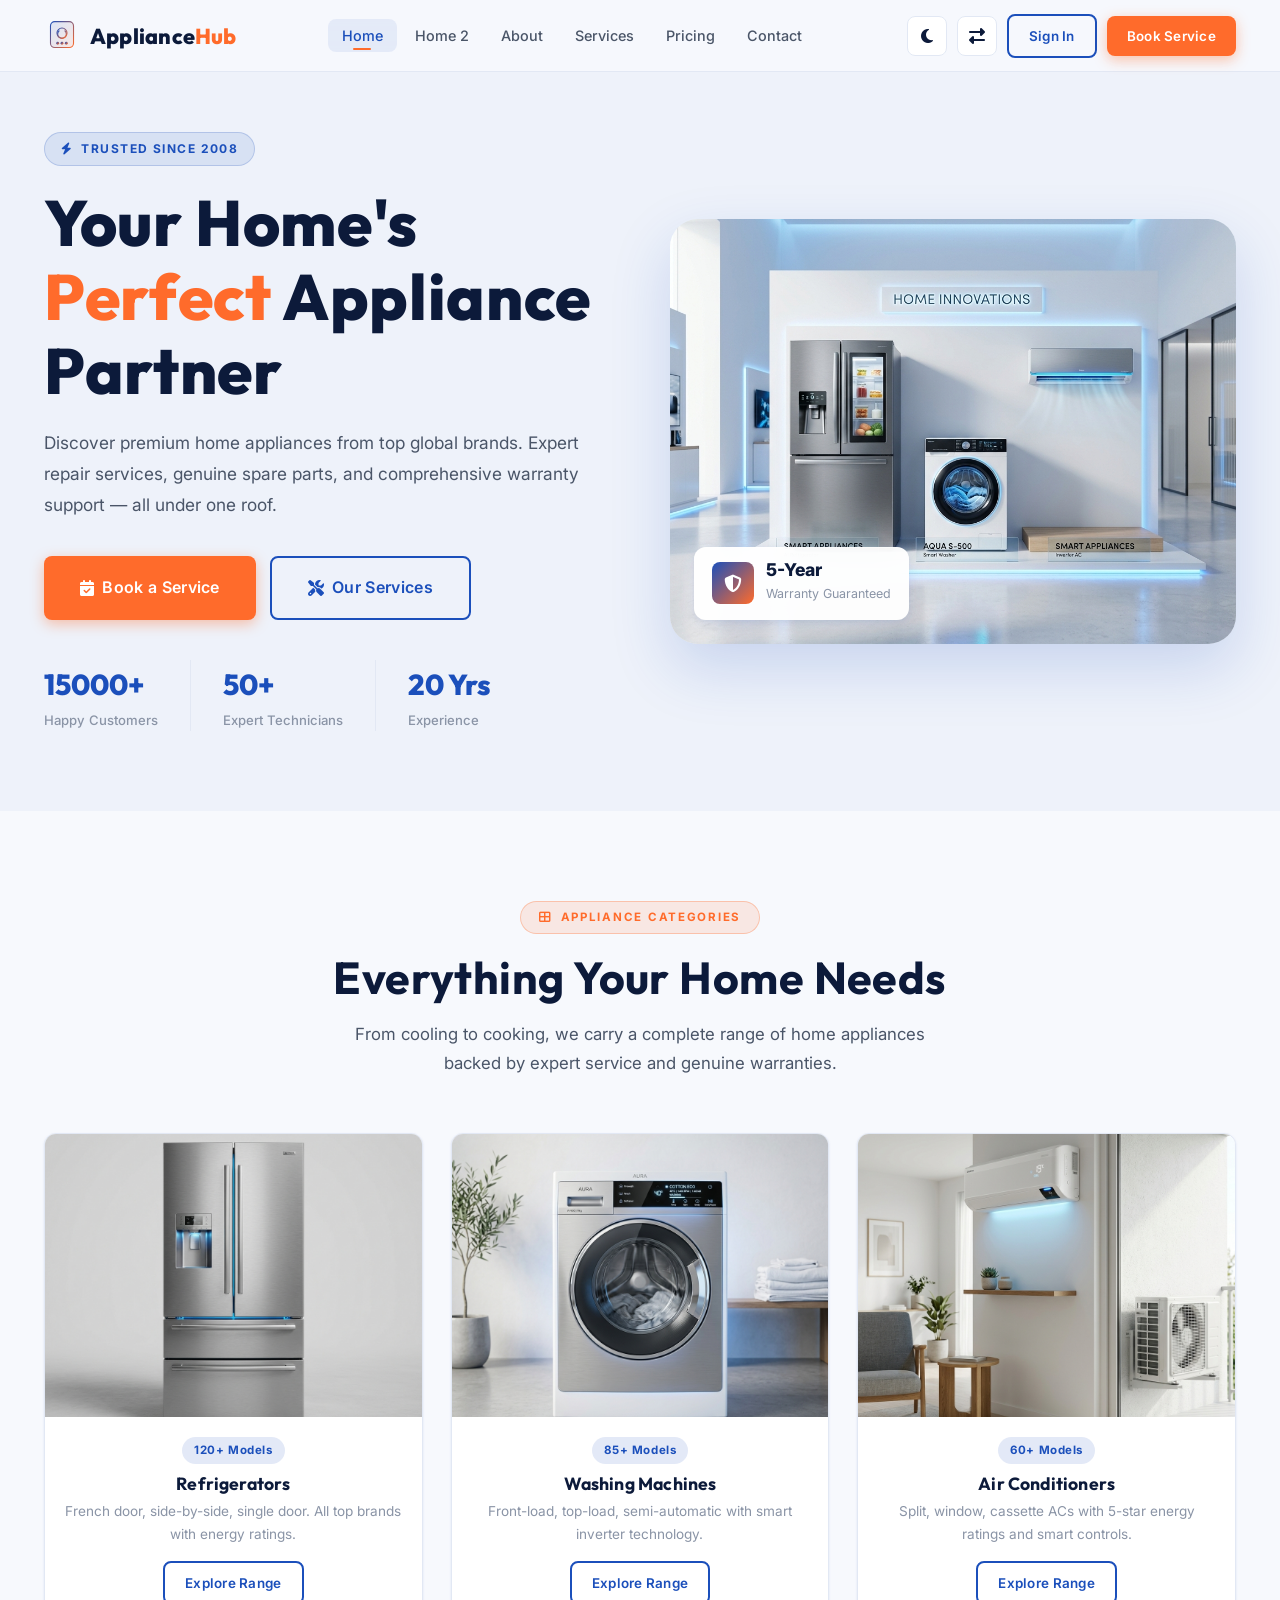
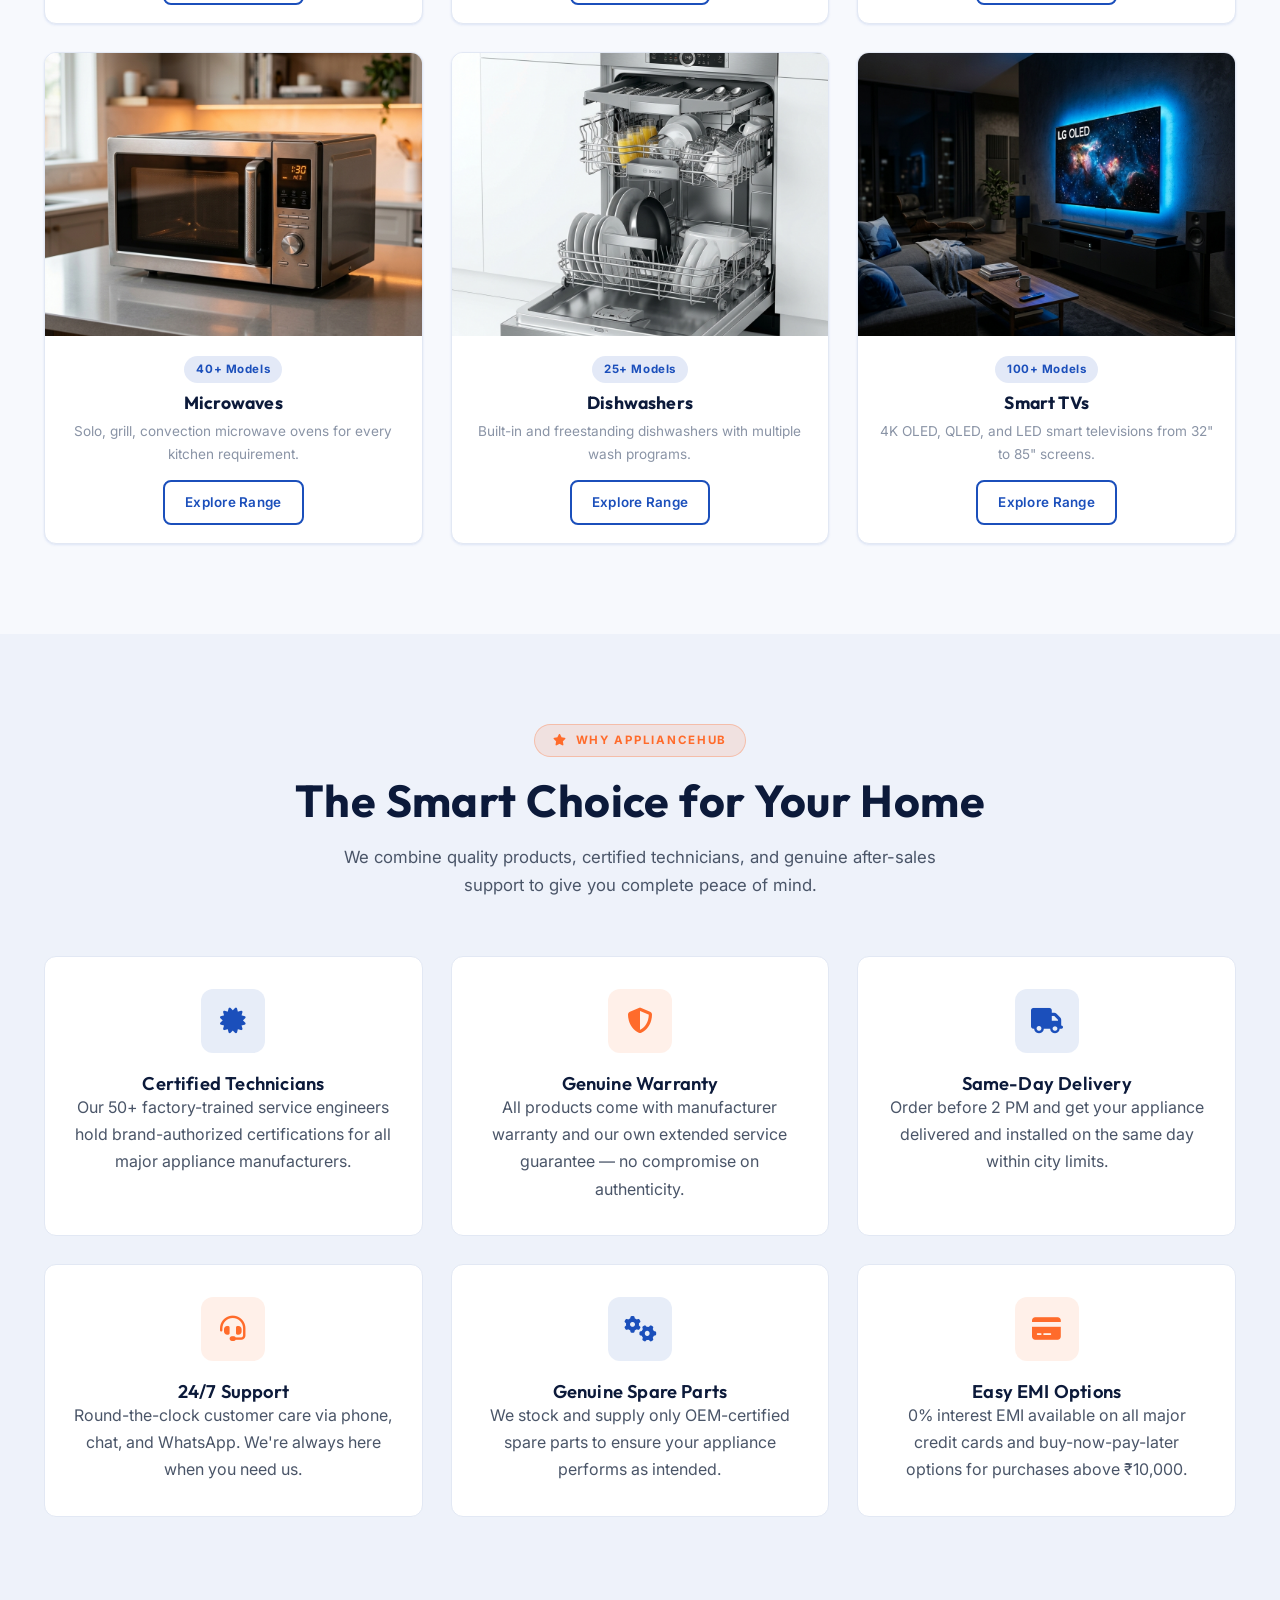
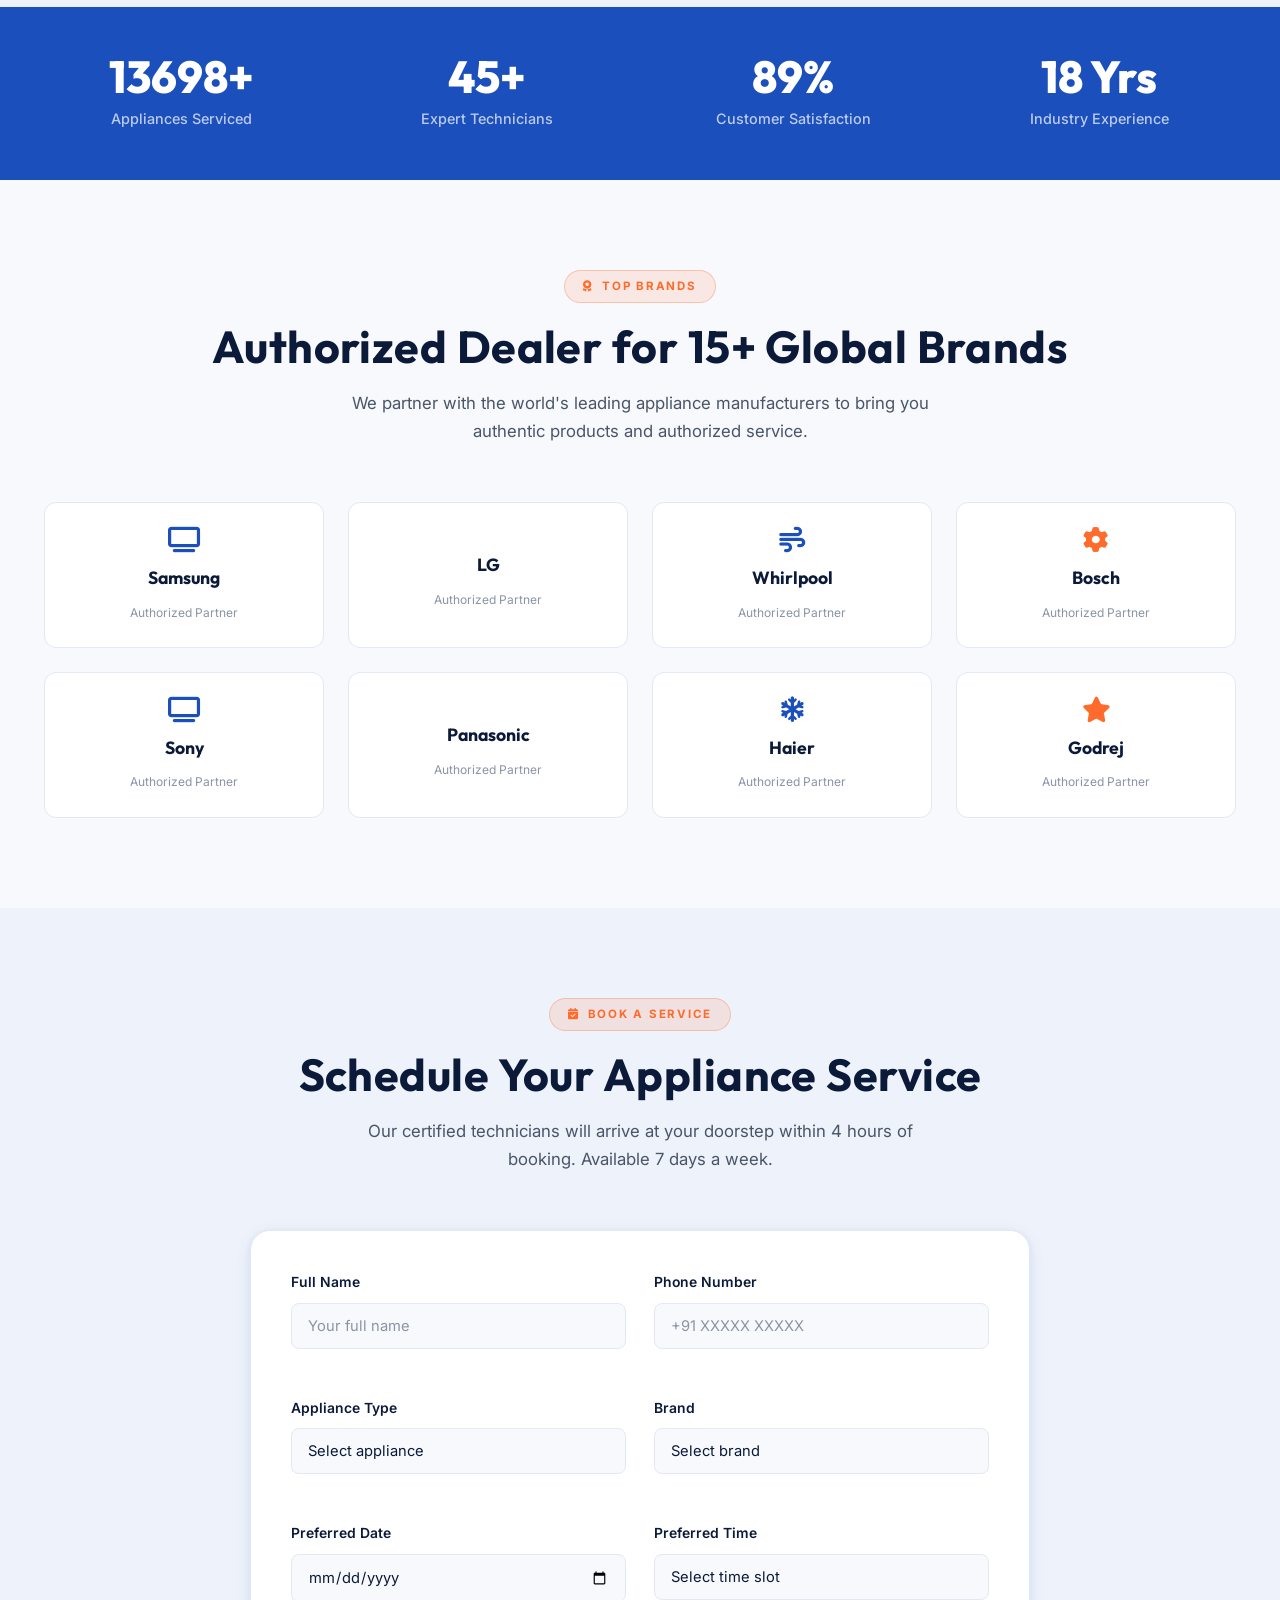
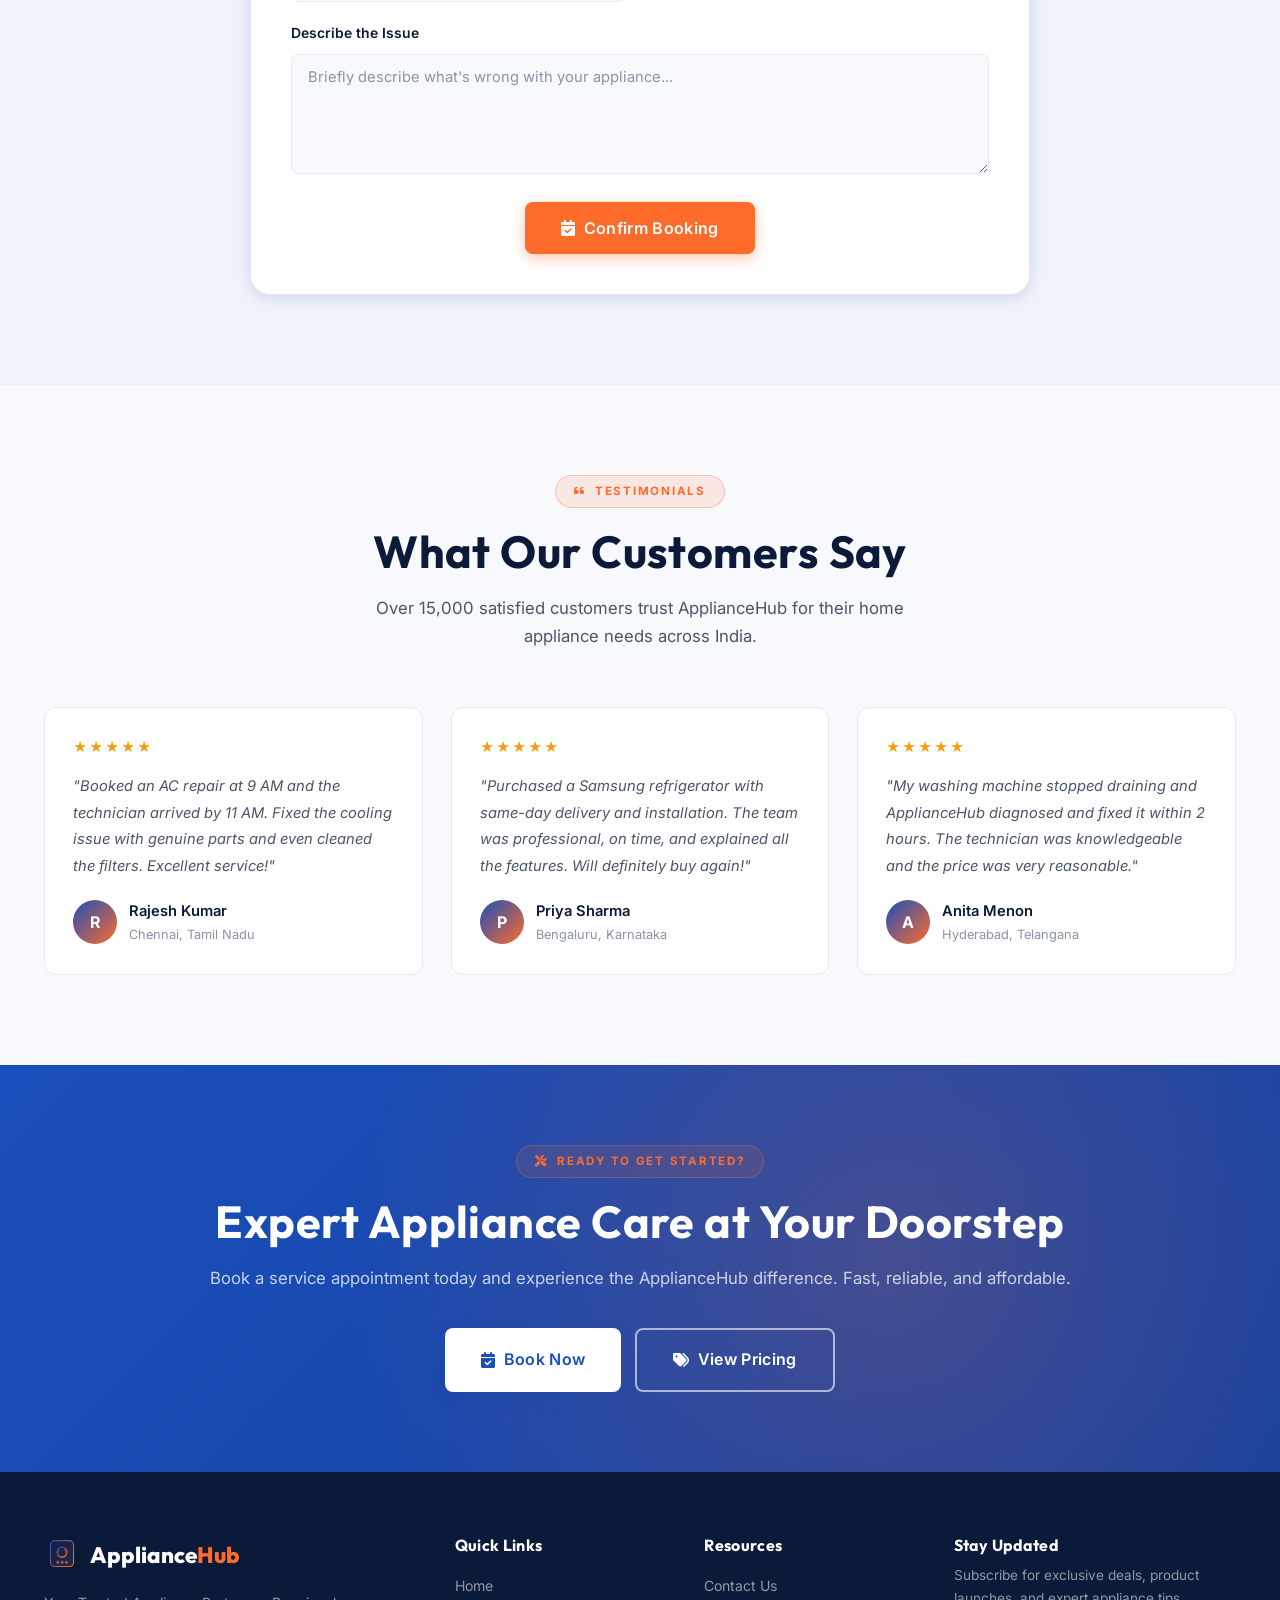
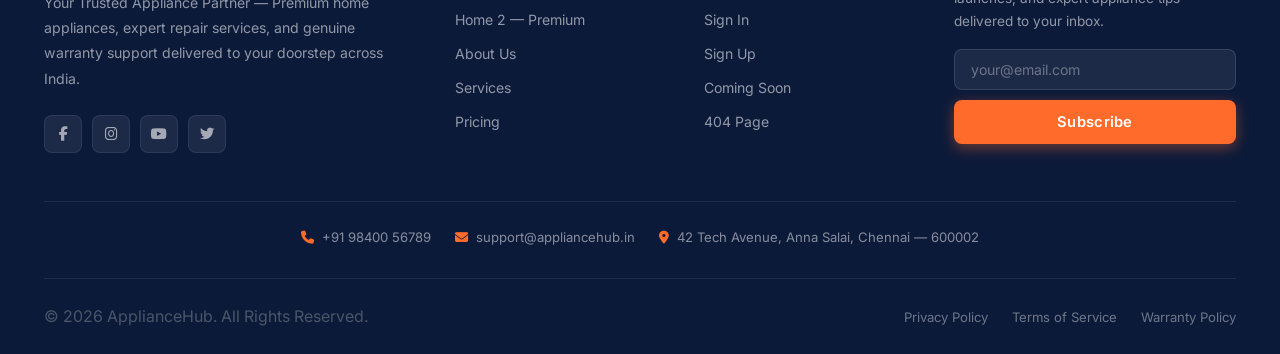
==== index.html @ aa348867 "first commit" ====
<!DOCTYPE html>
<html lang="en" dir="ltr">
<head>
  <meta charset="UTF-8">
  <meta name="viewport" content="width=device-width, initial-scale=1.0">
  <meta name="description" content="ApplianceHub — India's trusted home appliance store and service center. Shop refrigerators, washing machines, ACs, microwaves with expert repair services and genuine warranty.">
  <title>ApplianceHub — Home Appliance Store & Service Center</title>
  <link rel="icon" href="data:image/svg+xml,%3Csvg xmlns='http://www.w3.org/2000/svg' viewBox='0 0 100 100'%3E%3Crect x='18' y='10' width='64' height='72' rx='12' fill='%231B4FBB' opacity='0.15' stroke='%231B4FBB' stroke-width='3'/%3E%3Ccircle cx='50' cy='42' r='14' stroke='%23FF6B2B' stroke-width='3' fill='none'/%3E%3Cpath d='M50 30 L50 38' stroke='%23FF6B2B' stroke-width='4' stroke-linecap='round'/%3E%3C/svg%3E">
  <link rel="stylesheet" href="https://cdnjs.cloudflare.com/ajax/libs/font-awesome/6.5.1/css/all.min.css">
  <link rel="stylesheet" href="style.css">
</head>
<body>

<div id="navbar-placeholder"></div>

<!-- ─── HERO ──────────────────────────────────────────── -->
<section class="hero section-alt" id="hero">
  <div class="container">
    <div class="hero-split">
      <!-- Content -->
      <div class="animate-on-scroll">
        <div class="hero-label">
          <i class="fas fa-bolt"></i> Trusted Since 2008
        </div>
        <h1>Your Home's <span style="color:var(--secondary);">Perfect</span> Appliance Partner</h1>
        <p class="hero-desc">Discover premium home appliances from top global brands. Expert repair services, genuine spare parts, and comprehensive warranty support — all under one roof.</p>
        <div class="hero-actions">
          <a href="contact.html#booking" class="btn btn-orange btn-lg btn-shine" id="hero-book-btn">
            <i class="fas fa-calendar-check"></i> Book a Service
          </a>
          <a href="services.html" class="btn btn-secondary btn-lg" id="hero-services-btn">
            <i class="fas fa-tools"></i> Our Services
          </a>
        </div>
        <!-- Quick stats -->
        <div style="display:flex;gap:32px;margin-top:40px;flex-wrap:wrap;">
          <div>
            <div style="font-family:var(--font-heading);font-size:1.8rem;font-weight:800;color:var(--primary);" data-counter data-target="15000" data-suffix="+">0+</div>
            <div style="font-size:0.82rem;color:var(--text-muted);font-weight:500;">Happy Customers</div>
          </div>
          <div style="width:1px;background:var(--border);"></div>
          <div>
            <div style="font-family:var(--font-heading);font-size:1.8rem;font-weight:800;color:var(--primary);" data-counter data-target="50" data-suffix="+">0+</div>
            <div style="font-size:0.82rem;color:var(--text-muted);font-weight:500;">Expert Technicians</div>
          </div>
          <div style="width:1px;background:var(--border);"></div>
          <div>
            <div style="font-family:var(--font-heading);font-size:1.8rem;font-weight:800;color:var(--primary);" data-counter data-target="20" data-suffix=" Yrs">0 Yrs</div>
            <div style="font-size:0.82rem;color:var(--text-muted);font-weight:500;">Experience</div>
          </div>
        </div>
      </div>

      <!-- Hero Image -->
      <div class="hero-img-wrap animate-on-scroll delay-2">
        <img src="assets/images/hero-home1.png" alt="Premium home appliances showroom" class="hero-img" loading="eager">
        <div class="hero-badge" id="hero-badge">
          <div class="hero-badge-icon"><i class="fas fa-shield-alt"></i></div>
          <div class="hero-badge-text">
            <strong>5-Year</strong>
            <span>Warranty Guaranteed</span>
          </div>
        </div>
      </div>
    </div>
  </div>
</section>

<!-- ─── CATEGORIES ─────────────────────────────────────── -->
<section class="section" id="categories">
  <div class="container">
    <div class="section-header animate-on-scroll">
      <div class="section-label"><i class="fas fa-th-large"></i> Appliance Categories</div>
      <h2>Everything Your Home Needs</h2>
      <p>From cooling to cooking, we carry a complete range of home appliances backed by expert service and genuine warranties.</p>
    </div>
    <div class="grid-3 animate-on-scroll">
      <div class="cat-card" id="cat-refrigerator">
        <div style="overflow:hidden;">
          <img src="assets/images/cat-refrigerator.png" alt="Refrigerators" class="cat-card-img">
        </div>
        <div class="cat-card-body">
          <div class="badge badge-primary" style="margin-bottom:10px;">120+ Models</div>
          <h3>Refrigerators</h3>
          <p>French door, side-by-side, single door. All top brands with energy ratings.</p>
          <a href="services.html" class="btn btn-secondary btn-sm" style="margin-top:14px;" id="cat-fridge-btn">Explore Range</a>
        </div>
      </div>
      <div class="cat-card" id="cat-washing">
        <div style="overflow:hidden;">
          <img src="assets/images/cat-washing-machine.png" alt="Washing Machines" class="cat-card-img">
        </div>
        <div class="cat-card-body">
          <div class="badge badge-primary" style="margin-bottom:10px;">85+ Models</div>
          <h3>Washing Machines</h3>
          <p>Front-load, top-load, semi-automatic with smart inverter technology.</p>
          <a href="services.html" class="btn btn-secondary btn-sm" style="margin-top:14px;" id="cat-wash-btn">Explore Range</a>
        </div>
      </div>
      <div class="cat-card" id="cat-ac">
        <div style="overflow:hidden;">
          <img src="assets/images/cat-ac.png" alt="Air Conditioners" class="cat-card-img">
        </div>
        <div class="cat-card-body">
          <div class="badge badge-primary" style="margin-bottom:10px;">60+ Models</div>
          <h3>Air Conditioners</h3>
          <p>Split, window, cassette ACs with 5-star energy ratings and smart controls.</p>
          <a href="services.html" class="btn btn-secondary btn-sm" style="margin-top:14px;" id="cat-ac-btn">Explore Range</a>
        </div>
      </div>
      <div class="cat-card" id="cat-microwave">
        <div style="overflow:hidden;">
          <img src="assets/images/cat-microwave.png" alt="Microwaves" class="cat-card-img">
        </div>
        <div class="cat-card-body">
          <div class="badge badge-primary" style="margin-bottom:10px;">40+ Models</div>
          <h3>Microwaves</h3>
          <p>Solo, grill, convection microwave ovens for every kitchen requirement.</p>
          <a href="services.html" class="btn btn-secondary btn-sm" style="margin-top:14px;" id="cat-micro-btn">Explore Range</a>
        </div>
      </div>
      <div class="cat-card" id="cat-dishwasher">
        <div style="overflow:hidden;">
          <img src="assets/images/cat-dishwasher.png" alt="Dishwashers" class="cat-card-img">
        </div>
        <div class="cat-card-body">
          <div class="badge badge-primary" style="margin-bottom:10px;">25+ Models</div>
          <h3>Dishwashers</h3>
          <p>Built-in and freestanding dishwashers with multiple wash programs.</p>
          <a href="services.html" class="btn btn-secondary btn-sm" style="margin-top:14px;" id="cat-dish-btn">Explore Range</a>
        </div>
      </div>
      <div class="cat-card" id="cat-tv">
        <div style="overflow:hidden;">
          <img src="assets/images/cat-tv.png" alt="Televisions" class="cat-card-img">
        </div>
        <div class="cat-card-body">
          <div class="badge badge-primary" style="margin-bottom:10px;">100+ Models</div>
          <h3>Smart TVs</h3>
          <p>4K OLED, QLED, and LED smart televisions from 32" to 85" screens.</p>
          <a href="services.html" class="btn btn-secondary btn-sm" style="margin-top:14px;" id="cat-tv-btn">Explore Range</a>
        </div>
      </div>
    </div>
  </div>
</section>

<!-- ─── WHY CHOOSE US ──────────────────────────────────── -->
<section class="section section-alt" id="why-us">
  <div class="container">
    <div class="section-header animate-on-scroll">
      <div class="section-label"><i class="fas fa-star"></i> Why ApplianceHub</div>
      <h2>The Smart Choice for Your Home</h2>
      <p>We combine quality products, certified technicians, and genuine after-sales support to give you complete peace of mind.</p>
    </div>
    <div class="grid-3 animate-on-scroll">
      <div class="feature-card" id="feat-certified">
        <div class="feature-icon"><i class="fas fa-certificate"></i></div>
        <h4>Certified Technicians</h4>
        <p>Our 50+ factory-trained service engineers hold brand-authorized certifications for all major appliance manufacturers.</p>
      </div>
      <div class="feature-card" id="feat-warranty">
        <div class="feature-icon orange"><i class="fas fa-shield-alt"></i></div>
        <h4>Genuine Warranty</h4>
        <p>All products come with manufacturer warranty and our own extended service guarantee — no compromise on authenticity.</p>
      </div>
      <div class="feature-card" id="feat-delivery">
        <div class="feature-icon"><i class="fas fa-truck"></i></div>
        <h4>Same-Day Delivery</h4>
        <p>Order before 2 PM and get your appliance delivered and installed on the same day within city limits.</p>
      </div>
      <div class="feature-card" id="feat-support">
        <div class="feature-icon orange"><i class="fas fa-headset"></i></div>
        <h4>24/7 Support</h4>
        <p>Round-the-clock customer care via phone, chat, and WhatsApp. We're always here when you need us.</p>
      </div>
      <div class="feature-card" id="feat-parts">
        <div class="feature-icon"><i class="fas fa-cogs"></i></div>
        <h4>Genuine Spare Parts</h4>
        <p>We stock and supply only OEM-certified spare parts to ensure your appliance performs as intended.</p>
      </div>
      <div class="feature-card" id="feat-emi">
        <div class="feature-icon orange"><i class="fas fa-credit-card"></i></div>
        <h4>Easy EMI Options</h4>
        <p>0% interest EMI available on all major credit cards and buy-now-pay-later options for purchases above ₹10,000.</p>
      </div>
    </div>
  </div>
</section>

<!-- ─── STATS STRIP ────────────────────────────────────── -->
<section class="stats-strip" id="stats">
  <div class="container">
    <div class="stats-strip-inner">
      <div class="stats-strip-item animate-on-scroll">
        <div class="stat-number" data-counter data-target="15000" data-suffix="+">0+</div>
        <div class="stat-label">Appliances Serviced</div>
      </div>
      <div class="stats-strip-item animate-on-scroll delay-1">
        <div class="stat-number" data-counter data-target="50" data-suffix="+">0+</div>
        <div class="stat-label">Expert Technicians</div>
      </div>
      <div class="stats-strip-item animate-on-scroll delay-2">
        <div class="stat-number" data-counter data-target="98" data-suffix="%">0%</div>
        <div class="stat-label">Customer Satisfaction</div>
      </div>
      <div class="stats-strip-item animate-on-scroll delay-3">
        <div class="stat-number" data-counter data-target="20" data-suffix=" Yrs">0 Yrs</div>
        <div class="stat-label">Industry Experience</div>
      </div>
    </div>
  </div>
</section>

<!-- ─── BRANDS ────────────────────────────────────────── -->
<section class="section" id="brands">
  <div class="container">
    <div class="section-header animate-on-scroll">
      <div class="section-label"><i class="fas fa-award"></i> Top Brands</div>
      <h2>Authorized Dealer for 15+ Global Brands</h2>
      <p>We partner with the world's leading appliance manufacturers to bring you authentic products and authorized service.</p>
    </div>
    <div class="grid-4 animate-on-scroll">
      <div class="brand-card" id="brand-samsung">
        <i class="fas fa-tv" style="font-size:1.6rem;color:var(--primary);"></i>
        <div class="brand-name">Samsung</div>
        <div style="font-size:0.75rem;color:var(--text-muted);">Authorized Partner</div>
      </div>
      <div class="brand-card" id="brand-lg">
        <i class="fas fa-refrigerator" style="font-size:1.6rem;color:var(--secondary);"></i>
        <div class="brand-name">LG</div>
        <div style="font-size:0.75rem;color:var(--text-muted);">Authorized Partner</div>
      </div>
      <div class="brand-card" id="brand-whirlpool">
        <i class="fas fa-wind" style="font-size:1.6rem;color:var(--primary);"></i>
        <div class="brand-name">Whirlpool</div>
        <div style="font-size:0.75rem;color:var(--text-muted);">Authorized Partner</div>
      </div>
      <div class="brand-card" id="brand-bosch">
        <i class="fas fa-cog" style="font-size:1.6rem;color:var(--secondary);"></i>
        <div class="brand-name">Bosch</div>
        <div style="font-size:0.75rem;color:var(--text-muted);">Authorized Partner</div>
      </div>
      <div class="brand-card" id="brand-sony">
        <i class="fas fa-tv" style="font-size:1.6rem;color:var(--primary);"></i>
        <div class="brand-name">Sony</div>
        <div style="font-size:0.75rem;color:var(--text-muted);">Authorized Partner</div>
      </div>
      <div class="brand-card" id="brand-panasonic">
        <i class="fas fa-microwave" style="font-size:1.6rem;color:var(--secondary);"></i>
        <div class="brand-name">Panasonic</div>
        <div style="font-size:0.75rem;color:var(--text-muted);">Authorized Partner</div>
      </div>
      <div class="brand-card" id="brand-haier">
        <i class="fas fa-snowflake" style="font-size:1.6rem;color:var(--primary);"></i>
        <div class="brand-name">Haier</div>
        <div style="font-size:0.75rem;color:var(--text-muted);">Authorized Partner</div>
      </div>
      <div class="brand-card" id="brand-godrej">
        <i class="fas fa-star" style="font-size:1.6rem;color:var(--secondary);"></i>
        <div class="brand-name">Godrej</div>
        <div style="font-size:0.75rem;color:var(--text-muted);">Authorized Partner</div>
      </div>
    </div>
  </div>
</section>

<!-- ─── SERVICE BOOKING FORM ──────────────────────────── -->
<section class="section section-alt" id="booking">
  <div class="container">
    <div class="section-header animate-on-scroll">
      <div class="section-label"><i class="fas fa-calendar-check"></i> Book a Service</div>
      <h2>Schedule Your Appliance Service</h2>
      <p>Our certified technicians will arrive at your doorstep within 4 hours of booking. Available 7 days a week.</p>
    </div>
    <div style="max-width:780px;margin:0 auto;" class="animate-on-scroll">
      <div class="booking-form" id="service-booking-form">
        <form id="booking-form-el" onsubmit="event.preventDefault();document.getElementById('booking-success').style.display='block';this.reset();">
          <div class="grid-2">
            <div class="form-group">
              <label class="form-label" for="book-name">Full Name</label>
              <input type="text" id="book-name" class="form-input" placeholder="Your full name" required>
            </div>
            <div class="form-group">
              <label class="form-label" for="book-phone">Phone Number</label>
              <input type="tel" id="book-phone" class="form-input" placeholder="+91 XXXXX XXXXX" required>
            </div>
            <div class="form-group">
              <label class="form-label" for="book-appliance">Appliance Type</label>
              <select id="book-appliance" class="form-select form-input" required>
                <option value="">Select appliance</option>
                <option>Refrigerator</option>
                <option>Washing Machine</option>
                <option>Air Conditioner</option>
                <option>Microwave Oven</option>
                <option>Dishwasher</option>
                <option>Television</option>
                <option>Other</option>
              </select>
            </div>
            <div class="form-group">
              <label class="form-label" for="book-brand">Brand</label>
              <select id="book-brand" class="form-select form-input" required>
                <option value="">Select brand</option>
                <option>Samsung</option>
                <option>LG</option>
                <option>Whirlpool</option>
                <option>Bosch</option>
                <option>Sony</option>
                <option>Panasonic</option>
                <option>Haier</option>
                <option>Godrej</option>
                <option>Other</option>
              </select>
            </div>
            <div class="form-group">
              <label class="form-label" for="book-date">Preferred Date</label>
              <input type="date" id="book-date" class="form-input" required>
            </div>
            <div class="form-group">
              <label class="form-label" for="book-time">Preferred Time</label>
              <select id="book-time" class="form-select form-input" required>
                <option value="">Select time slot</option>
                <option>9:00 AM – 11:00 AM</option>
                <option>11:00 AM – 1:00 PM</option>
                <option>1:00 PM – 3:00 PM</option>
                <option>3:00 PM – 5:00 PM</option>
                <option>5:00 PM – 7:00 PM</option>
              </select>
            </div>
          </div>
          <div class="form-group">
            <label class="form-label" for="book-issue">Describe the Issue</label>
            <textarea id="book-issue" class="form-textarea" placeholder="Briefly describe what's wrong with your appliance..." rows="4"></textarea>
          </div>
          <div style="text-align:center;">
            <button type="submit" class="btn btn-orange btn-lg btn-shine" id="book-submit-btn" style="min-width:220px;">
              <i class="fas fa-calendar-check"></i> Confirm Booking
            </button>
          </div>
          <p id="booking-success" style="display:none;color:var(--success);font-size:0.9rem;margin-top:16px;font-weight:600;text-align:center;">
            <i class="fas fa-check-circle"></i> Booking confirmed! Our technician will contact you within 30 minutes.
          </p>
        </form>
      </div>
    </div>
  </div>
</section>

<!-- ─── TESTIMONIALS ──────────────────────────────────── -->
<section class="section" id="testimonials">
  <div class="container">
    <div class="section-header animate-on-scroll">
      <div class="section-label"><i class="fas fa-quote-left"></i> Testimonials</div>
      <h2>What Our Customers Say</h2>
      <p>Over 15,000 satisfied customers trust ApplianceHub for their home appliance needs across India.</p>
    </div>
    <div class="grid-3 animate-on-scroll">
      <div class="testimonial-card" id="test-1">
        <div class="testimonial-stars">★★★★★</div>
        <p class="testimonial-text">"Booked an AC repair at 9 AM and the technician arrived by 11 AM. Fixed the cooling issue with genuine parts and even cleaned the filters. Excellent service!"</p>
        <div class="testimonial-author">
          <div class="testimonial-avatar">R</div>
          <div>
            <div class="testimonial-name">Rajesh Kumar</div>
            <div class="testimonial-role">Chennai, Tamil Nadu</div>
          </div>
        </div>
      </div>
      <div class="testimonial-card" id="test-2">
        <div class="testimonial-stars">★★★★★</div>
        <p class="testimonial-text">"Purchased a Samsung refrigerator with same-day delivery and installation. The team was professional, on time, and explained all the features. Will definitely buy again!"</p>
        <div class="testimonial-author">
          <div class="testimonial-avatar">P</div>
          <div>
            <div class="testimonial-name">Priya Sharma</div>
            <div class="testimonial-role">Bengaluru, Karnataka</div>
          </div>
        </div>
      </div>
      <div class="testimonial-card" id="test-3">
        <div class="testimonial-stars">★★★★★</div>
        <p class="testimonial-text">"My washing machine stopped draining and ApplianceHub diagnosed and fixed it within 2 hours. The technician was knowledgeable and the price was very reasonable."</p>
        <div class="testimonial-author">
          <div class="testimonial-avatar">A</div>
          <div>
            <div class="testimonial-name">Anita Menon</div>
            <div class="testimonial-role">Hyderabad, Telangana</div>
          </div>
        </div>
      </div>
    </div>
  </div>
</section>

<!-- ─── CTA BANNER ─────────────────────────────────────── -->
<section class="cta-section" id="cta">
  <div class="container">
    <div class="cta-section-content animate-on-scroll">
      <div class="section-label" style="justify-content:center;"><i class="fas fa-tools"></i> Ready to Get Started?</div>
      <h2>Expert Appliance Care at Your Doorstep</h2>
      <p>Book a service appointment today and experience the ApplianceHub difference. Fast, reliable, and affordable.</p>
      <div class="cta-actions">
        <a href="contact.html#booking" class="btn btn-white btn-lg btn-shine" id="cta-book-btn">
          <i class="fas fa-calendar-check"></i> Book Now
        </a>
        <a href="pricing.html" class="btn btn-outline-white btn-lg" id="cta-pricing-btn">
          <i class="fas fa-tags"></i> View Pricing
        </a>
      </div>
    </div>
  </div>
</section>

<div id="footer-placeholder"></div>

<script src="components.js"></script>
<script src="script.js"></script>
</body>
</html>
---- style.css ----
/* ============================================================
   ApplianceHub — Home Appliance Store & Service Center
   Global Stylesheet
   Primary: #1B4FBB (Electric Blue) | Secondary: #FF6B2B (Warm Orange)
   ============================================================ */

/* ---------- Google Fonts ---------- */
@import url('https://fonts.googleapis.com/css2?family=Outfit:wght@300;400;500;600;700;800;900&family=Inter:wght@300;400;500;600;700;800&display=swap');

/* ---------- CSS Variables ---------- */
:root {
  --primary:        #1B4FBB;
  --primary-dark:   #1340A0;
  --primary-light:  #2460D6;

  --secondary:      #FF6B2B;
  --secondary-dark: #E05820;
  --secondary-light:#FF8A55;

  --bg:             #F7F9FD;
  --bg-card:        #FFFFFF;
  --bg-alt:         #EEF2FA;
  --bg-dark-section:#1B4FBB;

  --text-heading:   #0C1A3A;
  --text-body:      #4A5568;
  --text-muted:     #8A94A6;
  --text-white:     #FFFFFF;

  --border:         #E2E8F4;
  --border-dark:    rgba(255,255,255,0.12);

  --success:        #22C55E;
  --warning:        #F59E0B;
  --error:          #EF4444;
  --info:           #3B82F6;

  --shadow-sm:      0 1px 3px rgba(27,79,187,0.08), 0 1px 2px rgba(27,79,187,0.04);
  --shadow-md:      0 4px 16px rgba(27,79,187,0.10), 0 2px 6px rgba(27,79,187,0.06);
  --shadow-lg:      0 12px 40px rgba(27,79,187,0.14), 0 4px 12px rgba(27,79,187,0.08);
  --shadow-xl:      0 24px 60px rgba(27,79,187,0.18);

  --radius-xs:      4px;
  --radius-sm:      8px;
  --radius-md:      12px;
  --radius-lg:      20px;
  --radius-xl:      28px;
  --radius-pill:    50px;

  --font-body:      'Inter', sans-serif;
  --font-heading:   'Outfit', sans-serif;

  --transition:     all 0.3s cubic-bezier(0.4, 0, 0.2, 1);
  --transition-fast:all 0.18s ease;

  --container-max:  1240px;
  --nav-height:     72px;

  --logo-primary:   var(--primary);
  --logo-secondary: var(--secondary);

  --bg-auth:        linear-gradient(145deg, #EEF2FA 0%, #DDE6F7 45%, #EEF2FA 100%);
  --bg-auth-card:   rgba(255, 255, 255, 0.80);
  --border-auth-card: rgba(27, 79, 187, 0.12);
  --text-auth-muted: var(--text-muted);
}

/* ---------- Dark Mode ---------- */
[data-theme="dark"] {
  --bg:             #0A0F1C;
  --bg-card:        #111827;
  --bg-alt:         #151E30;
  --bg-dark-section:#070C18;

  --secondary:      #FF8A55;
  --secondary-dark: #FF6B2B;
  --secondary-light:#FFAA80;

  --text-heading:   #EDF2FF;
  --text-body:      #A8B4CC;
  --text-muted:     #5A6680;

  --border:         rgba(255,255,255,0.10);
  --shadow-sm:      0 1px 3px rgba(0,0,0,0.4);
  --shadow-md:      0 4px 16px rgba(0,0,0,0.5);
  --shadow-lg:      0 12px 40px rgba(0,0,0,0.6);

  --logo-primary:   #7B9FD4;
  --logo-secondary: var(--secondary);

  --bg-auth:        linear-gradient(145deg, #070C18 0%, #0F1A2E 45%, #0A0F1C 100%);
  --bg-auth-card:   rgba(255, 255, 255, 0.04);
  --border-auth-card: rgba(255, 255, 255, 0.10);
  --text-auth-muted: rgba(255, 255, 255, 0.5);
}

/* ---------- Reset ---------- */
*, *::before, *::after { box-sizing: border-box; margin: 0; padding: 0; }
html { scroll-behavior: smooth; font-size: 16px; overflow-x: hidden; }
body {
  font-family: var(--font-body);
  background: var(--bg);
  color: var(--text-body);
  line-height: 1.7;
  -webkit-font-smoothing: antialiased;
  transition: background 0.35s ease, color 0.35s ease;
  overflow-x: hidden;
}
img { max-width: 100%; height: auto; display: block; }
a { text-decoration: none; color: inherit; transition: var(--transition); }
ul, ol { list-style: none; }
button { cursor: pointer; border: none; background: none; font-family: inherit; }
input, textarea, select { font-family: inherit; }

/* ---------- Container ---------- */
.container {
  max-width: var(--container-max);
  margin: 0 auto;
  padding: 0 24px;
}
@media (max-width: 768px) { .container { padding: 0 16px; } }

/* ---------- Typography ---------- */
h1, h2, h3, h4, h5, h6 {
  font-family: var(--font-heading);
  color: var(--text-heading);
  line-height: 1.15;
  letter-spacing: 0.01em;
}
h1 { font-size: clamp(2.4rem, 5vw, 4rem); font-weight: 800; }
h2 { font-size: clamp(1.8rem, 3.5vw, 2.8rem); font-weight: 700; }
h3 { font-size: clamp(1.3rem, 2.5vw, 1.7rem); font-weight: 700; }
h4 { font-size: 1.15rem; font-weight: 600; }
p  { font-size: 1rem; color: var(--text-body); }

/* ---------- Section Layout ---------- */
.section { padding: 90px 0; }
.section-sm { padding: 60px 0; }
.section-alt { background: var(--bg-alt); }
.section-dark {
  background: var(--primary);
  color: var(--text-white);
}
[data-theme="dark"] .section-dark { background: #070C18; }

.section-header { text-align: center; margin-bottom: 56px; }
.section-header h2 { margin-bottom: 16px; }
.section-header p { max-width: 600px; margin: 0 auto; font-size: 1.05rem; color: var(--text-body); }
.section-dark .section-header h2 { color: #fff; }
.section-dark .section-header p { color: rgba(255,255,255,0.7); }

/* ---------- Section Label ---------- */
.section-label {
  display: inline-flex;
  align-items: center;
  gap: 8px;
  background: rgba(255,107,43,0.12);
  border: 1px solid rgba(255,107,43,0.3);
  border-radius: var(--radius-pill);
  padding: 6px 18px;
  font-size: 0.72rem;
  font-weight: 700;
  letter-spacing: 0.15em;
  text-transform: uppercase;
  color: var(--secondary);
  margin-bottom: 18px;
}
.section-dark .section-label {
  background: rgba(255,107,43,0.15);
  border-color: rgba(255,107,43,0.35);
}

/* ---------- Grid Utilities ---------- */
.grid-2 { display: grid; grid-template-columns: repeat(2, 1fr); gap: 28px; }
.grid-3 { display: grid; grid-template-columns: repeat(3, 1fr); gap: 28px; }
.grid-4 { display: grid; grid-template-columns: repeat(4, 1fr); gap: 24px; }

@media (max-width: 1024px) {
  .grid-4 { grid-template-columns: repeat(2, 1fr); }
}
@media (max-width: 768px) {
  .grid-2 { grid-template-columns: 1fr; }
  .grid-3 { grid-template-columns: 1fr; }
  .grid-4 { grid-template-columns: repeat(2, 1fr); }
}
@media (max-width: 480px) {
  .grid-4 { grid-template-columns: 1fr; }
}

/* ============================================================
   BUTTONS
   ============================================================ */
.btn {
  display: inline-flex;
  align-items: center;
  justify-content: center;
  gap: 8px;
  padding: 13px 28px;
  border-radius: var(--radius-sm);
  font-family: var(--font-body);
  font-size: 0.92rem;
  font-weight: 600;
  letter-spacing: 0.02em;
  transition: var(--transition);
  white-space: nowrap;
  position: relative;
  overflow: hidden;
}
.btn::after {
  content: '';
  position: absolute;
  inset: 0;
  background: rgba(255,255,255,0);
  transition: background 0.25s ease;
}
.btn:hover::after { background: rgba(255,255,255,0.08); }

/* Primary Button */
.btn-primary {
  background: var(--primary);
  color: #fff;
  box-shadow: 0 4px 14px rgba(27,79,187,0.35);
}
.btn-primary:hover {
  background: var(--primary-light);
  box-shadow: 0 6px 20px rgba(27,79,187,0.45);
  transform: translateY(-1px);
}

/* Secondary Button */
.btn-secondary {
  background: transparent;
  color: var(--primary);
  border: 2px solid var(--primary);
}
.btn-secondary:hover {
  background: var(--primary);
  color: #fff;
  transform: translateY(-1px);
}
[data-theme="dark"] .btn-secondary {
  color: #fff;
  border-color: rgba(255,255,255,0.3);
}
[data-theme="dark"] .btn-secondary:hover {
  background: rgba(255,255,255,0.1);
  border-color: rgba(255,255,255,0.5);
}

/* Orange CTA Button */
.btn-orange {
  background: var(--secondary);
  color: #fff;
  box-shadow: 0 4px 14px rgba(255,107,43,0.4);
}
.btn-orange:hover {
  background: var(--secondary-dark);
  box-shadow: 0 6px 20px rgba(255,107,43,0.5);
  transform: translateY(-1px);
}

/* Outline Orange */
.btn-outline-orange {
  background: transparent;
  color: var(--secondary);
  border: 2px solid var(--secondary);
}
.btn-outline-orange:hover {
  background: var(--secondary);
  color: #fff;
  transform: translateY(-1px);
}

/* White Button */
.btn-white {
  background: #fff;
  color: var(--primary);
  box-shadow: var(--shadow-md);
}
.btn-white:hover { transform: translateY(-2px); box-shadow: var(--shadow-lg); }

/* Outline White */
.btn-outline-white {
  background: transparent;
  color: #fff;
  border: 2px solid rgba(255,255,255,0.6);
}
.btn-outline-white:hover {
  background: rgba(255,255,255,0.15);
  border-color: #fff;
}

.btn-sm { padding: 9px 20px; font-size: 0.84rem; }
.btn-lg { padding: 16px 36px; font-size: 1rem; }
.btn-full { width: 100%; }

/* Shine animation */
.btn-shine::before {
  content: '';
  position: absolute;
  top: 0; left: -75%;
  width: 50%; height: 100%;
  background: linear-gradient(90deg, transparent, rgba(255,255,255,0.2), transparent);
  transform: skewX(-15deg);
  transition: left 0.5s ease;
}
.btn-shine:hover::before { left: 125%; }

/* ---------- Icon Button ---------- */
.icon-btn {
  width: 40px; height: 40px;
  border-radius: var(--radius-sm);
  display: flex; align-items: center; justify-content: center;
  font-size: 1rem;
  color: var(--text-heading);
  background: var(--bg-card);
  border: 1px solid var(--border);
  transition: var(--transition);
  flex-shrink: 0;
}
.icon-btn:hover {
  background: var(--primary);
  color: #fff;
  border-color: var(--primary);
}

/* ============================================================
   NAVBAR
   ============================================================ */
#navbar {
  position: fixed;
  top: 0; left: 0; right: 0;
  height: var(--nav-height);
  background: rgba(247,249,253,0.92);
  backdrop-filter: blur(20px);
  -webkit-backdrop-filter: blur(20px);
  border-bottom: 1px solid var(--border);
  z-index: 1000;
  transition: var(--transition);
}
[data-theme="dark"] #navbar {
  background: rgba(10,15,28,0.92);
  border-bottom-color: var(--border);
}
#navbar.scrolled {
  box-shadow: var(--shadow-md);
}
#navbar.nav-hidden {
  transform: translateY(-100%);
}
.nav-inner {
  display: flex;
  align-items: center;
  justify-content: space-between;
  height: var(--nav-height);
  gap: 16px;
}

/* Logo */
.nav-logo {
  display: flex;
  align-items: center;
  gap: 10px;
  flex-shrink: 0;
  text-decoration: none;
}
.nav-logo-text {
  font-family: var(--font-heading);
  font-size: 1.35rem;
  font-weight: 800;
  color: var(--text-heading);
  letter-spacing: 0.01em;
}
.nav-logo-text span { color: var(--secondary); }

/* Nav Links */
.nav-links {
  display: flex;
  align-items: center;
  gap: 4px;
}
.nav-link {
  padding: 8px 14px;
  font-size: 0.9rem;
  font-weight: 500;
  color: var(--text-body);
  border-radius: var(--radius-sm);
  transition: var(--transition);
  position: relative;
}
.nav-link:hover,
.nav-link.active {
  color: var(--primary);
  background: rgba(27,79,187,0.08);
}
[data-theme="dark"] .nav-link:hover,
[data-theme="dark"] .nav-link.active {
  color: #fff;
  background: rgba(255,255,255,0.08);
}
.nav-link.active::after {
  content: '';
  position: absolute;
  bottom: 2px; left: 50%;
  transform: translateX(-50%);
  width: 18px; height: 2px;
  background: var(--secondary);
  border-radius: 2px;
}

/* Nav Actions */
.nav-actions {
  display: flex;
  align-items: center;
  gap: 10px;
}

/* Hamburger */
.nav-hamburger {
  display: none;
  flex-direction: column;
  gap: 5px;
  padding: 6px;
  border-radius: var(--radius-sm);
  transition: var(--transition);
  width: 40px; height: 40px;
  align-items: center; justify-content: center;
  background: var(--bg-card);
  border: 1px solid var(--border);
}
.nav-hamburger span {
  display: block;
  width: 20px; height: 2px;
  background: var(--text-heading);
  border-radius: 2px;
  transition: var(--transition);
  transform-origin: center;
}
.nav-hamburger.open span:nth-child(1) { transform: translateY(7px) rotate(45deg); }
.nav-hamburger.open span:nth-child(2) { opacity: 0; transform: scaleX(0); }
.nav-hamburger.open span:nth-child(3) { transform: translateY(-7px) rotate(-45deg); }

/* Mobile Nav */
.nav-mobile {
  display: none;
  position: fixed;
  top: var(--nav-height);
  left: 0; right: 0;
  background: var(--bg-card);
  border-bottom: 1px solid var(--border);
  padding: 16px;
  flex-direction: column;
  gap: 4px;
  z-index: 999;
  transform: translateY(-10px);
  opacity: 0;
  pointer-events: none;
  transition: var(--transition);
  box-shadow: var(--shadow-lg);
}
.nav-mobile.open {
  display: flex;
  transform: translateY(0);
  opacity: 1;
  pointer-events: all;
}
.nav-mobile a {
  padding: 12px 16px;
  font-size: 0.95rem;
  font-weight: 500;
  color: var(--text-body);
  border-radius: var(--radius-sm);
  transition: var(--transition);
}
.nav-mobile a:hover,
.nav-mobile a.active {
  background: rgba(27,79,187,0.08);
  color: var(--primary);
}
.nav-mobile-actions {
  padding-top: 12px;
  border-top: 1px solid var(--border);
  margin-top: 8px;
  display: flex;
  flex-direction: column;
  gap: 8px;
}

@media (max-width: 1024px) {
  .nav-links { gap: 2px; }
  .nav-link { padding: 8px 10px; font-size: 0.86rem; }
}
@media (max-width: 768px) {
  .nav-links { display: none; }
  .nav-hamburger { display: flex; }
}

/* ============================================================
   FOOTER
   ============================================================ */
#footer {
  background: #0C1A3A;
  color: rgba(255,255,255,0.7);
  padding-top: 64px;
}
[data-theme="dark"] #footer { background: #050A14; }

.footer-top {
  display: grid;
  grid-template-columns: 1.8fr 1fr 1fr 1.4fr;
  gap: 48px;
  padding-bottom: 48px;
}
.footer-brand-logo {
  display: inline-flex;
  align-items: center;
  gap: 10px;
  margin-bottom: 16px;
  text-decoration: none;
}
.footer-brand-name {
  font-family: var(--font-heading);
  font-size: 1.4rem;
  font-weight: 800;
  color: #fff;
}
.footer-brand-name span { color: var(--secondary); }
.footer-desc {
  color: rgba(255,255,255,0.55);
  font-size: 0.88rem;
  line-height: 1.8;
  margin-bottom: 24px;
}
.footer-social {
  display: flex;
  gap: 10px;
}
.footer-social a {
  width: 38px; height: 38px;
  border-radius: var(--radius-sm);
  display: flex; align-items: center; justify-content: center;
  background: rgba(255,255,255,0.07);
  color: rgba(255,255,255,0.6);
  font-size: 0.9rem;
  transition: var(--transition);
  border: 1px solid rgba(255,255,255,0.08);
}
.footer-social a:hover {
  background: var(--secondary);
  color: #fff;
  border-color: var(--secondary);
  transform: translateY(-2px);
}
.footer-col h4 {
  font-family: var(--font-heading);
  color: #fff;
  font-size: 1rem;
  font-weight: 700;
  margin-bottom: 20px;
  letter-spacing: 0.02em;
}
.footer-links {
  display: flex;
  flex-direction: column;
  gap: 10px;
}
.footer-links a {
  color: rgba(255,255,255,0.55);
  font-size: 0.88rem;
  transition: var(--transition);
}
.footer-links a:hover {
  color: var(--secondary);
  padding-left: 4px;
}
.footer-newsletter h4 {
  font-family: var(--font-heading);
  color: #fff;
  font-size: 1rem;
  font-weight: 700;
  margin-bottom: 10px;
}
.footer-newsletter p {
  color: rgba(255,255,255,0.55);
  font-size: 0.85rem;
  line-height: 1.7;
  margin-bottom: 16px;
}
.footer-newsletter .form-input {
  background: rgba(255,255,255,0.07);
  border: 1px solid rgba(255,255,255,0.12);
  color: #fff;
  border-radius: var(--radius-sm);
  padding: 11px 16px;
  width: 100%;
  font-size: 0.88rem;
  transition: var(--transition);
}
.footer-newsletter .form-input::placeholder { color: rgba(255,255,255,0.35); }
.footer-newsletter .form-input:focus {
  outline: none;
  border-color: var(--secondary);
  background: rgba(255,255,255,0.10);
}
.footer-bottom {
  border-top: 1px solid rgba(255,255,255,0.08);
  padding: 24px 0;
  display: flex;
  align-items: center;
  justify-content: space-between;
  flex-wrap: wrap;
  gap: 12px;
  font-size: 0.82rem;
  color: rgba(255,255,255,0.4);
}
.footer-bottom a {
  color: rgba(255,255,255,0.4);
  transition: color 0.3s;
}
.footer-bottom a:hover { color: var(--secondary); }

@media (max-width: 1024px) {
  .footer-top { grid-template-columns: 1fr 1fr; gap: 32px; }
}
@media (max-width: 768px) {
  .footer-top { grid-template-columns: 1fr; gap: 28px; }
  .footer-bottom { flex-direction: column; text-align: center; }
}

/* ============================================================
   CARDS
   ============================================================ */
.card {
  background: var(--bg-card);
  border-radius: var(--radius-md);
  border: 1px solid var(--border);
  overflow: hidden;
  transition: var(--transition);
  box-shadow: var(--shadow-sm);
}
.card:hover {
  box-shadow: var(--shadow-lg);
  transform: translateY(-4px);
  border-color: rgba(27,79,187,0.2);
}
.card-body { padding: 24px; }
.card-img {
  width: 100%;
  aspect-ratio: 4/3;
  object-fit: cover;
}

/* Category Card */
.cat-card {
  background: var(--bg-card);
  border-radius: var(--radius-md);
  border: 1px solid var(--border);
  overflow: hidden;
  transition: var(--transition);
  box-shadow: var(--shadow-sm);
  text-align: center;
  cursor: pointer;
}
.cat-card:hover {
  box-shadow: var(--shadow-lg);
  transform: translateY(-4px);
  border-color: var(--primary);
}
.cat-card-img {
  width: 100%;
  aspect-ratio: 4/3;
  object-fit: cover;
  transition: transform 0.4s ease;
}
.cat-card:hover .cat-card-img { transform: scale(1.05); }
.cat-card-body { padding: 18px; }
.cat-card-body h3 { font-size: 1.1rem; margin-bottom: 6px; }
.cat-card-body p { font-size: 0.85rem; color: var(--text-muted); }

/* Feature Card */
.feature-card {
  background: var(--bg-card);
  border-radius: var(--radius-md);
  border: 1px solid var(--border);
  padding: 32px 28px;
  transition: var(--transition);
  text-align: center;
}
.feature-card:hover {
  box-shadow: var(--shadow-md);
  transform: translateY(-3px);
  border-color: rgba(27,79,187,0.2);
}
.feature-icon {
  width: 64px; height: 64px;
  border-radius: var(--radius-md);
  display: flex; align-items: center; justify-content: center;
  margin: 0 auto 20px;
  font-size: 1.6rem;
  background: rgba(27,79,187,0.10);
  color: var(--primary);
  transition: var(--transition);
}
.feature-card:hover .feature-icon {
  background: var(--primary);
  color: #fff;
}
.feature-icon.orange {
  background: rgba(255,107,43,0.10);
  color: var(--secondary);
}
.feature-card:hover .feature-icon.orange {
  background: var(--secondary);
  color: #fff;
}

/* Stat Card */
.stat-card {
  background: var(--bg-card);
  border-radius: var(--radius-md);
  border: 1px solid var(--border);
  padding: 28px 24px;
  text-align: center;
}
.stat-number {
  font-family: var(--font-heading);
  font-size: 2.6rem;
  font-weight: 800;
  color: var(--primary);
  line-height: 1;
  margin-bottom: 8px;
}
.stat-label { font-size: 0.9rem; color: var(--text-muted); font-weight: 500; }

/* Pricing Cards */
.pricing-card {
  background: var(--bg-card);
  border-radius: var(--radius-lg);
  border: 2px solid var(--border);
  padding: 36px 32px;
  text-align: center;
  transition: var(--transition);
  position: relative;
}
.pricing-card.popular {
  border-color: var(--primary);
  box-shadow: 0 8px 40px rgba(27,79,187,0.15);
}
.pricing-card:hover { transform: translateY(-4px); }
.popular-badge {
  position: absolute;
  top: -14px;
  left: 50%;
  transform: translateX(-50%);
  background: var(--primary);
  color: #fff;
  font-size: 0.72rem;
  font-weight: 700;
  letter-spacing: 0.1em;
  text-transform: uppercase;
  padding: 5px 20px;
  border-radius: var(--radius-pill);
}
.pricing-price {
  font-family: var(--font-heading);
  font-size: 3rem;
  font-weight: 800;
  color: var(--text-heading);
  line-height: 1;
  margin: 16px 0 4px;
}
.pricing-price sup { font-size: 1.4rem; vertical-align: super; }
.pricing-features {
  list-style: none;
  text-align: left;
  margin: 28px 0;
  display: flex;
  flex-direction: column;
  gap: 12px;
}
.pricing-features li {
  display: flex;
  align-items: center;
  gap: 10px;
  font-size: 0.9rem;
  color: var(--text-body);
}
.pricing-features li i { color: var(--success); font-size: 0.85rem; }
.pricing-features li.disabled { color: var(--text-muted); }
.pricing-features li.disabled i { color: var(--text-muted); }

/* Testimonial Card */
.testimonial-card {
  background: var(--bg-card);
  border-radius: var(--radius-md);
  border: 1px solid var(--border);
  padding: 28px;
  transition: var(--transition);
}
.testimonial-card:hover { box-shadow: var(--shadow-md); transform: translateY(-3px); }
.testimonial-stars { color: #F59E0B; font-size: 0.85rem; letter-spacing: 2px; margin-bottom: 14px; }
.testimonial-text { font-size: 0.92rem; line-height: 1.8; color: var(--text-body); margin-bottom: 20px; font-style: italic; }
.testimonial-author { display: flex; align-items: center; gap: 12px; }
.testimonial-avatar {
  width: 44px; height: 44px; border-radius: 50%;
  background: linear-gradient(135deg, var(--primary), var(--secondary));
  display: flex; align-items: center; justify-content: center;
  color: #fff; font-weight: 700; font-size: 1rem; flex-shrink: 0;
}
.testimonial-name { font-weight: 600; color: var(--text-heading); font-size: 0.92rem; }
.testimonial-role { font-size: 0.8rem; color: var(--text-muted); }

/* Brand Card */
.brand-card {
  background: var(--bg-card);
  border-radius: var(--radius-md);
  border: 1px solid var(--border);
  padding: 24px 20px;
  text-align: center;
  transition: var(--transition);
  display: flex;
  align-items: center;
  justify-content: center;
  flex-direction: column;
  gap: 10px;
  min-height: 100px;
}
.brand-card:hover {
  box-shadow: var(--shadow-md);
  border-color: var(--primary);
  transform: translateY(-2px);
}
.brand-name {
  font-family: var(--font-heading);
  font-size: 1.1rem;
  font-weight: 700;
  color: var(--text-heading);
}

/* ============================================================
   FORMS
   ============================================================ */
.form-group { margin-bottom: 20px; }
.form-label {
  display: block;
  font-size: 0.87rem;
  font-weight: 600;
  color: var(--text-heading);
  margin-bottom: 8px;
}
.form-input,
.form-select,
.form-textarea {
  width: 100%;
  padding: 13px 16px;
  background: var(--bg);
  border: 1.5px solid var(--border);
  border-radius: var(--radius-sm);
  font-size: 0.92rem;
  color: var(--text-heading);
  transition: var(--transition);
  appearance: none;
}
.form-input:focus,
.form-select:focus,
.form-textarea:focus {
  outline: none;
  border-color: var(--primary);
  background: var(--bg-card);
  box-shadow: 0 0 0 3px rgba(27,79,187,0.12);
}
.form-input::placeholder,
.form-textarea::placeholder { color: var(--text-muted); }
.form-textarea { resize: vertical; min-height: 120px; }

/* Input wrapper (for password eye) */
.input-wrapper { position: relative; }
.input-wrapper .form-input { padding-right: 48px; }
.toggle-password {
  position: absolute;
  right: 14px; top: 50%;
  transform: translateY(-50%);
  color: var(--text-muted);
  font-size: 0.95rem;
  transition: color 0.2s;
}
.toggle-password:hover { color: var(--primary); }

/* Service Booking Form */
.booking-form {
  background: var(--bg-card);
  border-radius: var(--radius-lg);
  padding: 40px;
  border: 1px solid var(--border);
  box-shadow: var(--shadow-md);
}
@media (max-width: 768px) { .booking-form { padding: 24px; } }

/* ============================================================
   HERO SECTIONS
   ============================================================ */
.hero {
  padding-top: calc(var(--nav-height) + 60px);
  padding-bottom: 80px;
  position: relative;
  overflow: hidden;
}
.hero-split {
  display: grid;
  grid-template-columns: 1fr 1fr;
  gap: 60px;
  align-items: center;
}
.hero-label {
  display: inline-flex;
  align-items: center;
  gap: 8px;
  background: rgba(27,79,187,0.10);
  border: 1px solid rgba(27,79,187,0.2);
  border-radius: var(--radius-pill);
  padding: 6px 16px;
  font-size: 0.75rem;
  font-weight: 700;
  letter-spacing: 0.12em;
  text-transform: uppercase;
  color: var(--primary);
  margin-bottom: 20px;
}
.hero h1 { margin-bottom: 20px; }
.hero-desc { font-size: 1.08rem; color: var(--text-body); margin-bottom: 36px; line-height: 1.8; }
.hero-actions { display: flex; gap: 14px; flex-wrap: wrap; }

.hero-img-wrap {
  position: relative;
  border-radius: var(--radius-xl);
  overflow: hidden;
  box-shadow: var(--shadow-xl);
}
.hero-img {
  width: 100%;
  aspect-ratio: 4/3;
  object-fit: cover;
}
.hero-badge {
  position: absolute;
  bottom: 24px;
  left: 24px;
  background: rgba(255,255,255,0.95);
  backdrop-filter: blur(12px);
  border-radius: var(--radius-md);
  padding: 14px 18px;
  display: flex;
  align-items: center;
  gap: 12px;
  box-shadow: var(--shadow-md);
}
[data-theme="dark"] .hero-badge { background: rgba(17,24,39,0.95); }
.hero-badge-icon {
  width: 42px; height: 42px;
  border-radius: var(--radius-sm);
  background: linear-gradient(135deg, var(--primary), var(--secondary));
  display: flex; align-items: center; justify-content: center;
  color: #fff; font-size: 1.1rem; flex-shrink: 0;
}
.hero-badge-text strong { display: block; font-size: 1.1rem; font-weight: 800; color: var(--text-heading); line-height: 1; }
.hero-badge-text span { font-size: 0.78rem; color: var(--text-muted); }

/* Hero 2 — Full-width dark */
.hero-dark {
  min-height: 100vh;
  display: flex;
  align-items: center;
  justify-content: center;
  text-align: center;
  position: relative;
  overflow: hidden;
  padding-top: var(--nav-height);
  background: linear-gradient(135deg, #0C1A3A 0%, #1B4FBB 50%, #0C1A3A 100%);
}
.hero-dark-bg {
  position: absolute;
  inset: 0;
  object-fit: cover;
  width: 100%;
  height: 100%;
  opacity: 0.18;
}
.hero-dark-overlay {
  position: absolute;
  inset: 0;
  background: linear-gradient(180deg, rgba(12,26,58,0.6) 0%, rgba(12,26,58,0.85) 100%);
}
.hero-dark-content {
  position: relative;
  z-index: 1;
  max-width: 760px;
  padding: 0 24px;
}
.hero-dark h1 { color: #fff; margin-bottom: 20px; }
.hero-dark .hero-desc { color: rgba(255,255,255,0.75); }

/* Page Hero Banner */
.page-hero {
  background: linear-gradient(135deg, var(--primary) 0%, var(--primary-dark) 100%);
  padding: calc(var(--nav-height) + 60px) 0 60px;
  text-align: center;
  position: relative;
  overflow: hidden;
}
.page-hero::before {
  content: '';
  position: absolute;
  inset: 0;
  background-image: radial-gradient(circle at 20% 50%, rgba(255,107,43,0.2) 0%, transparent 60%),
                    radial-gradient(circle at 80% 30%, rgba(255,255,255,0.05) 0%, transparent 50%);
}
.page-hero-content { position: relative; z-index: 1; }
.page-hero h1 { color: #fff; margin-bottom: 14px; font-size: clamp(2rem, 4vw, 3rem); }
.page-hero p { color: rgba(255,255,255,0.75); max-width: 540px; margin: 0 auto; }
.breadcrumb {
  display: inline-flex;
  align-items: center;
  gap: 8px;
  margin-bottom: 20px;
  font-size: 0.82rem;
  color: rgba(255,255,255,0.6);
}
.breadcrumb a { color: rgba(255,255,255,0.6); }
.breadcrumb a:hover { color: var(--secondary); }
.breadcrumb span { color: rgba(255,255,255,0.4); }

@media (max-width: 768px) {
  .hero-split { grid-template-columns: 1fr; gap: 36px; }
  .hero { padding-top: calc(var(--nav-height) + 32px); padding-bottom: 48px; }
  .hero-actions { flex-direction: column; align-items: flex-start; }
}

/* ============================================================
   PROCESS / TIMELINE
   ============================================================ */
.process-steps {
  display: grid;
  grid-template-columns: repeat(4, 1fr);
  gap: 28px;
  position: relative;
}
.process-steps::before {
  content: '';
  position: absolute;
  top: 32px;
  left: 10%;
  right: 10%;
  height: 2px;
  background: linear-gradient(90deg, var(--primary), var(--secondary));
  opacity: 0.3;
  z-index: 0;
}
.process-step {
  text-align: center;
  position: relative;
  z-index: 1;
}
.step-num {
  width: 64px; height: 64px;
  border-radius: 50%;
  background: var(--bg-card);
  border: 2px solid var(--primary);
  display: flex; align-items: center; justify-content: center;
  font-family: var(--font-heading);
  font-size: 1.4rem;
  font-weight: 800;
  color: var(--primary);
  margin: 0 auto 20px;
  position: relative;
  z-index: 2;
  transition: var(--transition);
}
.process-step:hover .step-num {
  background: var(--primary);
  color: #fff;
}
.process-step h4 { margin-bottom: 8px; }
.process-step p { font-size: 0.88rem; color: var(--text-muted); }

@media (max-width: 768px) {
  .process-steps { grid-template-columns: repeat(2, 1fr); }
  .process-steps::before { display: none; }
}

/* ============================================================
   FAQ
   ============================================================ */
.faq-item {
  background: var(--bg-card);
  border: 1px solid var(--border);
  border-radius: var(--radius-md);
  overflow: hidden;
  margin-bottom: 12px;
  transition: var(--transition);
}
.faq-item:hover { border-color: rgba(27,79,187,0.3); }
.faq-item.open { border-color: var(--primary); }
.faq-question {
  display: flex;
  align-items: center;
  justify-content: space-between;
  padding: 20px 24px;
  font-size: 0.95rem;
  font-weight: 600;
  color: var(--text-heading);
  cursor: pointer;
  transition: var(--transition);
  gap: 12px;
}
.faq-question:hover { color: var(--primary); }
.faq-item.open .faq-question { color: var(--primary); }
.faq-icon { flex-shrink: 0; transition: transform 0.3s ease; color: var(--primary); }
.faq-item.open .faq-icon { transform: rotate(180deg); }
.faq-answer {
  max-height: 0;
  overflow: hidden;
  transition: max-height 0.35s ease;
}
.faq-answer-inner {
  padding: 0 24px 20px;
  font-size: 0.9rem;
  color: var(--text-body);
  line-height: 1.8;
}

/* ============================================================
   AUTH PAGES
   ============================================================ */
.auth-page {
  min-height: 100vh;
  display: flex;
  align-items: center;
  justify-content: center;
  background: var(--bg-auth);
  padding: 40px 16px;
  position: relative;
  overflow: hidden;
  transition: background 0.35s ease;
}
.auth-top-icons {
  position: fixed;
  top: 16px;
  right: 16px;
  display: flex;
  gap: 8px;
  z-index: 100;
  transition: var(--transition);
}
.auth-top-icons.nav-hidden { transform: translateY(-60px); opacity: 0; }
.auth-card {
  background: var(--bg-auth-card);
  backdrop-filter: blur(24px);
  -webkit-backdrop-filter: blur(24px);
  border: 1px solid var(--border-auth-card);
  border-radius: var(--radius-xl);
  padding: 44px 40px;
  width: 100%;
  max-width: 440px;
  box-shadow: var(--shadow-xl);
  position: relative;
  z-index: 1;
}
@media (max-width: 480px) { .auth-card { padding: 32px 24px; } }
.auth-logo {
  display: flex;
  align-items: center;
  gap: 10px;
  text-decoration: none;
  margin-bottom: 28px;
  justify-content: center;
}
.auth-logo-text {
  font-family: var(--font-heading);
  font-size: 1.5rem;
  font-weight: 800;
  color: var(--text-heading);
}
.auth-logo-text span { color: var(--secondary); }
.auth-title {
  font-family: var(--font-heading);
  font-size: 1.7rem;
  font-weight: 800;
  color: var(--text-heading);
  text-align: center;
  margin-bottom: 8px;
}
.auth-subtitle {
  font-size: 0.9rem;
  color: var(--text-auth-muted);
  text-align: center;
  margin-bottom: 28px;
}
.auth-form { display: flex; flex-direction: column; gap: 0; }
.auth-row {
  display: flex;
  align-items: center;
  justify-content: space-between;
  margin-bottom: 20px;
  gap: 8px;
}
.auth-divider {
  display: flex;
  align-items: center;
  gap: 12px;
  color: var(--text-auth-muted);
  font-size: 0.82rem;
  margin: 20px 0;
}
.auth-divider::before,
.auth-divider::after {
  content: '';
  flex: 1;
  height: 1px;
  background: var(--border-auth-card);
}
.btn-social {
  display: flex;
  align-items: center;
  justify-content: center;
  gap: 10px;
  width: 100%;
  padding: 12px 20px;
  border-radius: var(--radius-sm);
  font-size: 0.9rem;
  font-weight: 500;
  color: var(--text-heading);
  background: var(--bg-card);
  border: 1.5px solid var(--border);
  cursor: pointer;
  transition: var(--transition);
}
.btn-social:hover {
  border-color: var(--primary);
  box-shadow: var(--shadow-sm);
  transform: translateY(-1px);
}
.auth-footer-text {
  text-align: center;
  font-size: 0.88rem;
  color: var(--text-auth-muted);
  margin-top: 20px;
}
.auth-footer-text a { color: var(--primary); font-weight: 600; }
.auth-footer-text a:hover { color: var(--secondary); }

/* ============================================================
   ANIMATIONS
   ============================================================ */
@keyframes float { 0%,100%{transform:translateY(0);}50%{transform:translateY(-14px);} }
@keyframes pulse { 0%,100%{opacity:1;transform:scale(1);}50%{opacity:0.5;transform:scale(0.85);} }
@keyframes shimmerText {
  0%   { background-position: -200% center; }
  100% { background-position:  200% center; }
}
@keyframes fadeInUp {
  from { opacity: 0; transform: translateY(24px); }
  to   { opacity: 1; transform: translateY(0); }
}
@keyframes scaleIn {
  from { opacity: 0; transform: scale(0.92); }
  to   { opacity: 1; transform: scale(1); }
}

.animate-on-scroll {
  opacity: 0;
  transform: translateY(24px);
  transition: opacity 0.6s ease, transform 0.6s ease;
}
.animate-on-scroll.visible {
  opacity: 1;
  transform: translateY(0);
}
.animate-on-scroll.zoom-in {
  transform: scale(0.92);
}
.animate-on-scroll.zoom-in.visible {
  transform: scale(1);
}

/* Delay utilities */
.delay-1 { transition-delay: 0.1s !important; }
.delay-2 { transition-delay: 0.2s !important; }
.delay-3 { transition-delay: 0.3s !important; }
.delay-4 { transition-delay: 0.4s !important; }
.delay-5 { transition-delay: 0.5s !important; }

/* ============================================================
   SERVICE CARDS
   ============================================================ */
.service-card {
  background: var(--bg-card);
  border-radius: var(--radius-md);
  border: 1px solid var(--border);
  overflow: hidden;
  transition: var(--transition);
  display: flex;
  flex-direction: column;
}
.service-card:hover {
  box-shadow: var(--shadow-lg);
  transform: translateY(-4px);
  border-color: rgba(27,79,187,0.2);
}
.service-card-img {
  width: 100%;
  aspect-ratio: 16/9;
  object-fit: cover;
  transition: transform 0.4s ease;
}
.service-card:hover .service-card-img { transform: scale(1.04); }
.service-card-img-wrap { overflow: hidden; }
.service-card-body { padding: 24px; flex: 1; }
.service-tag {
  display: inline-block;
  padding: 3px 10px;
  border-radius: var(--radius-xs);
  font-size: 0.7rem;
  font-weight: 700;
  letter-spacing: 0.08em;
  text-transform: uppercase;
  background: rgba(27,79,187,0.10);
  color: var(--primary);
  margin-bottom: 12px;
}

/* ============================================================
   CTA BANNER
   ============================================================ */
.cta-section {
  background: linear-gradient(135deg, var(--primary) 0%, var(--primary-dark) 100%);
  padding: 80px 0;
  text-align: center;
  position: relative;
  overflow: hidden;
}
.cta-section::before {
  content: '';
  position: absolute;
  inset: 0;
  background-image: radial-gradient(circle at 70% 50%, rgba(255,107,43,0.2) 0%, transparent 60%);
}
.cta-section-content { position: relative; z-index: 1; }
.cta-section h2 { color: #fff; margin-bottom: 16px; }
.cta-section p { color: rgba(255,255,255,0.75); margin-bottom: 36px; font-size: 1.05rem; }
.cta-actions { display: flex; gap: 14px; justify-content: center; flex-wrap: wrap; }

/* ============================================================
   WARRANTY SECTION
   ============================================================ */
.warranty-grid {
  display: grid;
  grid-template-columns: 1fr 1fr;
  gap: 60px;
  align-items: center;
}
@media (max-width: 768px) { .warranty-grid { grid-template-columns: 1fr; } }
.warranty-img {
  border-radius: var(--radius-xl);
  overflow: hidden;
  box-shadow: var(--shadow-xl);
}
.warranty-img img {
  width: 100%;
  aspect-ratio: 4/3;
  object-fit: cover;
}
.warranty-list { display: flex; flex-direction: column; gap: 20px; margin-top: 28px; }
.warranty-item {
  display: flex;
  gap: 16px;
  align-items: flex-start;
  padding: 20px;
  background: var(--bg-card);
  border: 1px solid var(--border);
  border-radius: var(--radius-md);
  transition: var(--transition);
}
.warranty-item:hover {
  border-color: var(--primary);
  box-shadow: var(--shadow-sm);
}
.warranty-item-icon {
  width: 44px; height: 44px;
  border-radius: var(--radius-sm);
  background: rgba(27,79,187,0.10);
  color: var(--primary);
  display: flex; align-items: center; justify-content: center;
  font-size: 1.1rem;
  flex-shrink: 0;
}

/* ============================================================
   BRAND COMPARISON TABLE
   ============================================================ */
.brand-table {
  width: 100%;
  border-collapse: collapse;
  font-size: 0.9rem;
}
.brand-table th {
  padding: 16px 20px;
  text-align: left;
  font-weight: 700;
  color: var(--text-heading);
  background: var(--bg-alt);
  border-bottom: 2px solid var(--border);
}
.brand-table th:first-child { border-radius: var(--radius-sm) 0 0 0; }
.brand-table th:last-child { border-radius: 0 var(--radius-sm) 0 0; }
.brand-table td {
  padding: 16px 20px;
  border-bottom: 1px solid var(--border);
  color: var(--text-body);
  vertical-align: middle;
}
.brand-table tr:hover td { background: var(--bg-alt); }
.brand-table .check { color: var(--success); }
.brand-table .cross { color: var(--error); }
.brand-table .highlight td { background: rgba(27,79,187,0.04); font-weight: 600; }
.table-wrap {
  background: var(--bg-card);
  border-radius: var(--radius-md);
  border: 1px solid var(--border);
  overflow: auto;
  box-shadow: var(--shadow-sm);
}

/* ============================================================
   COUNTERS / STATS STRIP
   ============================================================ */
.stats-strip {
  background: var(--primary);
  padding: 48px 0;
}
.stats-strip-inner {
  display: grid;
  grid-template-columns: repeat(4, 1fr);
  gap: 32px;
  text-align: center;
}
.stats-strip-item .stat-number { color: #fff; font-size: 2.8rem; }
.stats-strip-item .stat-label { color: rgba(255,255,255,0.7); }
.stats-strip-divider {
  width: 1px;
  background: rgba(255,255,255,0.15);
  display: none;
}
@media (max-width: 768px) {
  .stats-strip-inner { grid-template-columns: repeat(2, 1fr); gap: 24px; }
}

/* ============================================================
   CONTACT PAGE
   ============================================================ */
.contact-info-card {
  background: var(--bg-card);
  border-radius: var(--radius-md);
  border: 1px solid var(--border);
  padding: 28px;
  display: flex;
  gap: 16px;
  align-items: flex-start;
  transition: var(--transition);
}
.contact-info-card:hover { box-shadow: var(--shadow-md); border-color: rgba(27,79,187,0.2); }
.contact-icon {
  width: 48px; height: 48px;
  border-radius: var(--radius-sm);
  background: rgba(27,79,187,0.10);
  color: var(--primary);
  display: flex; align-items: center; justify-content: center;
  font-size: 1.2rem;
  flex-shrink: 0;
}
.contact-icon.orange {
  background: rgba(255,107,43,0.10);
  color: var(--secondary);
}
.contact-info-title { font-weight: 700; color: var(--text-heading); margin-bottom: 4px; font-size: 0.95rem; }
.contact-info-val { font-size: 0.88rem; color: var(--text-body); line-height: 1.7; }

/* ============================================================
   ABOUT PAGE
   ============================================================ */
.about-split {
  display: grid;
  grid-template-columns: 1fr 1fr;
  gap: 60px;
  align-items: center;
}
@media (max-width: 768px) { .about-split { grid-template-columns: 1fr; } }

.timeline { position: relative; padding-left: 32px; }
.timeline::before {
  content: '';
  position: absolute;
  left: 8px; top: 0; bottom: 0;
  width: 2px;
  background: linear-gradient(180deg, var(--primary), var(--secondary));
  opacity: 0.3;
}
.timeline-item {
  position: relative;
  margin-bottom: 32px;
}
.timeline-item::before {
  content: '';
  position: absolute;
  left: -28px; top: 6px;
  width: 12px; height: 12px;
  border-radius: 50%;
  background: var(--primary);
  border: 2px solid #fff;
  box-shadow: var(--shadow-sm);
}
.timeline-year {
  font-size: 0.78rem;
  font-weight: 700;
  color: var(--secondary);
  text-transform: uppercase;
  letter-spacing: 0.1em;
  margin-bottom: 4px;
}
.timeline-title {
  font-weight: 700;
  color: var(--text-heading);
  margin-bottom: 6px;
  font-size: 1rem;
}
.timeline-desc { font-size: 0.88rem; color: var(--text-muted); line-height: 1.7; }

/* Team Card */
.team-card {
  background: var(--bg-card);
  border-radius: var(--radius-md);
  border: 1px solid var(--border);
  overflow: hidden;
  transition: var(--transition);
  text-align: center;
}
.team-card:hover { box-shadow: var(--shadow-md); transform: translateY(-3px); }
.team-img {
  width: 100%;
  aspect-ratio: 1;
  object-fit: cover;
  object-position: top;
}
.team-body { padding: 20px; }
.team-name { font-weight: 700; color: var(--text-heading); margin-bottom: 4px; }
.team-role { font-size: 0.85rem; color: var(--secondary); font-weight: 600; margin-bottom: 8px; }
.team-desc { font-size: 0.82rem; color: var(--text-muted); line-height: 1.6; }

/* ============================================================
   COMING SOON & 404
   ============================================================ */
.error-num {
  font-family: var(--font-heading);
  font-size: clamp(7rem, 22vw, 13rem);
  font-weight: 900;
  line-height: 1;
  background: linear-gradient(135deg, #1B4FBB 0%, #2460D6 30%, #FF6B2B 60%, #FF8A55 80%, #1B4FBB 100%);
  background-size: 200% auto;
  -webkit-background-clip: text;
  background-clip: text;
  -webkit-text-fill-color: transparent;
  animation: shimmerText 5s linear infinite;
  letter-spacing: -0.02em;
}
.scanline {
  position: fixed;
  left: 0; right: 0;
  height: 3px;
  background: linear-gradient(90deg, transparent, rgba(27,79,187,0.4), transparent);
  animation: scanline 6s ease-in-out infinite;
  pointer-events: none;
  z-index: 0;
}
@keyframes scanline {
  0%   { transform: translateY(-100%); opacity: 0; }
  20%  { opacity: 1; }
  80%  { opacity: 1; }
  100% { transform: translateY(100vh); opacity: 0; }
}

/* Countdown */
.countdown { display: flex; gap: 20px; justify-content: center; flex-wrap: wrap; margin: 28px 0; }
.cd-block {
  text-align: center;
  min-width: 80px;
  background: var(--bg-auth-card);
  border: 1px solid var(--border-auth-card);
  border-radius: var(--radius-md);
  padding: 16px 20px;
  backdrop-filter: blur(12px);
}
.cd-num {
  font-family: var(--font-heading);
  font-size: 2.4rem;
  font-weight: 800;
  color: var(--primary);
  line-height: 1;
  display: block;
}
[data-theme="dark"] .cd-num { color: #7B9FD4; }
.cd-label { font-size: 0.72rem; color: var(--text-auth-muted); text-transform: uppercase; letter-spacing: 0.12em; margin-top: 4px; }

/* ============================================================
   MISC UTILITIES
   ============================================================ */
.text-primary  { color: var(--primary) !important; }
.text-secondary{ color: var(--secondary) !important; }
.text-muted    { color: var(--text-muted) !important; }
.text-white    { color: #fff !important; }
.text-center   { text-align: center; }
.bg-primary    { background: var(--primary); }
.bg-alt        { background: var(--bg-alt); }

.badge {
  display: inline-flex;
  align-items: center;
  gap: 5px;
  padding: 4px 12px;
  border-radius: var(--radius-pill);
  font-size: 0.72rem;
  font-weight: 700;
  letter-spacing: 0.05em;
}
.badge-success { background: rgba(34,197,94,0.12); color: var(--success); }
.badge-warning { background: rgba(245,158,11,0.12); color: var(--warning); }
.badge-error   { background: rgba(239,68,68,0.12); color: var(--error); }
.badge-primary { background: rgba(27,79,187,0.12); color: var(--primary); }

/* ============================================================
   RESPONSIVE — NAV HIDDEN at auth/error pages
   ============================================================ */
body.has-nav { padding-top: var(--nav-height); }

@media (max-width: 360px) {
  .btn { padding: 11px 20px; font-size: 0.86rem; }
  .section { padding: 60px 0; }
  .section-header { margin-bottom: 36px; }
  .auth-card { padding: 28px 18px; }
}
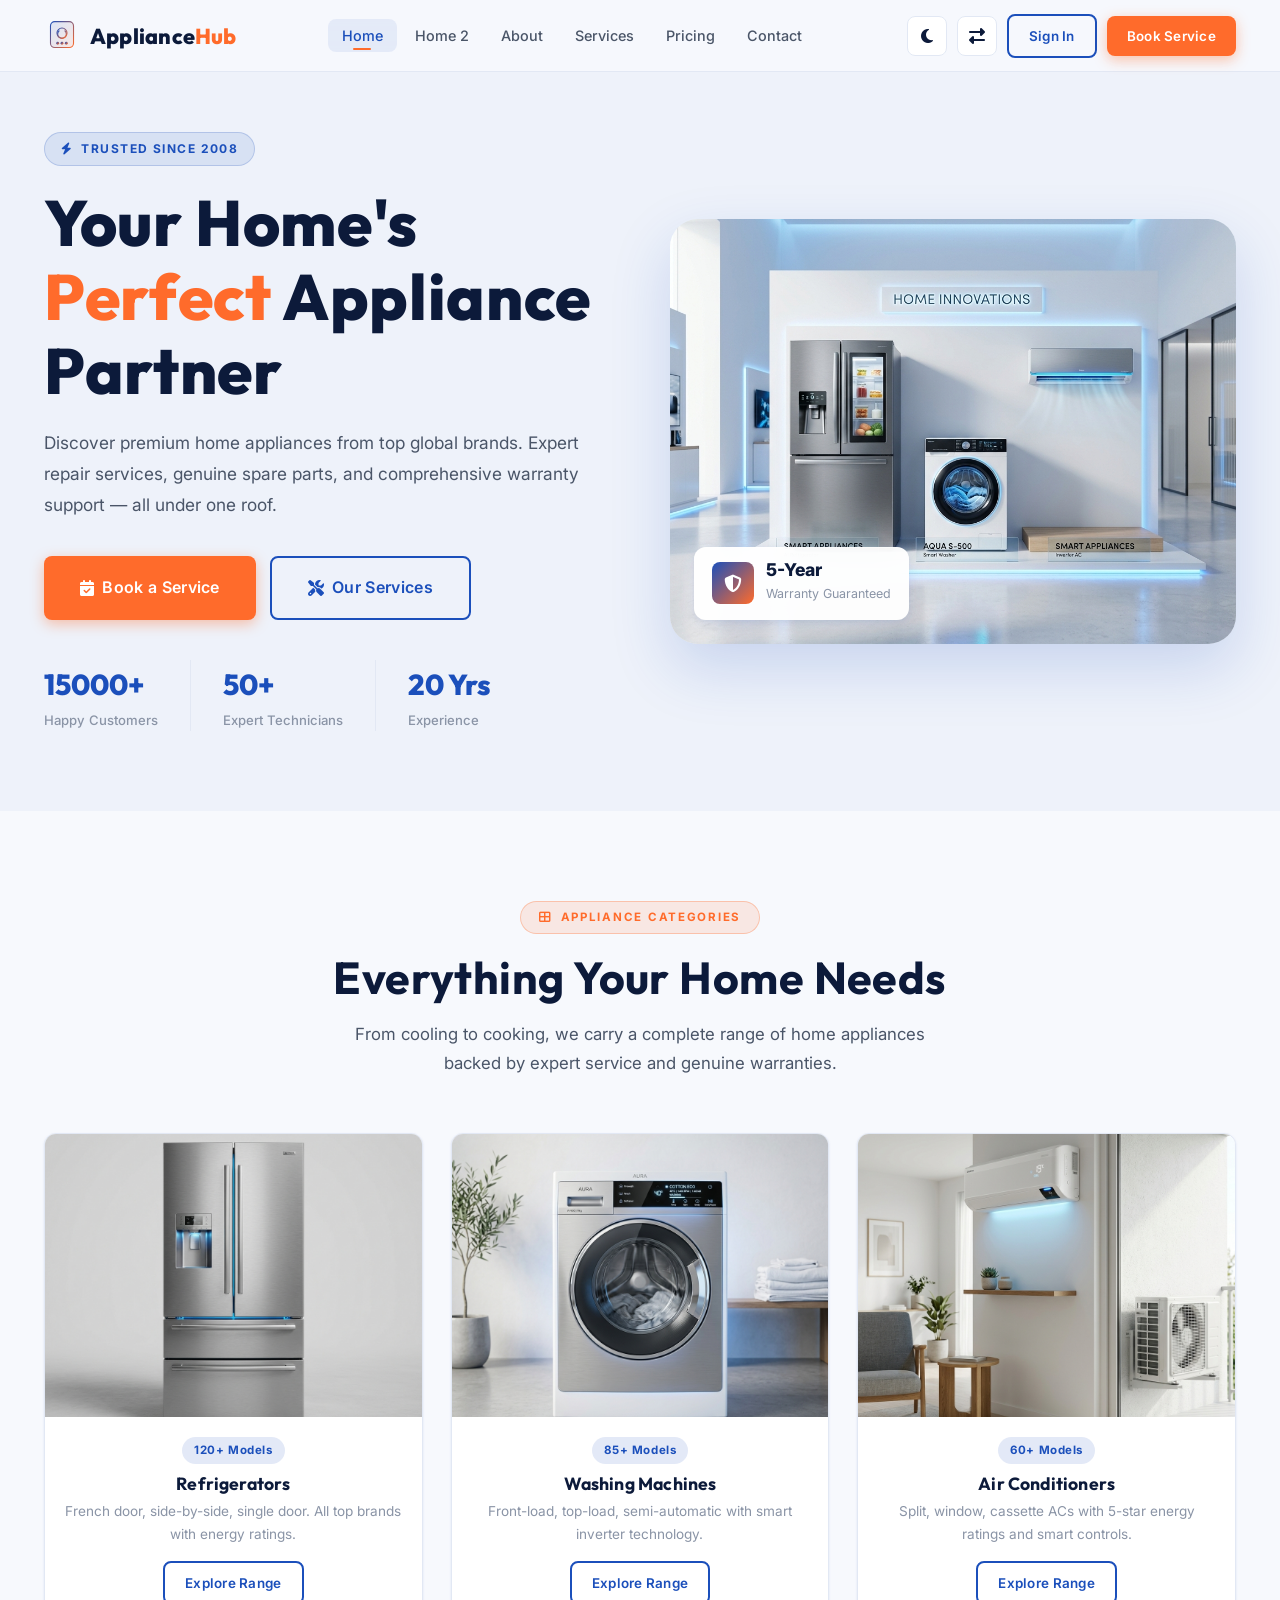
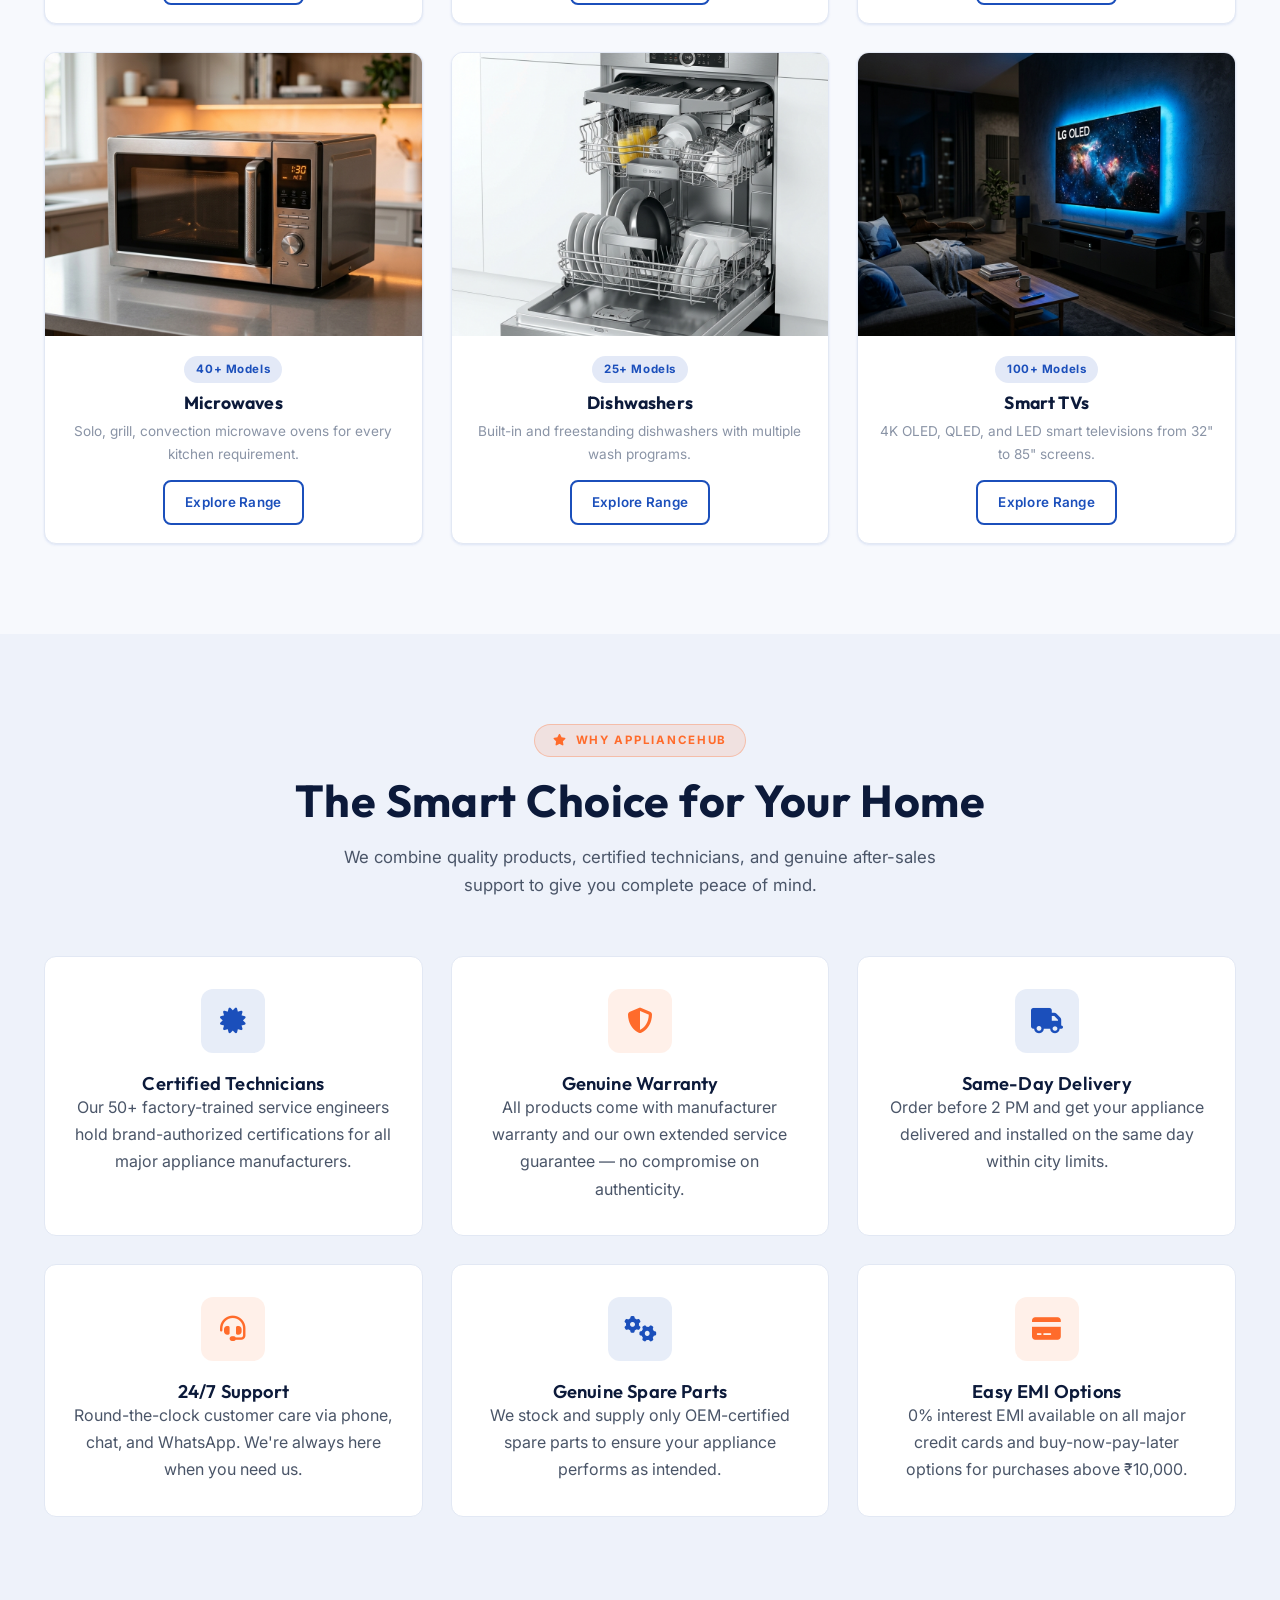
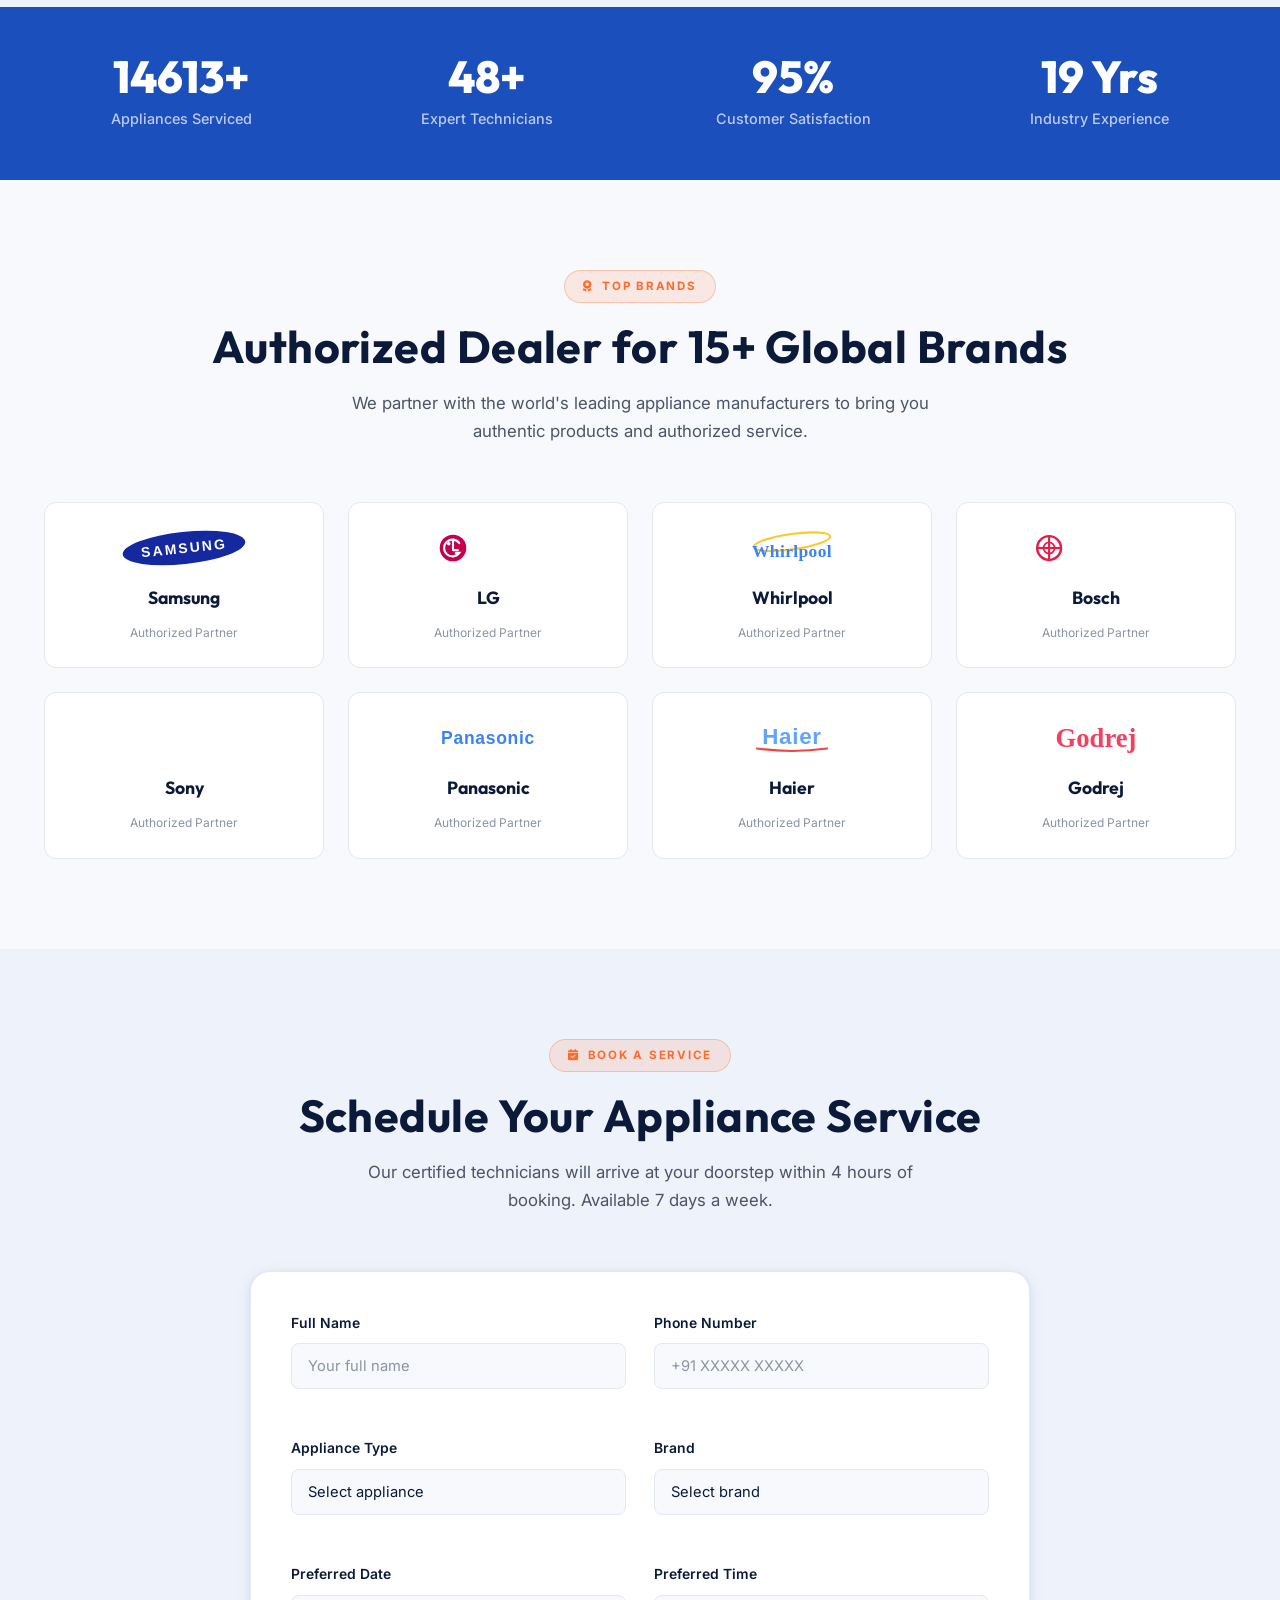
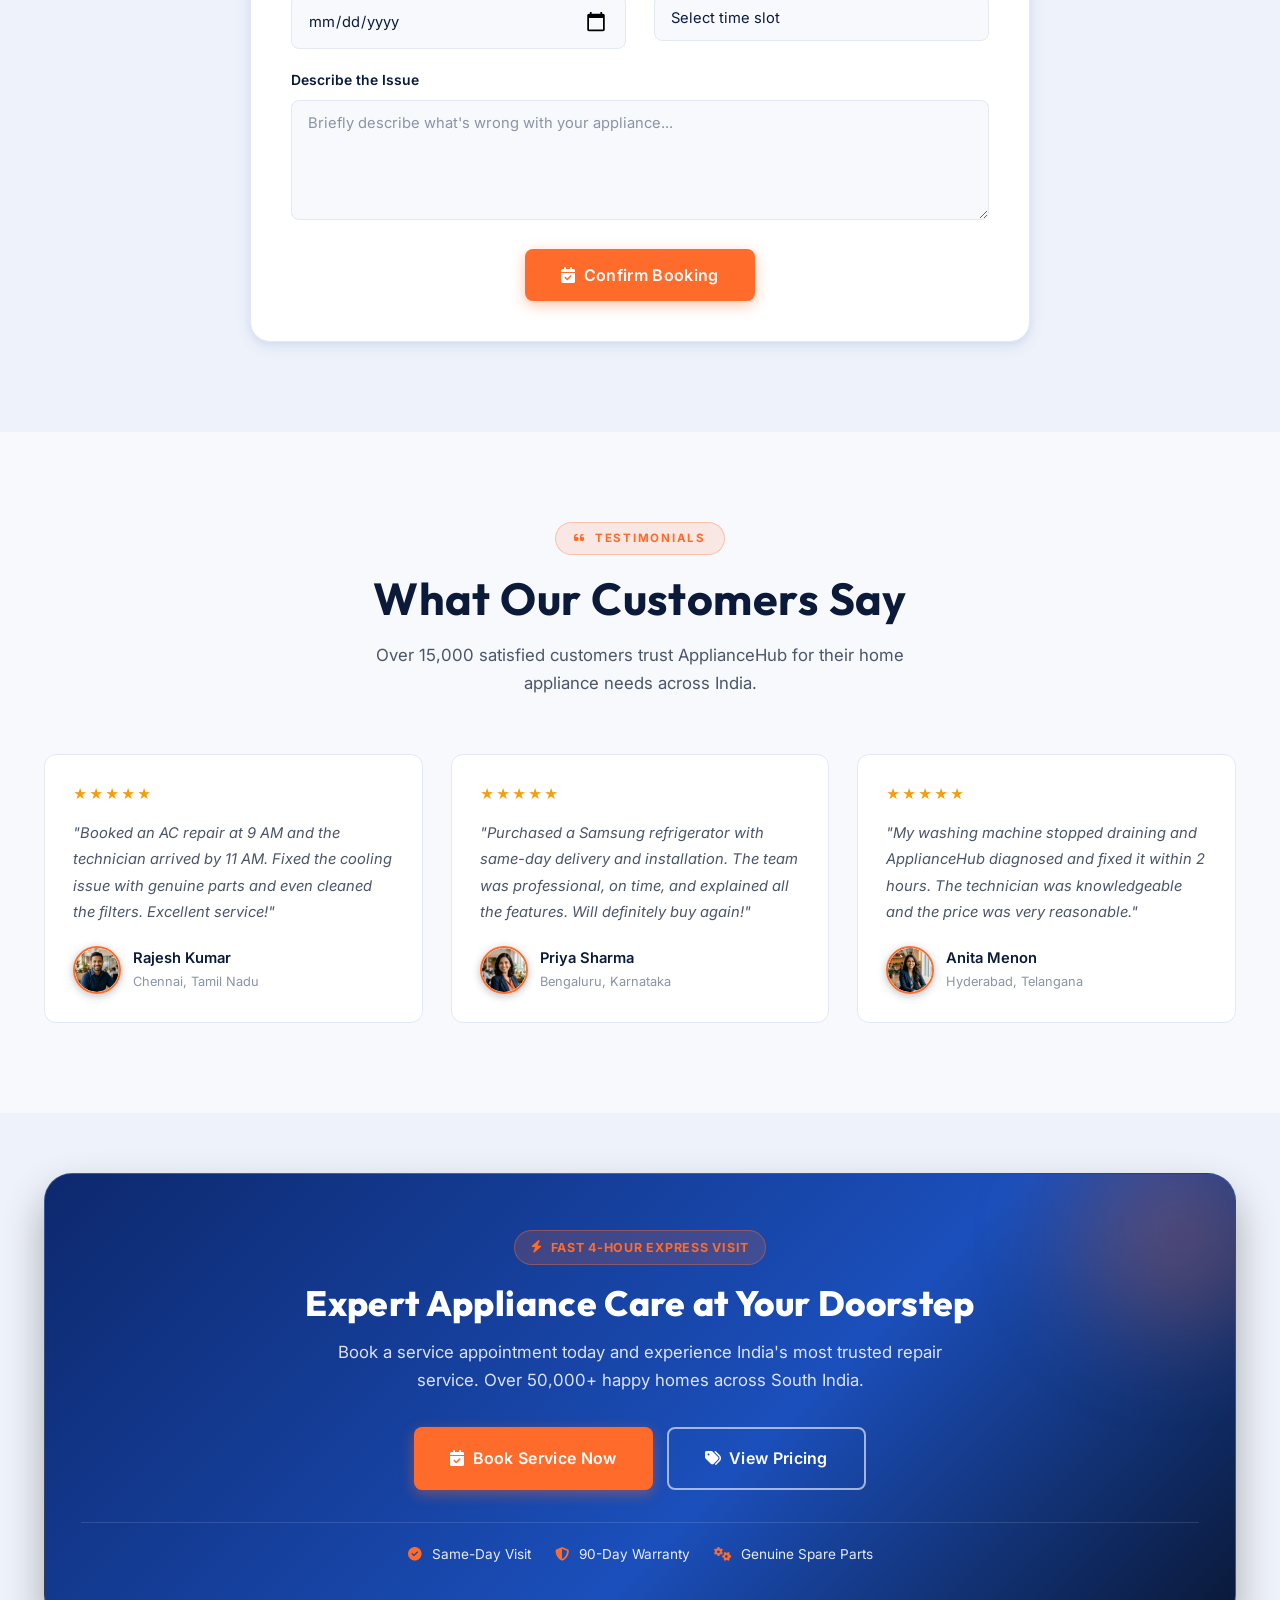
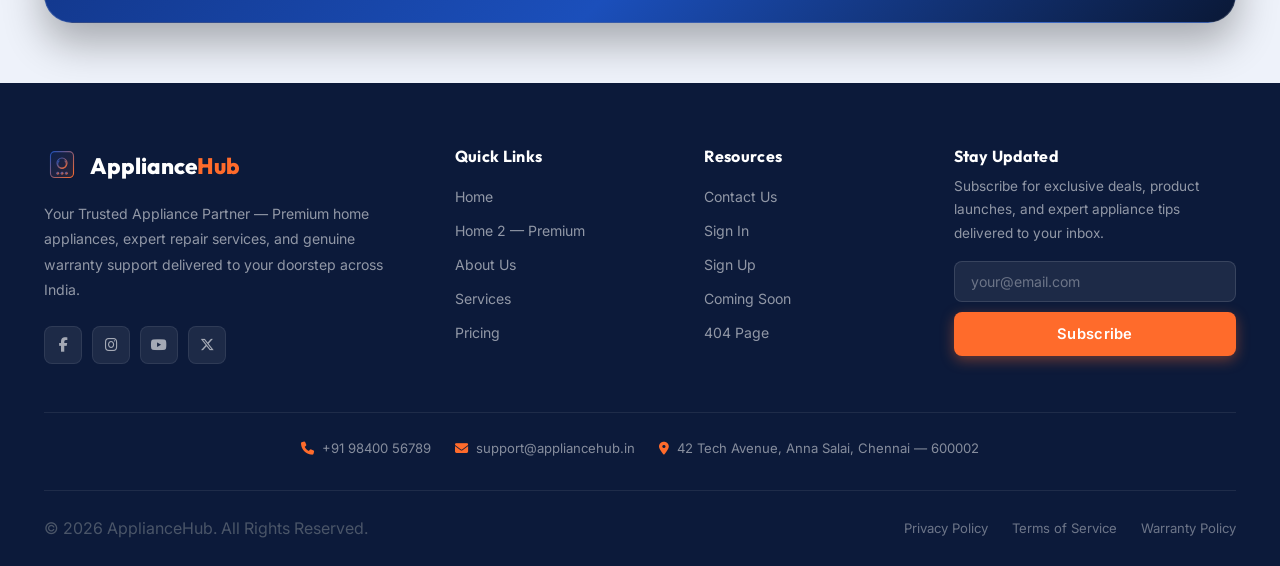
==== commit e88e5166: "fix" ====
--- a/index.html
+++ b/index.html
@@ -222,42 +222,42 @@
     </div>
     <div class="grid-4 animate-on-scroll">
       <div class="brand-card" id="brand-samsung">
-        <i class="fas fa-tv" style="font-size:1.6rem;color:var(--primary);"></i>
+        <img src="assets/images/logo-samsung.svg" alt="Samsung Logo" class="brand-logo-img">
         <div class="brand-name">Samsung</div>
         <div style="font-size:0.75rem;color:var(--text-muted);">Authorized Partner</div>
       </div>
       <div class="brand-card" id="brand-lg">
-        <i class="fas fa-refrigerator" style="font-size:1.6rem;color:var(--secondary);"></i>
+        <img src="assets/images/logo-lg.svg" alt="LG Logo" class="brand-logo-img">
         <div class="brand-name">LG</div>
         <div style="font-size:0.75rem;color:var(--text-muted);">Authorized Partner</div>
       </div>
       <div class="brand-card" id="brand-whirlpool">
-        <i class="fas fa-wind" style="font-size:1.6rem;color:var(--primary);"></i>
+        <img src="assets/images/logo-whirlpool.svg" alt="Whirlpool Logo" class="brand-logo-img">
         <div class="brand-name">Whirlpool</div>
         <div style="font-size:0.75rem;color:var(--text-muted);">Authorized Partner</div>
       </div>
       <div class="brand-card" id="brand-bosch">
-        <i class="fas fa-cog" style="font-size:1.6rem;color:var(--secondary);"></i>
+        <img src="assets/images/logo-bosch.svg" alt="Bosch Logo" class="brand-logo-img">
         <div class="brand-name">Bosch</div>
         <div style="font-size:0.75rem;color:var(--text-muted);">Authorized Partner</div>
       </div>
       <div class="brand-card" id="brand-sony">
-        <i class="fas fa-tv" style="font-size:1.6rem;color:var(--primary);"></i>
+        <img src="assets/images/logo-sony.svg" alt="Sony Logo" class="brand-logo-img">
         <div class="brand-name">Sony</div>
         <div style="font-size:0.75rem;color:var(--text-muted);">Authorized Partner</div>
       </div>
       <div class="brand-card" id="brand-panasonic">
-        <i class="fas fa-microwave" style="font-size:1.6rem;color:var(--secondary);"></i>
+        <img src="assets/images/logo-panasonic.svg" alt="Panasonic Logo" class="brand-logo-img">
         <div class="brand-name">Panasonic</div>
         <div style="font-size:0.75rem;color:var(--text-muted);">Authorized Partner</div>
       </div>
       <div class="brand-card" id="brand-haier">
-        <i class="fas fa-snowflake" style="font-size:1.6rem;color:var(--primary);"></i>
+        <img src="assets/images/logo-haier.svg" alt="Haier Logo" class="brand-logo-img">
         <div class="brand-name">Haier</div>
         <div style="font-size:0.75rem;color:var(--text-muted);">Authorized Partner</div>
       </div>
       <div class="brand-card" id="brand-godrej">
-        <i class="fas fa-star" style="font-size:1.6rem;color:var(--secondary);"></i>
+        <img src="assets/images/logo-godrej.svg" alt="Godrej Logo" class="brand-logo-img">
         <div class="brand-name">Godrej</div>
         <div style="font-size:0.75rem;color:var(--text-muted);">Authorized Partner</div>
       </div>
@@ -360,7 +360,7 @@
         <div class="testimonial-stars">★★★★★</div>
         <p class="testimonial-text">"Booked an AC repair at 9 AM and the technician arrived by 11 AM. Fixed the cooling issue with genuine parts and even cleaned the filters. Excellent service!"</p>
         <div class="testimonial-author">
-          <div class="testimonial-avatar">R</div>
+          <img src="assets/images/avatar-rajesh.png" alt="Rajesh Kumar" class="testimonial-avatar">
           <div>
             <div class="testimonial-name">Rajesh Kumar</div>
             <div class="testimonial-role">Chennai, Tamil Nadu</div>
@@ -371,7 +371,7 @@
         <div class="testimonial-stars">★★★★★</div>
         <p class="testimonial-text">"Purchased a Samsung refrigerator with same-day delivery and installation. The team was professional, on time, and explained all the features. Will definitely buy again!"</p>
         <div class="testimonial-author">
-          <div class="testimonial-avatar">P</div>
+          <img src="assets/images/avatar-priya.png" alt="Priya Sharma" class="testimonial-avatar">
           <div>
             <div class="testimonial-name">Priya Sharma</div>
             <div class="testimonial-role">Bengaluru, Karnataka</div>
@@ -382,7 +382,7 @@
         <div class="testimonial-stars">★★★★★</div>
         <p class="testimonial-text">"My washing machine stopped draining and ApplianceHub diagnosed and fixed it within 2 hours. The technician was knowledgeable and the price was very reasonable."</p>
         <div class="testimonial-author">
-          <div class="testimonial-avatar">A</div>
+          <img src="assets/images/avatar-anita.png" alt="Anita Menon" class="testimonial-avatar">
           <div>
             <div class="testimonial-name">Anita Menon</div>
             <div class="testimonial-role">Hyderabad, Telangana</div>
@@ -394,19 +394,31 @@
 </section>
 
 <!-- ─── CTA BANNER ─────────────────────────────────────── -->
-<section class="cta-section" id="cta">
-  <div class="container">
-    <div class="cta-section-content animate-on-scroll">
-      <div class="section-label" style="justify-content:center;"><i class="fas fa-tools"></i> Ready to Get Started?</div>
-      <h2>Expert Appliance Care at Your Doorstep</h2>
-      <p>Book a service appointment today and experience the ApplianceHub difference. Fast, reliable, and affordable.</p>
-      <div class="cta-actions">
-        <a href="contact.html#booking" class="btn btn-white btn-lg btn-shine" id="cta-book-btn">
-          <i class="fas fa-calendar-check"></i> Book Now
-        </a>
-        <a href="pricing.html" class="btn btn-outline-white btn-lg" id="cta-pricing-btn">
-          <i class="fas fa-tags"></i> View Pricing
-        </a>
+<section style="padding:60px 0;background:var(--bg-alt);" id="cta">
+  <div class="container">
+    <div style="background:linear-gradient(135deg, #0d286d 0%, #1b4fbb 60%, #0a1836 100%);border:1px solid rgba(255,255,255,0.15);border-radius:var(--radius-xl);padding:56px 36px;text-align:center;position:relative;overflow:hidden;box-shadow:0 20px 40px rgba(0,0,0,0.3);" class="animate-on-scroll">
+      <div style="position:absolute;top:-40px;right:-40px;width:200px;height:200px;background:rgba(255,107,43,0.25);filter:blur(50px);border-radius:50%;pointer-events:none;"></div>
+      <div style="position:relative;z-index:1;">
+        <span style="display:inline-flex;align-items:center;gap:8px;padding:6px 16px;background:rgba(255,107,43,0.18);border:1px solid rgba(255,107,43,0.4);color:var(--secondary);border-radius:50px;font-size:0.78rem;font-weight:700;letter-spacing:0.06em;text-transform:uppercase;margin-bottom:18px;">
+          <i class="fas fa-bolt"></i> Fast 4-Hour Express Visit
+        </span>
+        <h2 style="color:#fff;font-size:2.2rem;margin-bottom:14px;font-weight:800;">Expert Appliance Care at Your Doorstep</h2>
+        <p style="color:rgba(255,255,255,0.85);max-width:620px;margin:0 auto 32px;font-size:1.05rem;">Book a service appointment today and experience India's most trusted repair service. Over 50,000+ happy homes across South India.</p>
+        
+        <div class="cta-actions" style="margin-bottom:32px;">
+          <a href="contact.html#booking" class="btn btn-orange btn-lg btn-shine" id="cta-book-btn">
+            <i class="fas fa-calendar-check"></i> Book Service Now
+          </a>
+          <a href="pricing.html" class="btn btn-outline-white btn-lg" id="cta-pricing-btn">
+            <i class="fas fa-tags"></i> View Pricing
+          </a>
+        </div>
+
+        <div style="display:flex;justify-content:center;gap:24px;flex-wrap:wrap;font-size:0.85rem;color:rgba(255,255,255,0.9);padding-top:20px;border-top:1px solid rgba(255,255,255,0.12);">
+          <span><i class="fas fa-check-circle" style="color:var(--secondary);margin-right:6px;"></i> Same-Day Visit</span>
+          <span><i class="fas fa-shield-alt" style="color:var(--secondary);margin-right:6px;"></i> 90-Day Warranty</span>
+          <span><i class="fas fa-cogs" style="color:var(--secondary);margin-right:6px;"></i> Genuine Spare Parts</span>
+        </div>
       </div>
     </div>
   </div>
--- a/style.css
+++ b/style.css
@@ -802,10 +802,11 @@
 .testimonial-text { font-size: 0.92rem; line-height: 1.8; color: var(--text-body); margin-bottom: 20px; font-style: italic; }
 .testimonial-author { display: flex; align-items: center; gap: 12px; }
 .testimonial-avatar {
-  width: 44px; height: 44px; border-radius: 50%;
-  background: linear-gradient(135deg, var(--primary), var(--secondary));
-  display: flex; align-items: center; justify-content: center;
-  color: #fff; font-weight: 700; font-size: 1rem; flex-shrink: 0;
+  width: 48px; height: 48px; border-radius: 50%;
+  object-fit: cover;
+  border: 2px solid var(--secondary);
+  flex-shrink: 0;
+  box-shadow: 0 2px 8px rgba(0,0,0,0.25);
 }
 .testimonial-name { font-weight: 600; color: var(--text-heading); font-size: 0.92rem; }
 .testimonial-role { font-size: 0.8rem; color: var(--text-muted); }
@@ -823,12 +824,23 @@
   justify-content: center;
   flex-direction: column;
   gap: 10px;
-  min-height: 100px;
+  min-height: 120px;
 }
 .brand-card:hover {
   box-shadow: var(--shadow-md);
   border-color: var(--primary);
   transform: translateY(-2px);
+}
+.brand-logo-img {
+  height: 42px;
+  max-width: 150px;
+  width: auto;
+  object-fit: contain;
+  margin-bottom: 4px;
+  transition: transform 0.3s ease;
+}
+.brand-card:hover .brand-logo-img {
+  transform: scale(1.06);
 }
 .brand-name {
   font-family: var(--font-heading);
@@ -872,6 +884,55 @@
 .form-input::placeholder,
 .form-textarea::placeholder { color: var(--text-muted); }
 .form-textarea { resize: vertical; min-height: 120px; }
+
+/* Date & Time Input Picker Icon Fix */
+input[type="date"],
+input[type="time"] {
+  color-scheme: dark !important;
+  color: var(--text-heading) !important;
+}
+input[type="date"]::-webkit-calendar-picker-indicator,
+input[type="time"]::-webkit-calendar-picker-indicator {
+  filter: invert(0.9) sepia(1) saturate(5) hue-rotate(175deg) brightness(2) !important;
+  cursor: pointer !important;
+  opacity: 1 !important;
+  display: inline-block !important;
+  width: 22px !important;
+  height: 22px !important;
+  padding: 2px !important;
+  border-radius: 4px !important;
+  transition: transform 0.2s ease !important;
+}
+input[type="date"]::-webkit-calendar-picker-indicator:hover,
+input[type="time"]::-webkit-calendar-picker-indicator:hover {
+  transform: scale(1.2) !important;
+  filter: invert(1) brightness(2.5) !important;
+}
+
+[data-theme="light"] input[type="date"],
+[data-theme="light"] input[type="time"] {
+  color-scheme: light !important;
+}
+[data-theme="light"] input[type="date"]::-webkit-calendar-picker-indicator,
+[data-theme="light"] input[type="time"]::-webkit-calendar-picker-indicator {
+  filter: none !important;
+}
+
+/* Newsletter Input High Contrast Placeholder */
+#home2-email-input,
+.newsletter-input {
+  background: rgba(255, 255, 255, 0.18) !important;
+  border: 1.5px solid rgba(255, 255, 255, 0.4) !important;
+  color: #ffffff !important;
+}
+#home2-email-input::placeholder,
+.newsletter-input::placeholder,
+#home2-email-input::-webkit-input-placeholder,
+.newsletter-input::-webkit-input-placeholder {
+  color: rgba(255, 255, 255, 0.88) !important;
+  opacity: 1 !important;
+  font-weight: 500;
+}
 
 /* Input wrapper (for password eye) */
 .input-wrapper { position: relative; }
@@ -1016,7 +1077,25 @@
 }
 .page-hero-content { position: relative; z-index: 1; }
 .page-hero h1 { color: #fff; margin-bottom: 14px; font-size: clamp(2rem, 4vw, 3rem); }
-.page-hero p { color: rgba(255,255,255,0.75); max-width: 540px; margin: 0 auto; }
+.page-hero p { color: rgba(255,255,255,0.85); max-width: 540px; margin: 0 auto; text-shadow: 0 2px 4px rgba(0,0,0,0.4); }
+
+/* Dedicated Page Banner Background Images */
+#about-hero {
+  background: linear-gradient(180deg, rgba(7, 12, 24, 0.72) 0%, rgba(7, 12, 24, 0.88) 100%),
+              url('assets/images/banner-about.png') center/cover no-repeat !important;
+}
+#services-hero-section {
+  background: linear-gradient(180deg, rgba(7, 12, 24, 0.72) 0%, rgba(7, 12, 24, 0.88) 100%),
+              url('assets/images/banner-services.png') center/cover no-repeat !important;
+}
+#pricing-hero {
+  background: linear-gradient(180deg, rgba(7, 12, 24, 0.72) 0%, rgba(7, 12, 24, 0.88) 100%),
+              url('assets/images/banner-pricing.png') center/cover no-repeat !important;
+}
+#contact-hero {
+  background: linear-gradient(180deg, rgba(7, 12, 24, 0.72) 0%, rgba(7, 12, 24, 0.88) 100%),
+              url('assets/images/banner-contact.png') center/cover no-repeat !important;
+}
 .breadcrumb {
   display: inline-flex;
   align-items: center;
@@ -1137,21 +1216,21 @@
   align-items: center;
   justify-content: center;
   background: var(--bg-auth);
-  padding: 40px 16px;
+  padding: 80px 16px 40px 16px;
   position: relative;
-  overflow: hidden;
+  overflow-y: auto;
   transition: background 0.35s ease;
 }
 .auth-top-icons {
-  position: fixed;
-  top: 16px;
-  right: 16px;
+  position: absolute;
+  top: 10px;
+  right: 12px;
   display: flex;
   gap: 8px;
   z-index: 100;
-  transition: var(--transition);
-}
-.auth-top-icons.nav-hidden { transform: translateY(-60px); opacity: 0; }
+  transition: opacity 0.3s ease, transform 0.3s ease;
+}
+.auth-top-icons.nav-hidden { transform: translateY(-15px); opacity: 0; pointer-events: none; }
 .auth-card {
   background: var(--bg-auth-card);
   backdrop-filter: blur(24px);
@@ -1165,7 +1244,16 @@
   position: relative;
   z-index: 1;
 }
-@media (max-width: 480px) { .auth-card { padding: 32px 24px; } }
+@media (max-width: 600px) {
+  .auth-page {
+    padding-top: 76px;
+    align-items: flex-start;
+  }
+  .auth-card {
+    padding: 32px 24px;
+    margin-top: 8px;
+  }
+}
 .auth-logo {
   display: flex;
   align-items: center;
@@ -1356,7 +1444,7 @@
   display: grid;
   grid-template-columns: 1fr 1fr;
   gap: 60px;
-  align-items: center;
+  align-items: flex-start;
 }
 @media (max-width: 768px) { .warranty-grid { grid-template-columns: 1fr; } }
 .warranty-img {
@@ -1471,15 +1559,23 @@
 .contact-icon {
   width: 48px; height: 48px;
   border-radius: var(--radius-sm);
-  background: rgba(27,79,187,0.10);
-  color: var(--primary);
+  background: rgba(27,79,187,0.12);
+  color: #2460D6;
   display: flex; align-items: center; justify-content: center;
   font-size: 1.2rem;
   flex-shrink: 0;
 }
 .contact-icon.orange {
-  background: rgba(255,107,43,0.10);
+  background: rgba(255,107,43,0.12);
   color: var(--secondary);
+}
+[data-theme="dark"] .contact-icon {
+  background: rgba(77,130,243,0.18);
+  color: #4D82F3;
+}
+[data-theme="dark"] .contact-icon.orange {
+  background: rgba(255,138,85,0.18);
+  color: #FF8A55;
 }
 .contact-info-title { font-weight: 700; color: var(--text-heading); margin-bottom: 4px; font-size: 0.95rem; }
 .contact-info-val { font-size: 0.88rem; color: var(--text-body); line-height: 1.7; }
@@ -1646,3 +1742,241 @@
   .section-header { margin-bottom: 36px; }
   .auth-card { padding: 28px 18px; }
 }
+
+/* ============================================================
+   GRID SYSTEM & VIEW SWITCHER (Featured Appliances)
+   ============================================================ */
+.grid-controls-bar {
+  display: flex;
+  align-items: center;
+  justify-content: center;
+  gap: 20px;
+  flex-wrap: wrap;
+  margin-bottom: 32px;
+  padding: 14px 20px;
+  background: var(--bg-card);
+  border: 1px solid var(--border);
+  border-radius: var(--radius-md);
+  box-shadow: var(--shadow-sm);
+}
+
+.category-filter-tabs {
+  display: flex;
+  align-items: center;
+  justify-content: center;
+  gap: 8px;
+  overflow-x: auto;
+  padding-bottom: 2px;
+  scrollbar-width: none;
+  width: 100%;
+}
+.category-filter-tabs::-webkit-scrollbar { display: none; }
+
+.cat-tab-btn {
+  padding: 8px 16px;
+  border-radius: var(--radius-pill);
+  font-size: 0.85rem;
+  font-weight: 600;
+  color: var(--text-body);
+  background: var(--bg-alt);
+  border: 1px solid transparent;
+  white-space: nowrap;
+  cursor: pointer;
+  transition: var(--transition-fast);
+}
+.cat-tab-btn:hover {
+  color: var(--primary);
+  background: rgba(27,79,187,0.08);
+}
+.cat-tab-btn.active {
+  background: var(--primary);
+  color: #ffffff;
+  box-shadow: 0 4px 14px rgba(27,79,187,0.3);
+}
+
+.grid-switcher {
+  display: flex;
+  align-items: center;
+  gap: 4px;
+  background: var(--bg-alt);
+  padding: 4px;
+  border-radius: var(--radius-sm);
+  border: 1px solid var(--border);
+}
+
+.grid-btn {
+  width: 36px;
+  height: 36px;
+  border-radius: var(--radius-xs);
+  display: flex;
+  align-items: center;
+  justify-content: center;
+  color: var(--text-muted);
+  font-size: 0.95rem;
+  border: none;
+  background: transparent;
+  cursor: pointer;
+  transition: var(--transition-fast);
+}
+.grid-btn:hover {
+  color: var(--text-heading);
+}
+.grid-btn.active {
+  background: var(--bg-card);
+  color: var(--primary);
+  box-shadow: var(--shadow-sm);
+}
+
+/* Base grid container */
+.featured-grid-container {
+  display: grid;
+  gap: 24px;
+  transition: all 0.4s ease-in-out;
+}
+
+/* 1. 4-Column Responsive Grid View */
+.featured-grid-container.grid-view-4 {
+  grid-template-columns: repeat(4, 1fr);
+}
+@media (max-width: 1100px) {
+  .featured-grid-container.grid-view-4 { grid-template-columns: repeat(3, 1fr); }
+}
+@media (max-width: 768px) {
+  .featured-grid-container.grid-view-4 { grid-template-columns: repeat(2, 1fr); }
+}
+@media (max-width: 480px) {
+  .featured-grid-container.grid-view-4 { grid-template-columns: 1fr; }
+}
+
+/* 2. Bento Spotlight Grid View */
+.featured-grid-container.grid-view-bento {
+  grid-template-columns: repeat(3, 1fr);
+  grid-auto-rows: minmax(320px, auto);
+}
+.featured-grid-container.grid-view-bento .featured-item:nth-child(1) {
+  grid-column: span 2;
+  grid-row: span 2;
+  display: flex;
+  flex-direction: column;
+}
+.featured-grid-container.grid-view-bento .featured-item:nth-child(1) img {
+  height: 340px;
+  object-fit: cover;
+}
+.featured-grid-container.grid-view-bento .featured-item:nth-child(1) .featured-item-body {
+  flex: 1;
+  display: flex;
+  flex-direction: column;
+  justify-content: space-between;
+  padding: 28px;
+}
+.featured-grid-container.grid-view-bento .featured-item:nth-child(1) h4 {
+  font-size: 1.45rem;
+}
+@media (max-width: 900px) {
+  .featured-grid-container.grid-view-bento { grid-template-columns: repeat(2, 1fr); }
+  .featured-grid-container.grid-view-bento .featured-item:nth-child(1) {
+    grid-column: span 2;
+    grid-row: span 1;
+  }
+}
+@media (max-width: 600px) {
+  .featured-grid-container.grid-view-bento { grid-template-columns: 1fr; }
+  .featured-grid-container.grid-view-bento .featured-item:nth-child(1) {
+    grid-column: span 1;
+  }
+}
+
+/* 3. Horizontal Scroll Strip View */
+.featured-grid-container.grid-view-scroll {
+  display: flex;
+  overflow-x: auto;
+  gap: 24px;
+  padding-bottom: 16px;
+  scrollbar-width: thin;
+  scrollbar-color: var(--primary) var(--bg-alt);
+}
+.featured-grid-container.grid-view-scroll::-webkit-scrollbar { height: 6px; }
+.featured-grid-container.grid-view-scroll::-webkit-scrollbar-track { background: var(--bg-alt); border-radius: 4px; }
+.featured-grid-container.grid-view-scroll::-webkit-scrollbar-thumb { background: var(--primary); border-radius: 4px; }
+.featured-grid-container.grid-view-scroll .featured-item {
+  flex: 0 0 290px;
+}
+
+/* 4. List View Row Grid */
+.featured-grid-container.grid-view-list {
+  grid-template-columns: 1fr;
+}
+.featured-grid-container.grid-view-list .featured-item {
+  display: grid;
+  grid-template-columns: 320px 1fr;
+  align-items: center;
+}
+.featured-grid-container.grid-view-list .featured-item img {
+  height: 100%;
+  aspect-ratio: auto;
+}
+@media (max-width: 768px) {
+  .featured-grid-container.grid-view-list .featured-item {
+    grid-template-columns: 1fr;
+  }
+}
+
+/* Card Specs & Rating Enhancements */
+.item-rating {
+  display: flex;
+  align-items: center;
+  gap: 4px;
+  font-size: 0.78rem;
+  font-weight: 700;
+  color: #F59E0B;
+  margin-bottom: 6px;
+}
+.item-specs {
+  display: flex;
+  flex-wrap: wrap;
+  gap: 6px;
+  margin: 10px 0 14px;
+}
+.spec-tag {
+  font-size: 0.72rem;
+  padding: 3px 8px;
+  border-radius: var(--radius-xs);
+  background: var(--bg-alt);
+  color: var(--text-muted);
+  font-weight: 500;
+}
+
+/* ============================================================
+   RTL (RIGHT-TO-LEFT) FORM ALIGNMENT
+   ============================================================ */
+html[dir="rtl"] {
+  text-align: right;
+}
+
+html[dir="rtl"] .form-input,
+html[dir="rtl"] .form-select,
+html[dir="rtl"] .form-textarea,
+html[dir="rtl"] input[type="tel"],
+html[dir="rtl"] input[type="email"],
+html[dir="rtl"] input[type="text"],
+html[dir="rtl"] input[type="password"] {
+  text-align: right !important;
+  direction: rtl !important;
+}
+
+html[dir="rtl"] .form-label {
+  text-align: right !important;
+}
+
+html[dir="rtl"] .input-wrapper .toggle-password {
+  right: auto !important;
+  left: 12px !important;
+}
+
+html[dir="rtl"] .auth-top-icons {
+  right: auto !important;
+  left: 12px !important;
+  top: 10px !important;
+}
+
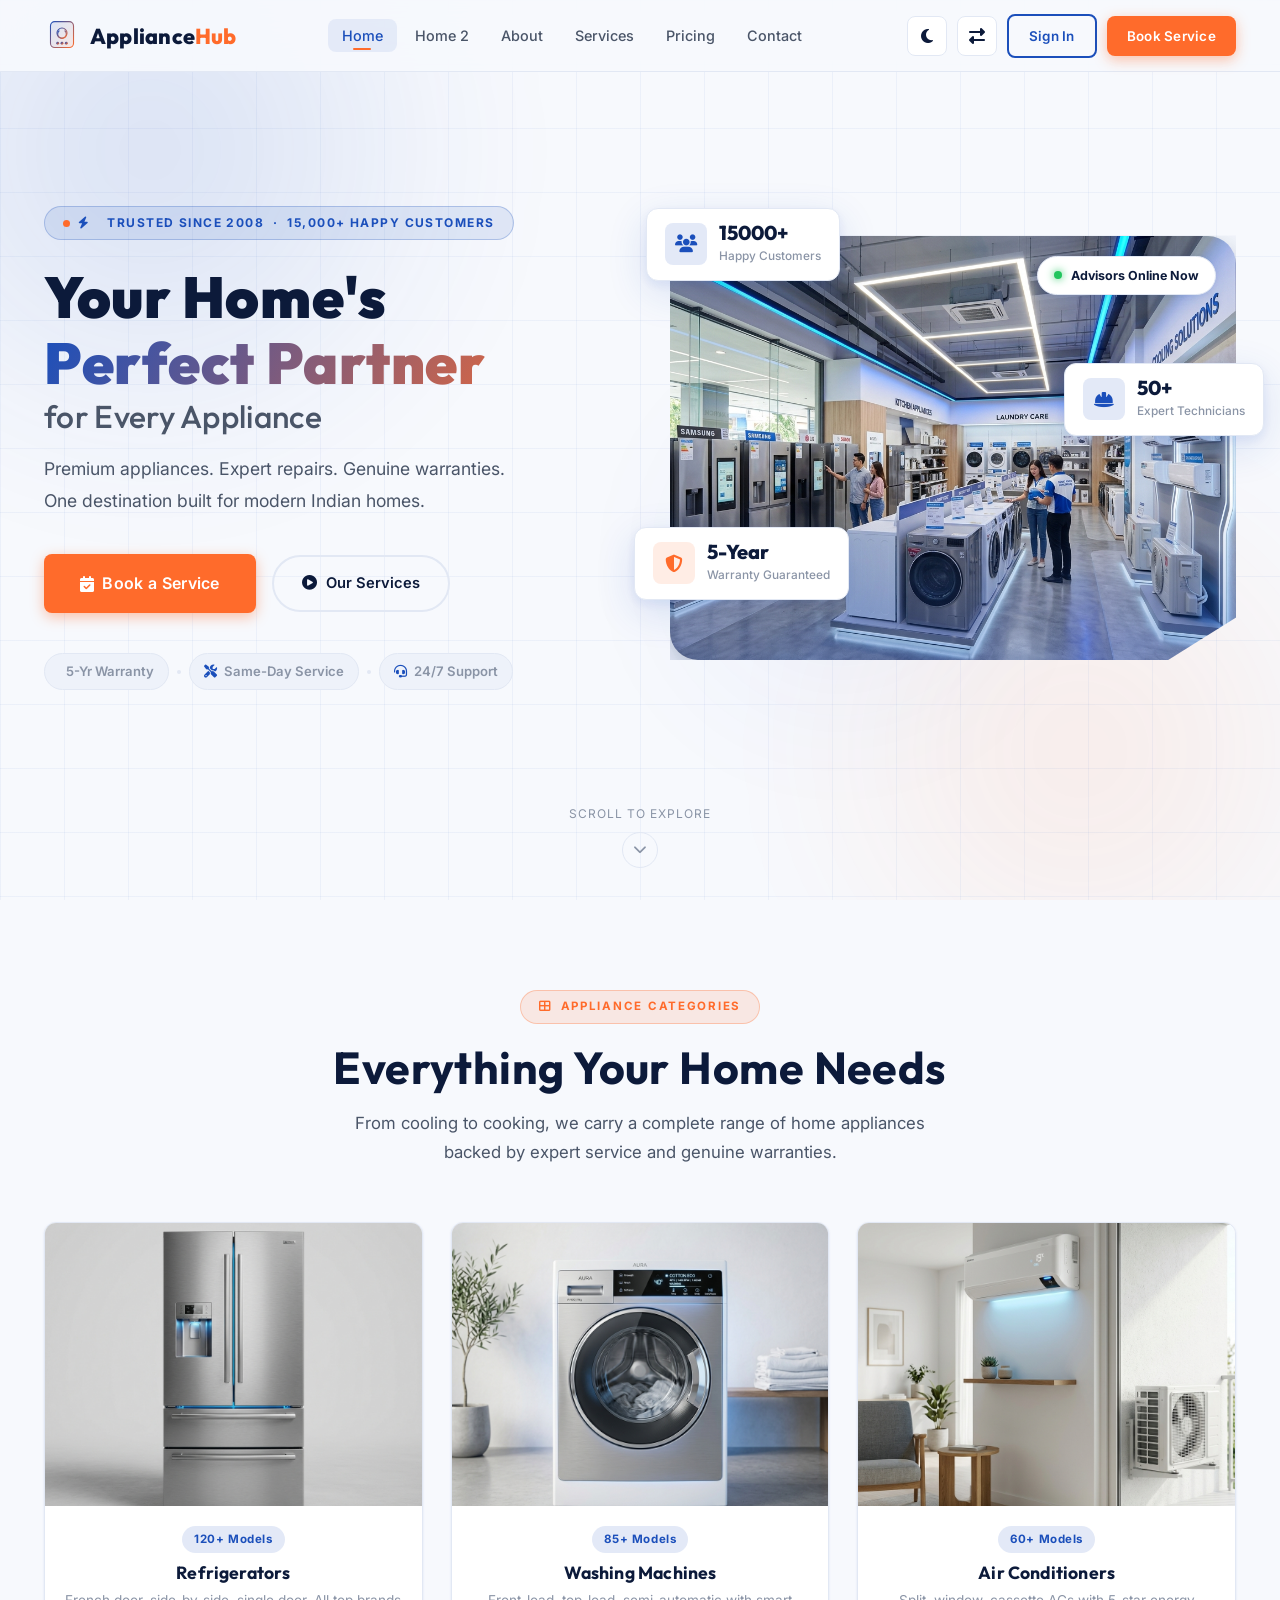
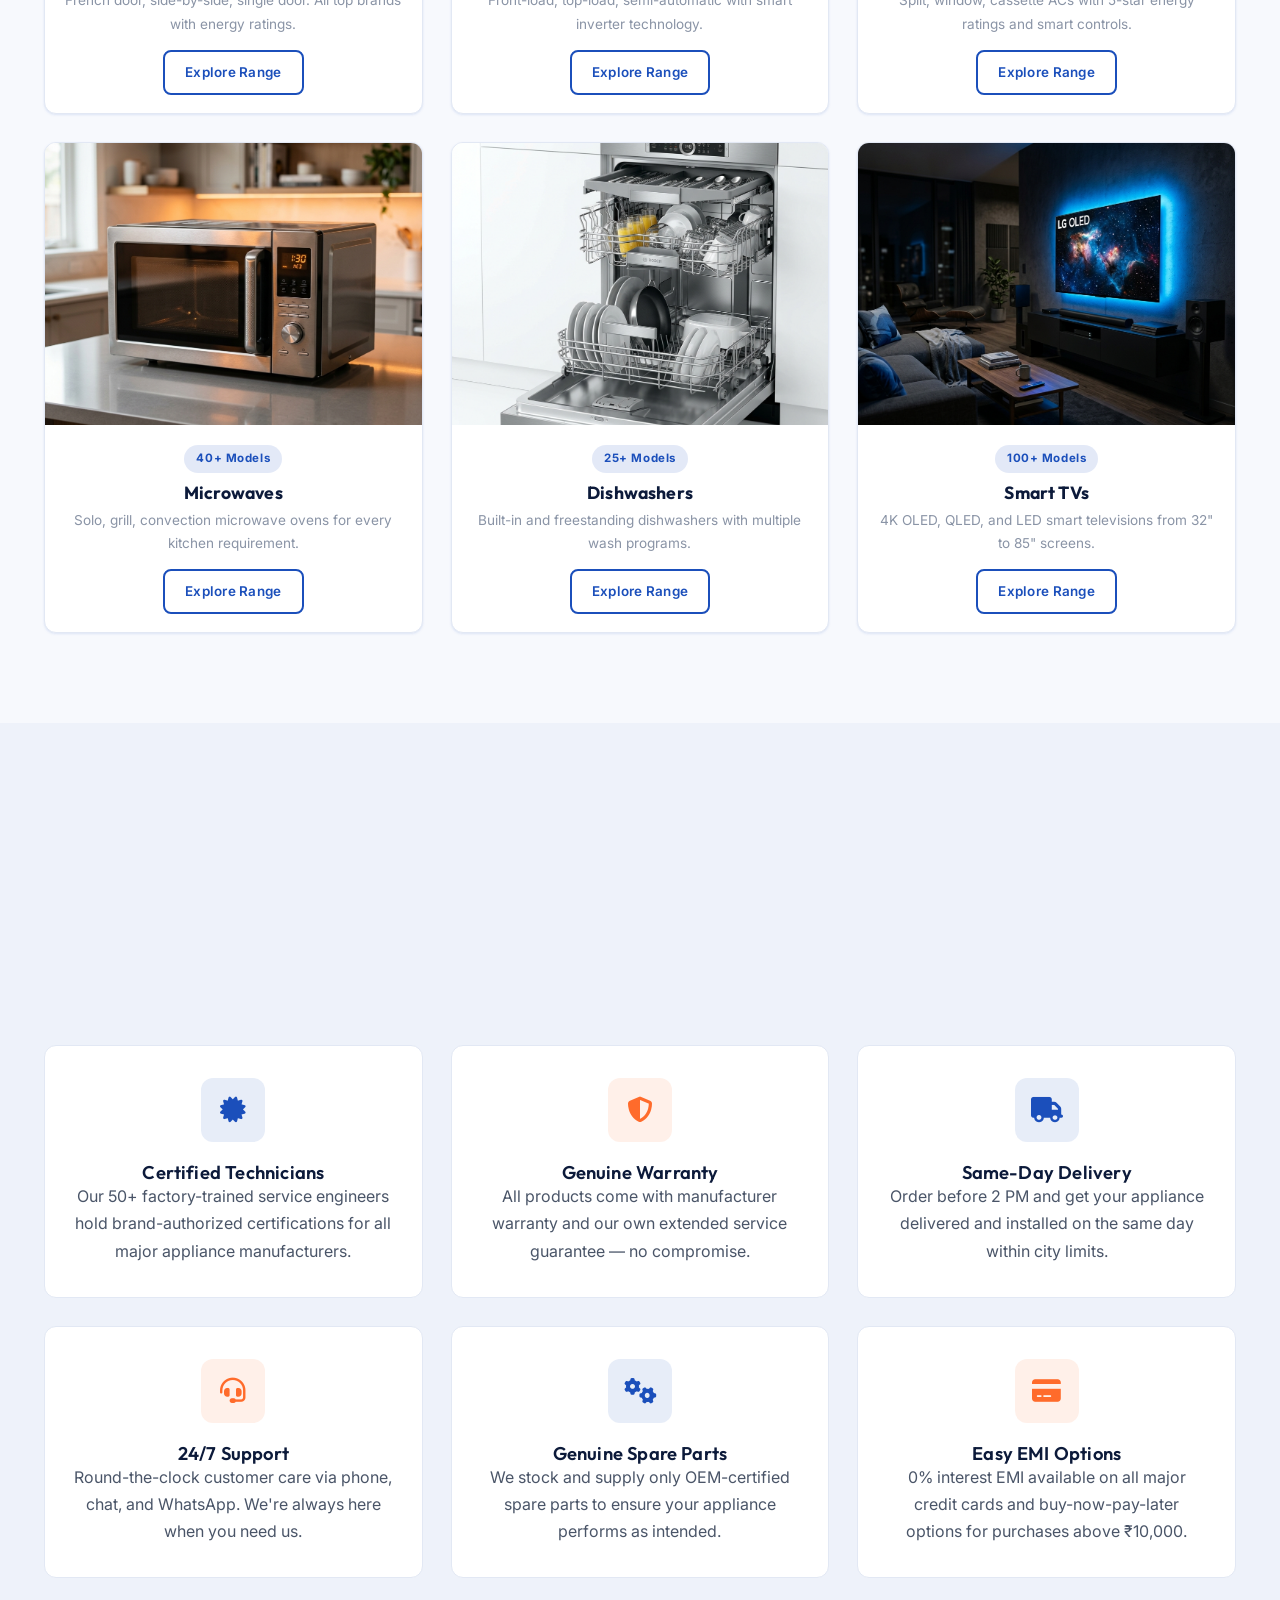
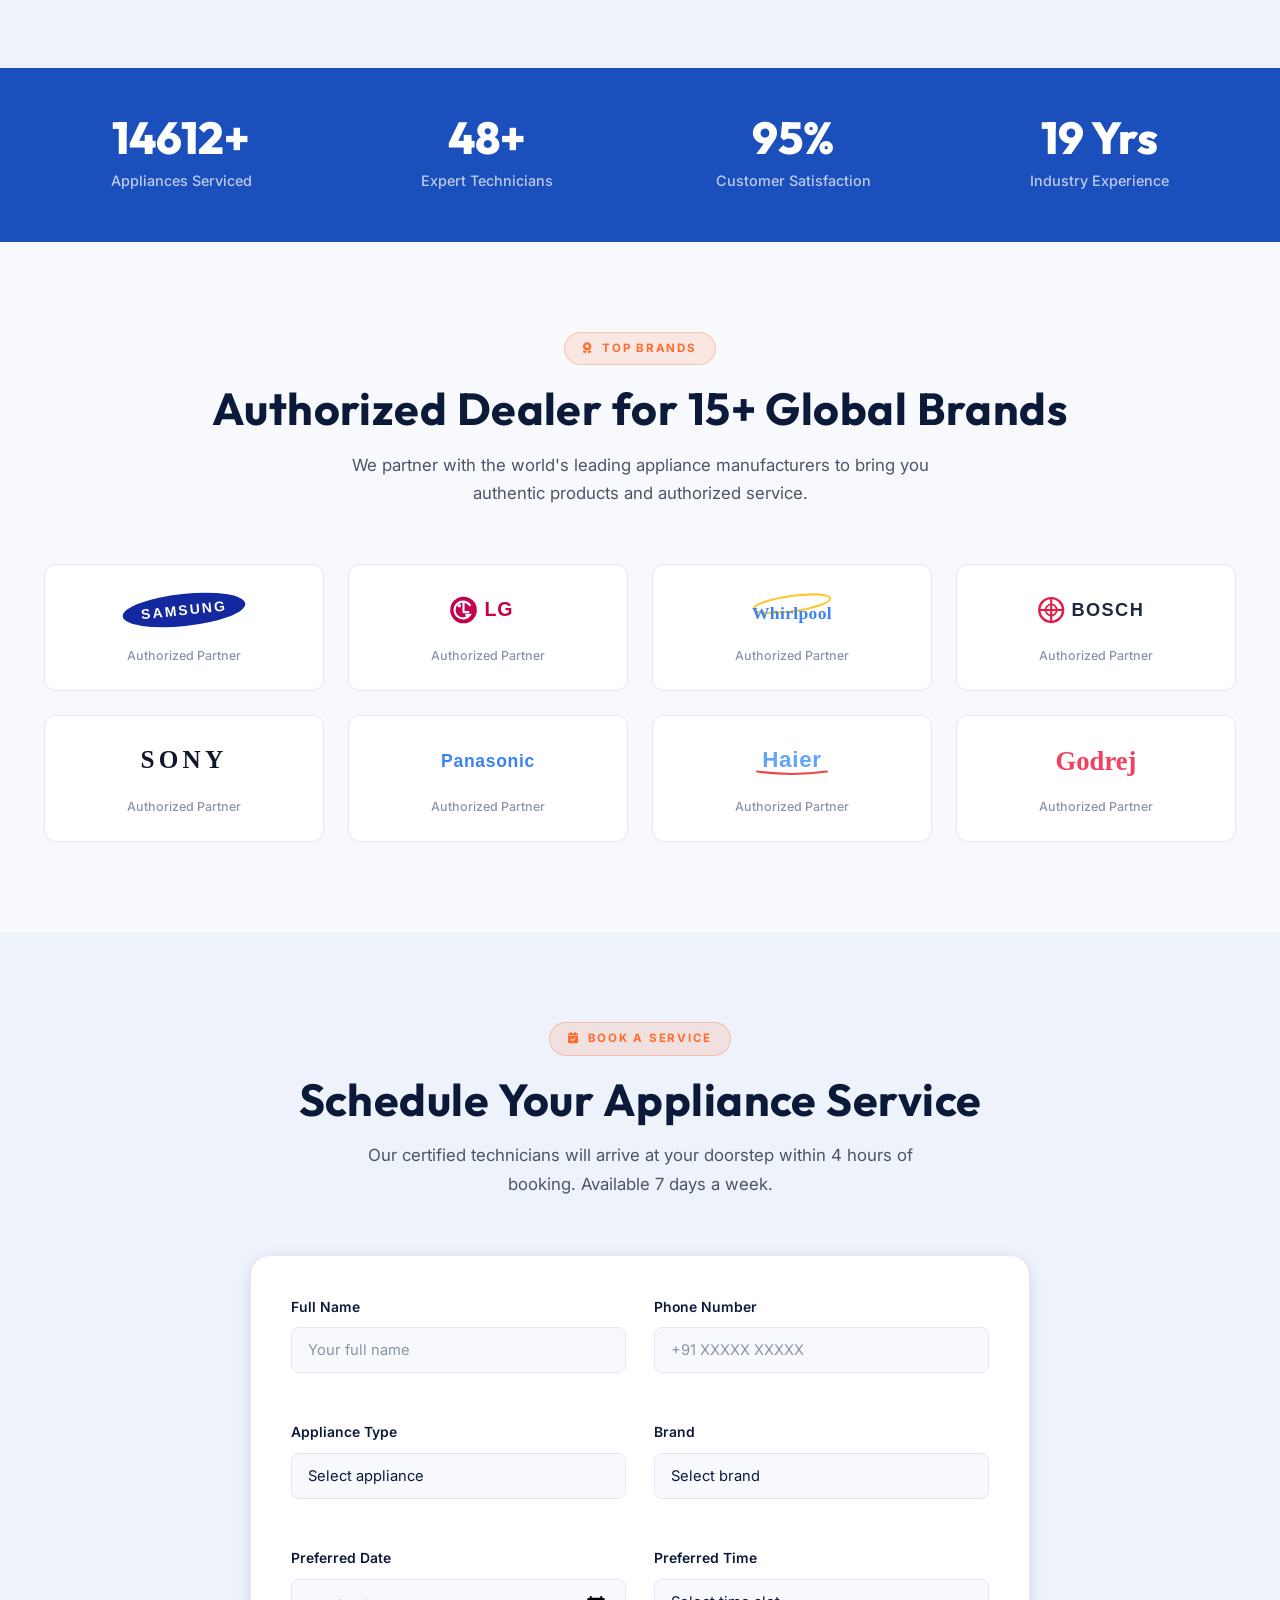
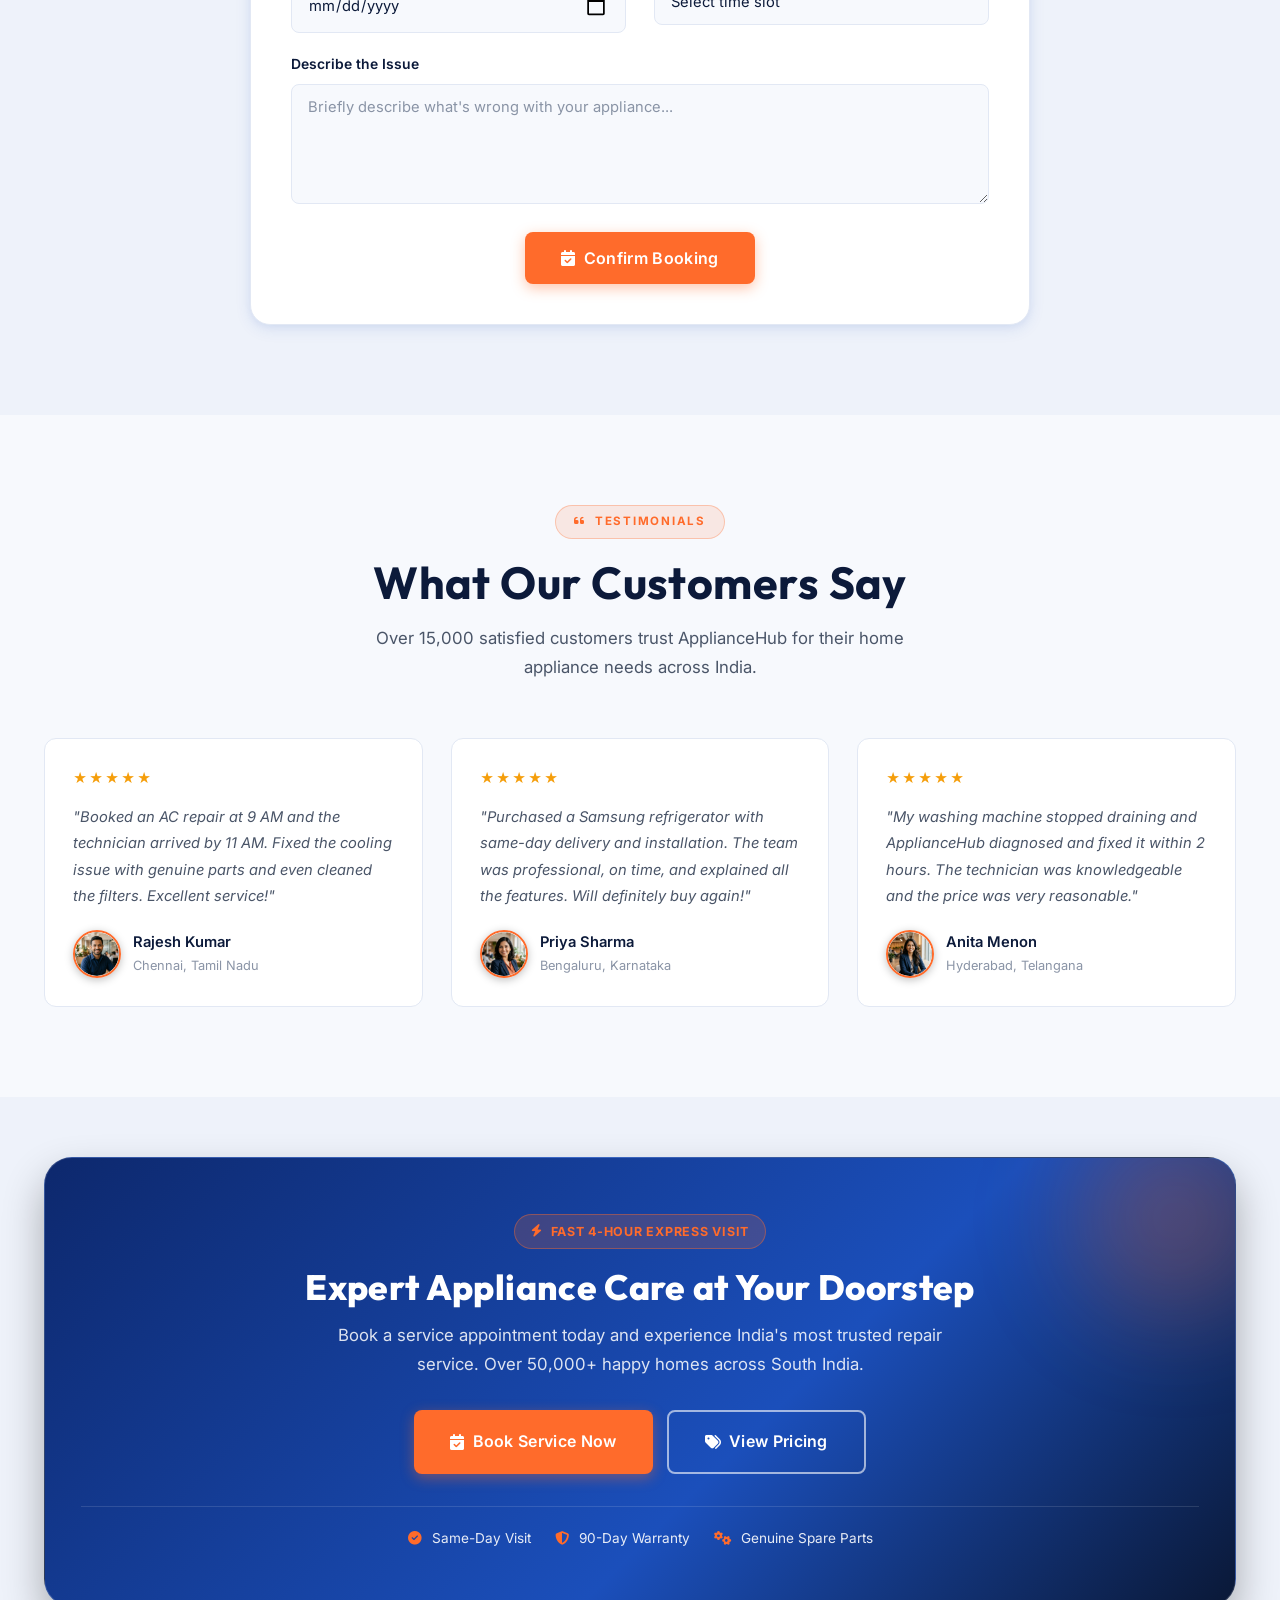
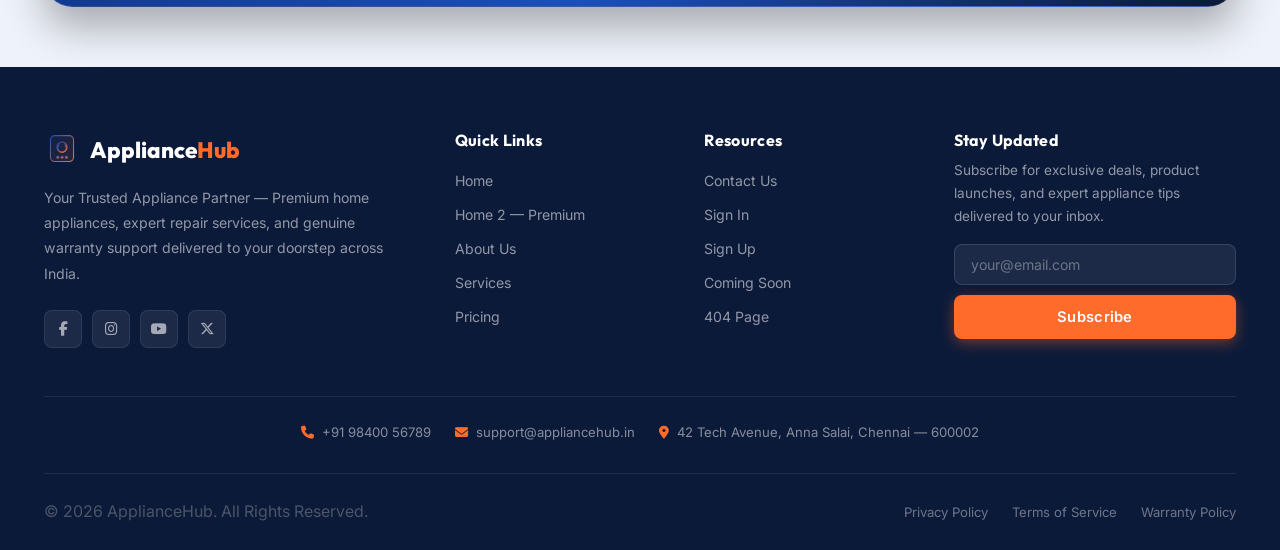
==== commit 01fdbbe8: "fix" ====
--- a/index.html
+++ b/index.html
@@ -14,54 +14,103 @@
 <div id="navbar-placeholder"></div>
 
 <!-- ─── HERO ──────────────────────────────────────────── -->
-<section class="hero section-alt" id="hero">
-  <div class="container">
-    <div class="hero-split">
-      <!-- Content -->
-      <div class="animate-on-scroll">
-        <div class="hero-label">
-          <i class="fas fa-bolt"></i> Trusted Since 2008
-        </div>
-        <h1>Your Home's <span style="color:var(--secondary);">Perfect</span> Appliance Partner</h1>
-        <p class="hero-desc">Discover premium home appliances from top global brands. Expert repair services, genuine spare parts, and comprehensive warranty support — all under one roof.</p>
-        <div class="hero-actions">
+<section class="hero" id="hero" style="padding:0;background:none;overflow:visible;">
+  <div id="hero-cinematic">
+    <!-- Animated background mesh -->
+    <div class="hero-mesh" aria-hidden="true">
+      <div class="mesh-blob mesh-blob-1"></div>
+      <div class="mesh-blob mesh-blob-2"></div>
+      <div class="mesh-blob mesh-blob-3"></div>
+      <div class="mesh-grid"></div>
+    </div>
+
+    <!-- Main layout -->
+    <div class="hero-cin-inner">
+      <!-- Left content column -->
+      <div class="hero-cin-content animate-on-scroll">
+        <!-- Pill label -->
+        <div class="hero-cin-label">
+          <span class="hero-cin-dot"></span>
+          <i class="fas fa-bolt"></i>&nbsp; Trusted Since 2008 &nbsp;·&nbsp; 15,000+ Happy Customers
+        </div>
+
+        <!-- Headline -->
+        <h1 class="hero-cin-h1">
+          <span class="hero-cin-line">Your Home's</span>
+          <span class="hero-cin-line hero-cin-accent">Perfect Partner</span>
+          <span class="hero-cin-line hero-cin-line-sub">for Every Appliance</span>
+        </h1>
+
+        <!-- Sub copy -->
+        <p class="hero-cin-desc">
+          Premium appliances. Expert repairs. Genuine warranties. One destination built for modern Indian homes.
+        </p>
+
+        <!-- CTA row -->
+        <div class="hero-cin-actions">
           <a href="contact.html#booking" class="btn btn-orange btn-lg btn-shine" id="hero-book-btn">
             <i class="fas fa-calendar-check"></i> Book a Service
           </a>
-          <a href="services.html" class="btn btn-secondary btn-lg" id="hero-services-btn">
-            <i class="fas fa-tools"></i> Our Services
+          <a href="services.html" class="hero-cin-ghost-btn" id="hero-services-btn">
+            <i class="fas fa-play-circle"></i> Our Services
           </a>
         </div>
-        <!-- Quick stats -->
-        <div style="display:flex;gap:32px;margin-top:40px;flex-wrap:wrap;">
-          <div>
-            <div style="font-family:var(--font-heading);font-size:1.8rem;font-weight:800;color:var(--primary);" data-counter data-target="15000" data-suffix="+">0+</div>
-            <div style="font-size:0.82rem;color:var(--text-muted);font-weight:500;">Happy Customers</div>
-          </div>
-          <div style="width:1px;background:var(--border);"></div>
-          <div>
-            <div style="font-family:var(--font-heading);font-size:1.8rem;font-weight:800;color:var(--primary);" data-counter data-target="50" data-suffix="+">0+</div>
-            <div style="font-size:0.82rem;color:var(--text-muted);font-weight:500;">Expert Technicians</div>
-          </div>
-          <div style="width:1px;background:var(--border);"></div>
-          <div>
-            <div style="font-family:var(--font-heading);font-size:1.8rem;font-weight:800;color:var(--primary);" data-counter data-target="20" data-suffix=" Yrs">0 Yrs</div>
-            <div style="font-size:0.82rem;color:var(--text-muted);font-weight:500;">Experience</div>
-          </div>
-        </div>
-      </div>
-
-      <!-- Hero Image -->
-      <div class="hero-img-wrap animate-on-scroll delay-2">
-        <img src="assets/images/hero-home1.png" alt="Premium home appliances showroom" class="hero-img" loading="eager">
-        <div class="hero-badge" id="hero-badge">
-          <div class="hero-badge-icon"><i class="fas fa-shield-alt"></i></div>
-          <div class="hero-badge-text">
-            <strong>5-Year</strong>
-            <span>Warranty Guaranteed</span>
-          </div>
-        </div>
-      </div>
+
+        <!-- Trust badges strip -->
+        <div class="hero-cin-trust">
+          <div class="hero-trust-item"><i class="fas fa-shield-check"></i> 5-Yr Warranty</div>
+          <div class="hero-trust-sep"></div>
+          <div class="hero-trust-item"><i class="fas fa-tools"></i> Same-Day Service</div>
+          <div class="hero-trust-sep"></div>
+          <div class="hero-trust-item"><i class="fas fa-headset"></i> 24/7 Support</div>
+        </div>
+      </div>
+
+      <!-- Right visual column -->
+      <div class="hero-cin-visual animate-on-scroll delay-2">
+        <!-- Image with diagonal clip -->
+        <div class="hero-cin-img-wrap">
+          <img src="assets/images/store-interior.png" alt="ApplianceHub Store & Service Center" class="hero-cin-img" loading="eager">
+          <div class="hero-cin-img-glow"></div>
+        </div>
+
+        <!-- Floating stat cards -->
+        <div class="hero-float-card hero-float-card-1" id="hfc-customers">
+          <div class="hfc-icon"><i class="fas fa-users"></i></div>
+          <div class="hfc-body">
+            <div class="hfc-num" data-counter data-target="15000" data-suffix="+">0+</div>
+            <div class="hfc-label">Happy Customers</div>
+          </div>
+        </div>
+
+        <div class="hero-float-card hero-float-card-2" id="hfc-warranty">
+          <div class="hfc-icon hfc-icon-orange"><i class="fas fa-shield-alt"></i></div>
+          <div class="hfc-body">
+            <div class="hfc-num">5-Year</div>
+            <div class="hfc-label">Warranty Guaranteed</div>
+          </div>
+        </div>
+
+        <div class="hero-float-card hero-float-card-3" id="hfc-technicians">
+          <div class="hfc-icon"><i class="fas fa-hard-hat"></i></div>
+          <div class="hfc-body">
+            <div class="hfc-num" data-counter data-target="50" data-suffix="+">0+</div>
+            <div class="hfc-label">Expert Technicians</div>
+          </div>
+        </div>
+
+        <!-- Live availability badge -->
+        <div class="hero-live-badge" id="hero-live-badge">
+          <span class="hero-live-dot"></span>
+          Advisors Online Now
+        </div>
+      </div>
+    </div>
+
+    <!-- Bottom scroll indicator -->
+    <div class="hero-scroll-hint" aria-hidden="true">
+      <span>Scroll to explore</span>
+      <div class="hero-scroll-arrow"><i class="fas fa-chevron-down"></i></div>
     </div>
   </div>
 </section>
@@ -162,7 +211,7 @@
       <div class="feature-card" id="feat-warranty">
         <div class="feature-icon orange"><i class="fas fa-shield-alt"></i></div>
         <h4>Genuine Warranty</h4>
-        <p>All products come with manufacturer warranty and our own extended service guarantee — no compromise on authenticity.</p>
+        <p>All products come with manufacturer warranty and our own extended service guarantee — no compromise.</p>
       </div>
       <div class="feature-card" id="feat-delivery">
         <div class="feature-icon"><i class="fas fa-truck"></i></div>
@@ -223,43 +272,35 @@
     <div class="grid-4 animate-on-scroll">
       <div class="brand-card" id="brand-samsung">
         <img src="assets/images/logo-samsung.svg" alt="Samsung Logo" class="brand-logo-img">
-        <div class="brand-name">Samsung</div>
-        <div style="font-size:0.75rem;color:var(--text-muted);">Authorized Partner</div>
+        <div style="font-size:0.78rem;color:var(--text-muted);font-weight:500;">Authorized Partner</div>
       </div>
       <div class="brand-card" id="brand-lg">
         <img src="assets/images/logo-lg.svg" alt="LG Logo" class="brand-logo-img">
-        <div class="brand-name">LG</div>
-        <div style="font-size:0.75rem;color:var(--text-muted);">Authorized Partner</div>
+        <div style="font-size:0.78rem;color:var(--text-muted);font-weight:500;">Authorized Partner</div>
       </div>
       <div class="brand-card" id="brand-whirlpool">
         <img src="assets/images/logo-whirlpool.svg" alt="Whirlpool Logo" class="brand-logo-img">
-        <div class="brand-name">Whirlpool</div>
-        <div style="font-size:0.75rem;color:var(--text-muted);">Authorized Partner</div>
+        <div style="font-size:0.78rem;color:var(--text-muted);font-weight:500;">Authorized Partner</div>
       </div>
       <div class="brand-card" id="brand-bosch">
         <img src="assets/images/logo-bosch.svg" alt="Bosch Logo" class="brand-logo-img">
-        <div class="brand-name">Bosch</div>
-        <div style="font-size:0.75rem;color:var(--text-muted);">Authorized Partner</div>
+        <div style="font-size:0.78rem;color:var(--text-muted);font-weight:500;">Authorized Partner</div>
       </div>
       <div class="brand-card" id="brand-sony">
         <img src="assets/images/logo-sony.svg" alt="Sony Logo" class="brand-logo-img">
-        <div class="brand-name">Sony</div>
-        <div style="font-size:0.75rem;color:var(--text-muted);">Authorized Partner</div>
+        <div style="font-size:0.78rem;color:var(--text-muted);font-weight:500;">Authorized Partner</div>
       </div>
       <div class="brand-card" id="brand-panasonic">
         <img src="assets/images/logo-panasonic.svg" alt="Panasonic Logo" class="brand-logo-img">
-        <div class="brand-name">Panasonic</div>
-        <div style="font-size:0.75rem;color:var(--text-muted);">Authorized Partner</div>
+        <div style="font-size:0.78rem;color:var(--text-muted);font-weight:500;">Authorized Partner</div>
       </div>
       <div class="brand-card" id="brand-haier">
         <img src="assets/images/logo-haier.svg" alt="Haier Logo" class="brand-logo-img">
-        <div class="brand-name">Haier</div>
-        <div style="font-size:0.75rem;color:var(--text-muted);">Authorized Partner</div>
+        <div style="font-size:0.78rem;color:var(--text-muted);font-weight:500;">Authorized Partner</div>
       </div>
       <div class="brand-card" id="brand-godrej">
         <img src="assets/images/logo-godrej.svg" alt="Godrej Logo" class="brand-logo-img">
-        <div class="brand-name">Godrej</div>
-        <div style="font-size:0.75rem;color:var(--text-muted);">Authorized Partner</div>
+        <div style="font-size:0.78rem;color:var(--text-muted);font-weight:500;">Authorized Partner</div>
       </div>
     </div>
   </div>
--- a/style.css
+++ b/style.css
@@ -840,7 +840,11 @@
   transition: transform 0.3s ease;
 }
 .brand-card:hover .brand-logo-img {
-  transform: scale(1.06);
+  transform: scale(1.08);
+}
+[data-theme="dark"] #brand-sony .brand-logo-img,
+[data-theme="dark"] #brand-bosch .brand-logo-img {
+  filter: brightness(0) invert(1);
 }
 .brand-name {
   font-family: var(--font-heading);
@@ -961,11 +965,395 @@
    HERO SECTIONS
    ============================================================ */
 .hero {
-  padding-top: calc(var(--nav-height) + 60px);
-  padding-bottom: 80px;
+  padding-top: 0;
+  padding-bottom: 0;
   position: relative;
   overflow: hidden;
 }
+
+/* ── CINEMATIC HERO ─────────────────────────────────────── */
+@keyframes blobFloat {
+  0%,100% { transform: translate(0,0) scale(1); }
+  33%      { transform: translate(30px,-40px) scale(1.08); }
+  66%      { transform: translate(-20px,25px) scale(0.95); }
+}
+@keyframes heroFadeUp {
+  from { opacity:0; transform:translateY(28px); }
+  to   { opacity:1; transform:translateY(0); }
+}
+@keyframes cardFloat {
+  0%,100% { transform: translateY(0px); }
+  50%      { transform: translateY(-10px); }
+}
+@keyframes dotPulse {
+  0%,100% { opacity:1; transform:scale(1); }
+  50%      { opacity:0.5; transform:scale(1.6); }
+}
+@keyframes scrollBounce {
+  0%,100% { transform:translateY(0); opacity:1; }
+  50%      { transform:translateY(8px); opacity:0.5; }
+}
+@keyframes liveDot {
+  0%,100% { box-shadow:0 0 0 0 rgba(34,197,94,0.6); }
+  70%      { box-shadow:0 0 0 8px rgba(34,197,94,0); }
+}
+
+#hero-cinematic {
+  min-height: 100vh;
+  display: flex;
+  flex-direction: column;
+  position: relative;
+  overflow: hidden;
+  background: var(--bg);
+  padding-top: var(--nav-height);
+}
+
+/* Mesh background */
+.hero-mesh {
+  position: absolute;
+  inset: 0;
+  pointer-events: none;
+  z-index: 0;
+}
+.mesh-blob {
+  position: absolute;
+  border-radius: 50%;
+  filter: blur(80px);
+  opacity: 0.45;
+}
+.mesh-blob-1 {
+  width: 700px; height: 700px;
+  background: radial-gradient(circle, rgba(27,79,187,0.35) 0%, transparent 70%);
+  top: -200px; left: -200px;
+  animation: blobFloat 18s ease-in-out infinite;
+}
+.mesh-blob-2 {
+  width: 600px; height: 600px;
+  background: radial-gradient(circle, rgba(255,107,43,0.25) 0%, transparent 70%);
+  bottom: -150px; right: -100px;
+  animation: blobFloat 22s ease-in-out infinite 4s;
+}
+.mesh-blob-3 {
+  width: 400px; height: 400px;
+  background: radial-gradient(circle, rgba(36,96,214,0.2) 0%, transparent 70%);
+  top: 40%; left: 50%;
+  animation: blobFloat 14s ease-in-out infinite 8s;
+}
+.mesh-grid {
+  position: absolute;
+  inset: 0;
+  background-image:
+    linear-gradient(rgba(27,79,187,0.05) 1px, transparent 1px),
+    linear-gradient(90deg, rgba(27,79,187,0.05) 1px, transparent 1px);
+  background-size: 64px 64px;
+}
+[data-theme="dark"] .mesh-blob-1 { opacity:0.55; }
+[data-theme="dark"] .mesh-blob-2 { opacity:0.45; }
+[data-theme="dark"] .mesh-grid {
+  background-image:
+    linear-gradient(rgba(100,140,255,0.06) 1px, transparent 1px),
+    linear-gradient(90deg, rgba(100,140,255,0.06) 1px, transparent 1px);
+}
+
+/* Inner layout */
+.hero-cin-inner {
+  position: relative;
+  z-index: 1;
+  flex: 1;
+  display: grid;
+  grid-template-columns: 1fr 1fr;
+  gap: 60px;
+  align-items: center;
+  max-width: var(--container-max);
+  margin: 0 auto;
+  padding: 80px 24px 60px;
+  width: 100%;
+}
+
+/* Content column */
+.hero-cin-content { display: flex; flex-direction: column; gap: 0; }
+
+.hero-cin-label {
+  display: inline-flex;
+  align-items: center;
+  gap: 8px;
+  padding: 6px 18px;
+  background: rgba(27,79,187,0.10);
+  border: 1px solid rgba(27,79,187,0.25);
+  border-radius: var(--radius-pill);
+  font-size: 0.75rem;
+  font-weight: 700;
+  letter-spacing: 0.12em;
+  text-transform: uppercase;
+  color: var(--primary);
+  margin-bottom: 26px;
+  width: fit-content;
+}
+.hero-cin-dot {
+  width: 7px; height: 7px;
+  border-radius: 50%;
+  background: var(--secondary);
+  animation: dotPulse 2s ease-in-out infinite;
+  flex-shrink: 0;
+}
+
+/* Headline */
+.hero-cin-h1 {
+  font-family: var(--font-heading);
+  font-size: clamp(2.6rem, 4.5vw, 4.2rem);
+  font-weight: 900;
+  line-height: 1.08;
+  color: var(--text-heading);
+  margin: 0 0 28px;
+  display: flex;
+  flex-direction: column;
+  gap: 4px;
+}
+.hero-cin-line { display: block; }
+.hero-cin-accent {
+  background: linear-gradient(120deg, var(--primary) 0%, var(--secondary) 100%);
+  -webkit-background-clip: text;
+  -webkit-text-fill-color: transparent;
+  background-clip: text;
+}
+.hero-cin-line-sub {
+  font-size: 0.55em;
+  font-weight: 500;
+  color: var(--text-body);
+  -webkit-text-fill-color: var(--text-body);
+  background: none;
+  letter-spacing: 0.01em;
+}
+
+/* Description */
+.hero-cin-desc {
+  font-size: 1.1rem;
+  color: var(--text-body);
+  line-height: 1.8;
+  margin-bottom: 38px;
+  max-width: 480px;
+}
+
+/* CTA actions */
+.hero-cin-actions {
+  display: flex;
+  gap: 16px;
+  flex-wrap: wrap;
+  align-items: center;
+  margin-bottom: 40px;
+}
+.hero-cin-ghost-btn {
+  display: inline-flex;
+  align-items: center;
+  gap: 9px;
+  padding: 14px 28px;
+  border: 2px solid var(--border);
+  border-radius: var(--radius-pill);
+  font-size: 0.92rem;
+  font-weight: 600;
+  color: var(--text-heading);
+  text-decoration: none;
+  transition: var(--transition);
+  background: transparent;
+}
+.hero-cin-ghost-btn:hover {
+  border-color: var(--primary);
+  color: var(--primary);
+  background: rgba(27,79,187,0.06);
+  transform: translateY(-2px);
+}
+
+/* Trust strip */
+.hero-cin-trust {
+  display: flex;
+  align-items: center;
+  gap: 0;
+  flex-wrap: wrap;
+  gap: 4px;
+}
+.hero-trust-item {
+  display: flex;
+  align-items: center;
+  gap: 7px;
+  font-size: 0.82rem;
+  font-weight: 600;
+  color: var(--text-muted);
+  padding: 6px 14px;
+  border-radius: var(--radius-pill);
+  background: var(--bg-alt);
+  border: 1px solid var(--border);
+}
+.hero-trust-item i { color: var(--primary); }
+.hero-trust-sep {
+  width: 4px; height: 4px;
+  border-radius: 50%;
+  background: var(--border);
+  margin: 0 4px;
+}
+
+/* Visual column */
+.hero-cin-visual {
+  position: relative;
+}
+
+/* Image with diagonal clip */
+.hero-cin-img-wrap {
+  position: relative;
+  border-radius: var(--radius-xl);
+  overflow: hidden;
+  box-shadow: 0 30px 80px rgba(27,79,187,0.22), 0 8px 24px rgba(0,0,0,0.15);
+  clip-path: polygon(0 0, 100% 0, 100% 90%, 88% 100%, 0 100%);
+}
+.hero-cin-img {
+  width: 100%;
+  aspect-ratio: 4/3;
+  object-fit: cover;
+  display: block;
+}
+.hero-cin-img-glow {
+  position: absolute;
+  bottom: 0; left: 0; right: 0;
+  height: 40%;
+  background: linear-gradient(to top, rgba(27,79,187,0.35), transparent);
+  pointer-events: none;
+}
+
+/* Floating stat cards */
+.hero-float-card {
+  position: absolute;
+  background: var(--bg-card);
+  border: 1px solid var(--border);
+  border-radius: var(--radius-md);
+  padding: 14px 18px;
+  display: flex;
+  align-items: center;
+  gap: 12px;
+  box-shadow: var(--shadow-lg);
+  backdrop-filter: blur(16px);
+  -webkit-backdrop-filter: blur(16px);
+  z-index: 2;
+  white-space: nowrap;
+}
+[data-theme="dark"] .hero-float-card { background: rgba(17,24,39,0.92); }
+
+.hero-float-card-1 {
+  top: -28px; left: -24px;
+  animation: cardFloat 4s ease-in-out infinite;
+}
+.hero-float-card-2 {
+  bottom: 60px; left: -36px;
+  animation: cardFloat 5s ease-in-out infinite 1s;
+}
+.hero-float-card-3 {
+  top: 30%; right: -28px;
+  animation: cardFloat 4.5s ease-in-out infinite 0.5s;
+}
+
+.hfc-icon {
+  width: 42px; height: 42px;
+  border-radius: var(--radius-sm);
+  background: rgba(27,79,187,0.12);
+  color: var(--primary);
+  display: flex; align-items: center; justify-content: center;
+  font-size: 1.1rem; flex-shrink: 0;
+}
+.hfc-icon-orange {
+  background: rgba(255,107,43,0.12);
+  color: var(--secondary);
+}
+.hfc-num {
+  font-family: var(--font-heading);
+  font-size: 1.25rem;
+  font-weight: 800;
+  color: var(--text-heading);
+  line-height: 1;
+}
+.hfc-label {
+  font-size: 0.74rem;
+  color: var(--text-muted);
+  font-weight: 500;
+  margin-top: 3px;
+}
+
+/* Live badge */
+.hero-live-badge {
+  position: absolute;
+  top: 20px; right: 20px;
+  display: inline-flex;
+  align-items: center;
+  gap: 9px;
+  background: var(--bg-card);
+  border: 1px solid var(--border);
+  border-radius: var(--radius-pill);
+  padding: 8px 16px;
+  font-size: 0.78rem;
+  font-weight: 700;
+  color: var(--text-heading);
+  box-shadow: var(--shadow-md);
+  backdrop-filter: blur(16px);
+  -webkit-backdrop-filter: blur(16px);
+  z-index: 3;
+}
+[data-theme="dark"] .hero-live-badge {
+  background: rgba(17,24,39,0.92);
+  border-color: rgba(34,197,94,0.3);
+}
+.hero-live-dot {
+  width: 8px; height: 8px;
+  border-radius: 50%;
+  background: #22C55E;
+  box-shadow: 0 0 8px #22C55E;
+  animation: liveDot 1.5s ease-in-out infinite;
+  flex-shrink: 0;
+}
+
+/* Scroll hint */
+.hero-scroll-hint {
+  position: relative;
+  z-index: 1;
+  display: flex;
+  flex-direction: column;
+  align-items: center;
+  gap: 8px;
+  padding-bottom: 32px;
+  color: var(--text-muted);
+  font-size: 0.75rem;
+  letter-spacing: 0.08em;
+  text-transform: uppercase;
+}
+.hero-scroll-arrow {
+  width: 36px; height: 36px;
+  border: 1.5px solid var(--border);
+  border-radius: 50%;
+  display: flex; align-items: center; justify-content: center;
+  font-size: 0.85rem;
+  color: var(--text-muted);
+  animation: scrollBounce 2s ease-in-out infinite;
+}
+
+/* ── RESPONSIVE ───────────────────────────────────────────── */
+@media (max-width: 1024px) {
+  .hero-float-card-1 { top: -16px; left: -8px; }
+  .hero-float-card-2 { bottom: 48px; left: -8px; }
+  .hero-float-card-3 { right: -8px; }
+}
+@media (max-width: 768px) {
+  .hero-cin-inner {
+    grid-template-columns: 1fr;
+    gap: 48px;
+    padding: 48px 20px 40px;
+  }
+  .hero-cin-h1 { font-size: clamp(2.2rem, 8vw, 3rem); }
+  .hero-cin-desc { font-size: 1rem; }
+  .hero-cin-actions { flex-direction: column; align-items: flex-start; }
+  .hero-float-card-1 { top: -14px; left: 10px; }
+  .hero-float-card-2 { display: none; }
+  .hero-float-card-3 { right: 10px; top: -14px; top: auto; bottom: 16px; }
+  .hero-live-badge { top: 14px; right: 14px; }
+  .hero-scroll-hint { display: none; }
+}
+
+/* ── LEGACY HERO (other pages) ──────────────────────────── */
 .hero-split {
   display: grid;
   grid-template-columns: 1fr 1fr;
@@ -1110,9 +1498,9 @@
 
 @media (max-width: 768px) {
   .hero-split { grid-template-columns: 1fr; gap: 36px; }
-  .hero { padding-top: calc(var(--nav-height) + 32px); padding-bottom: 48px; }
   .hero-actions { flex-direction: column; align-items: flex-start; }
 }
+
 
 /* ============================================================
    PROCESS / TIMELINE
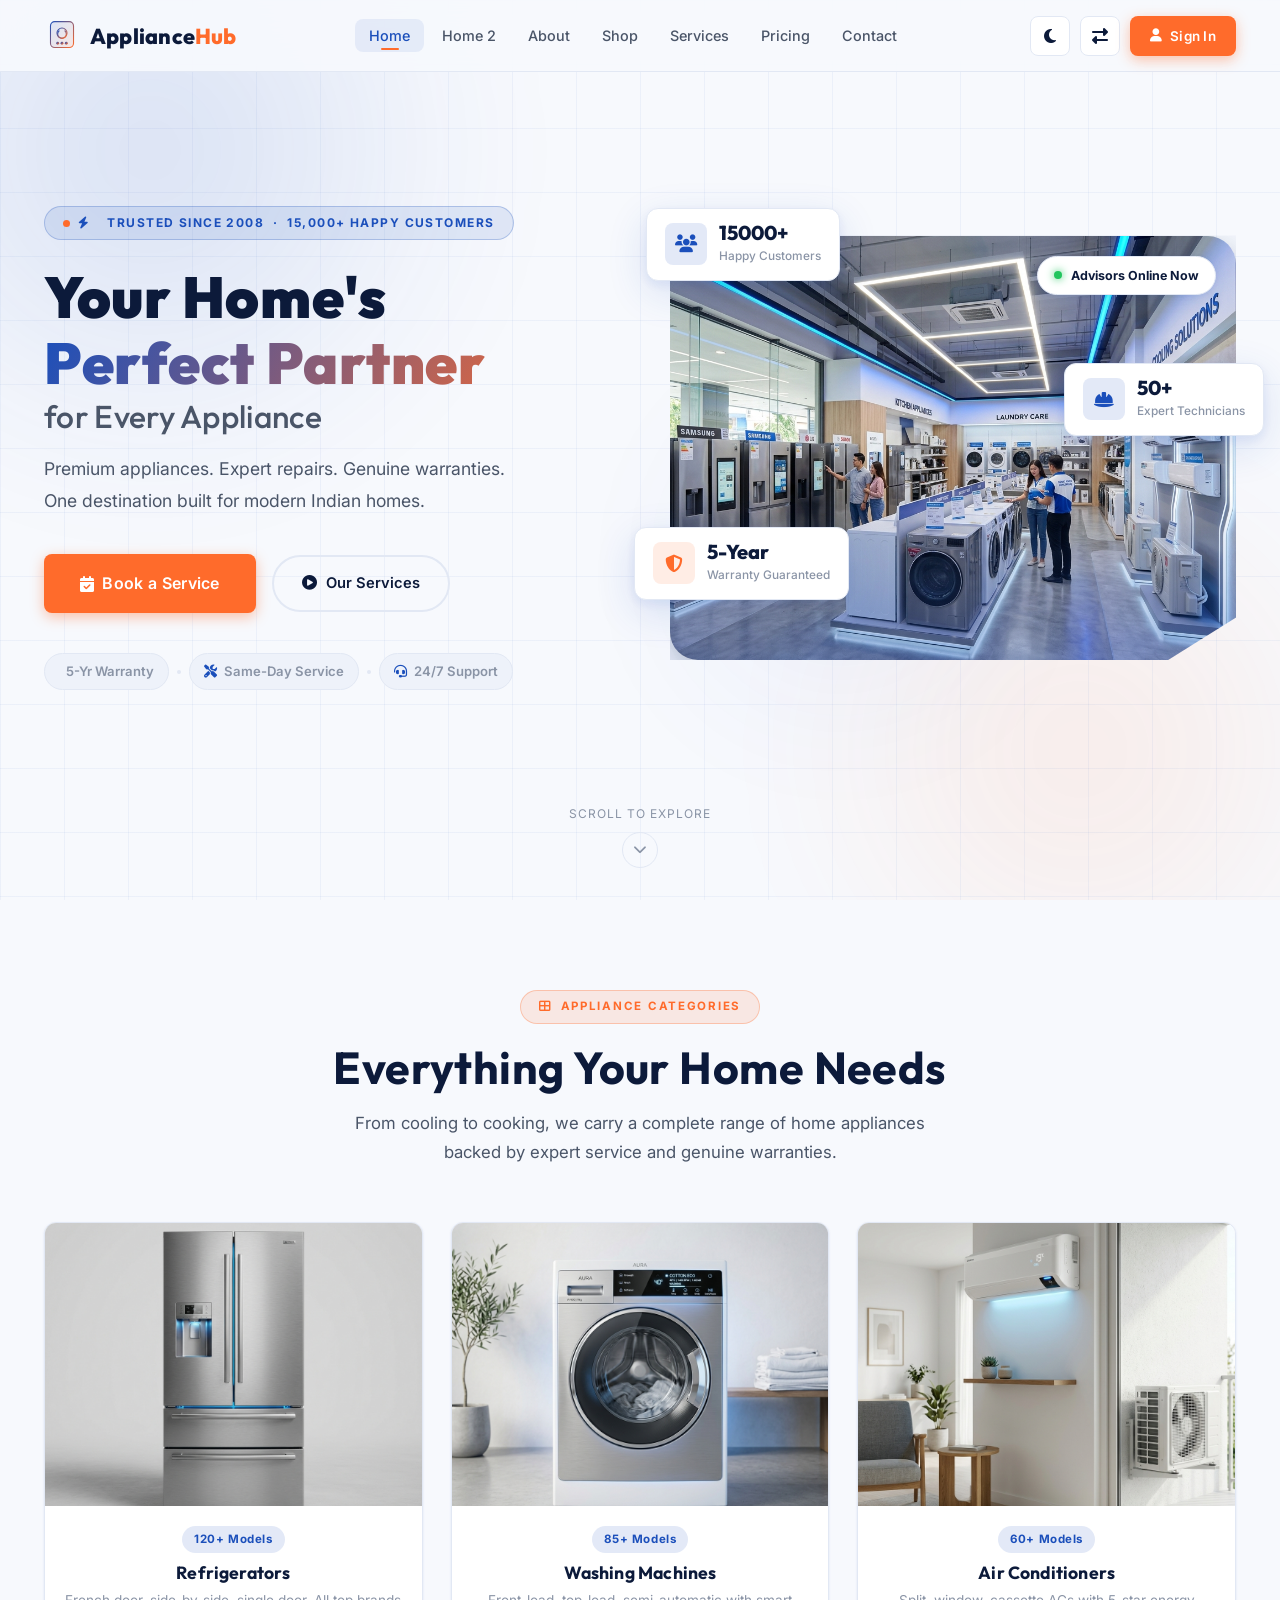
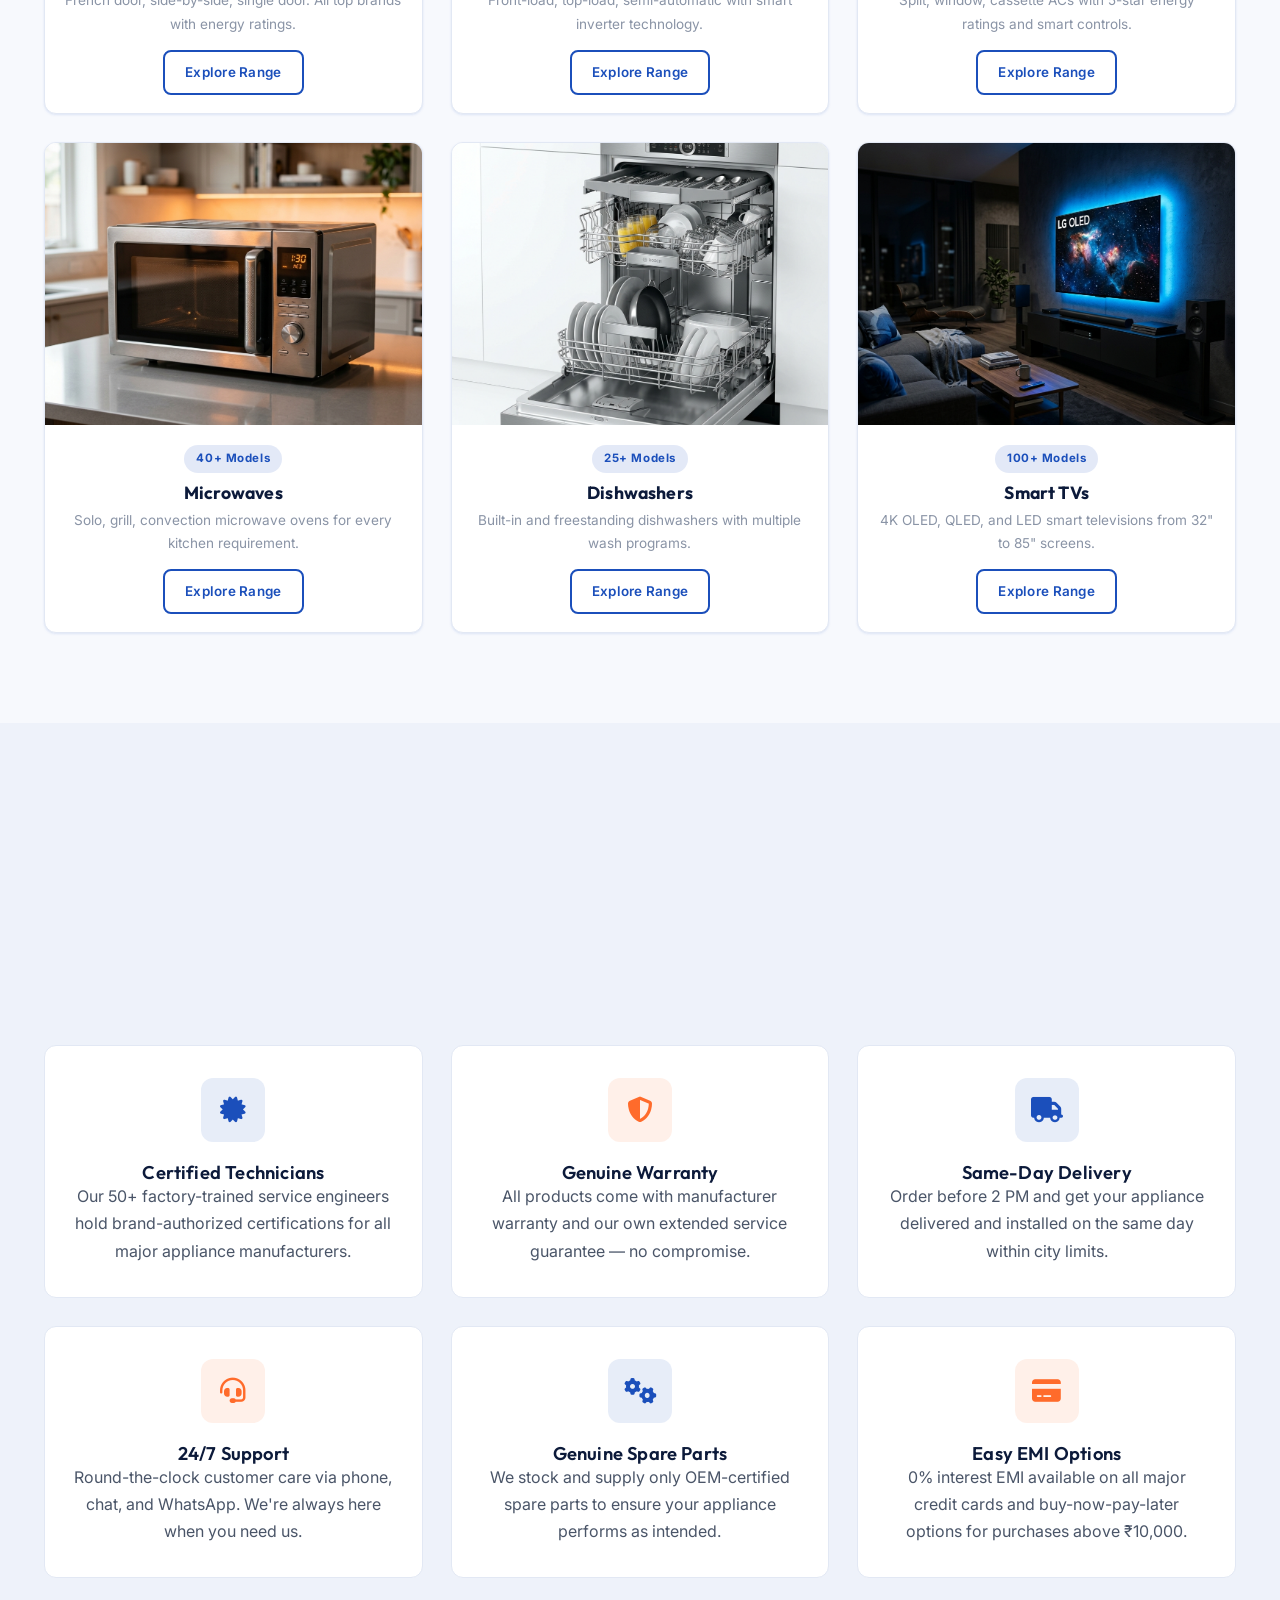
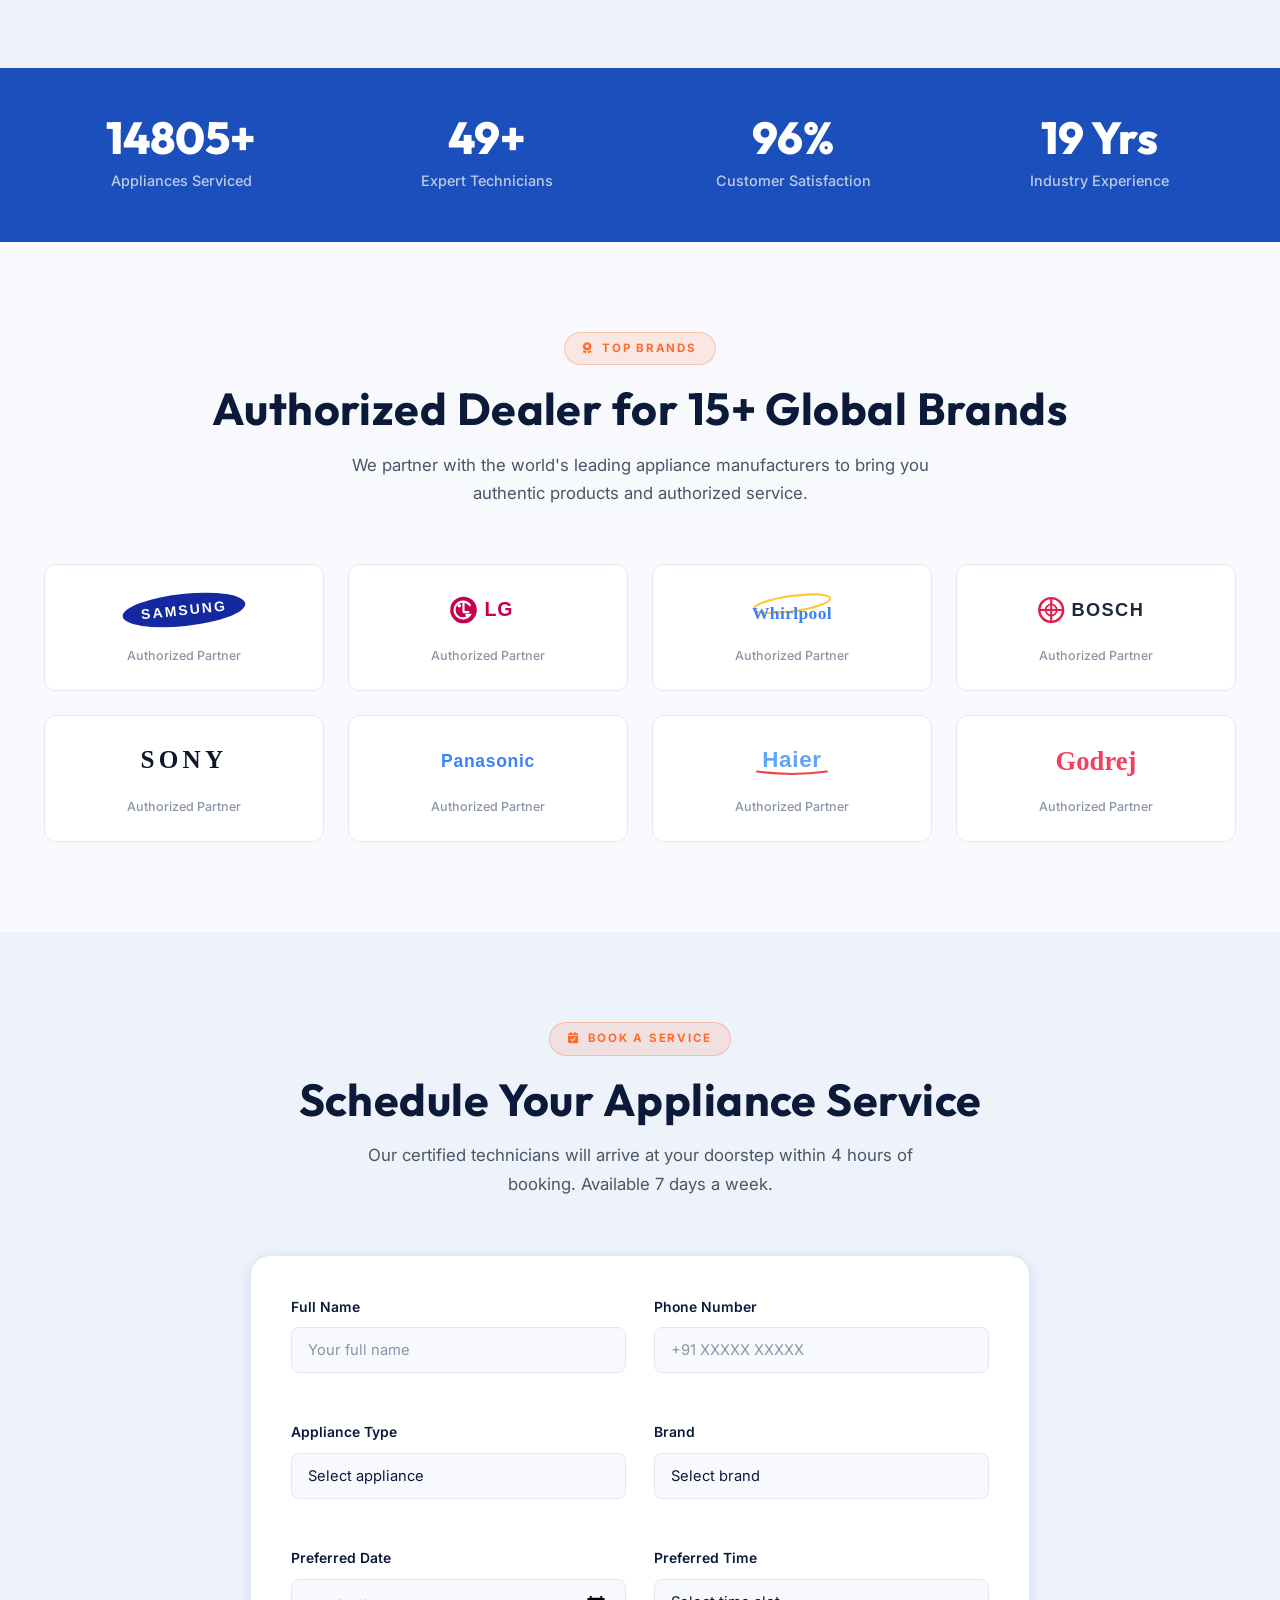
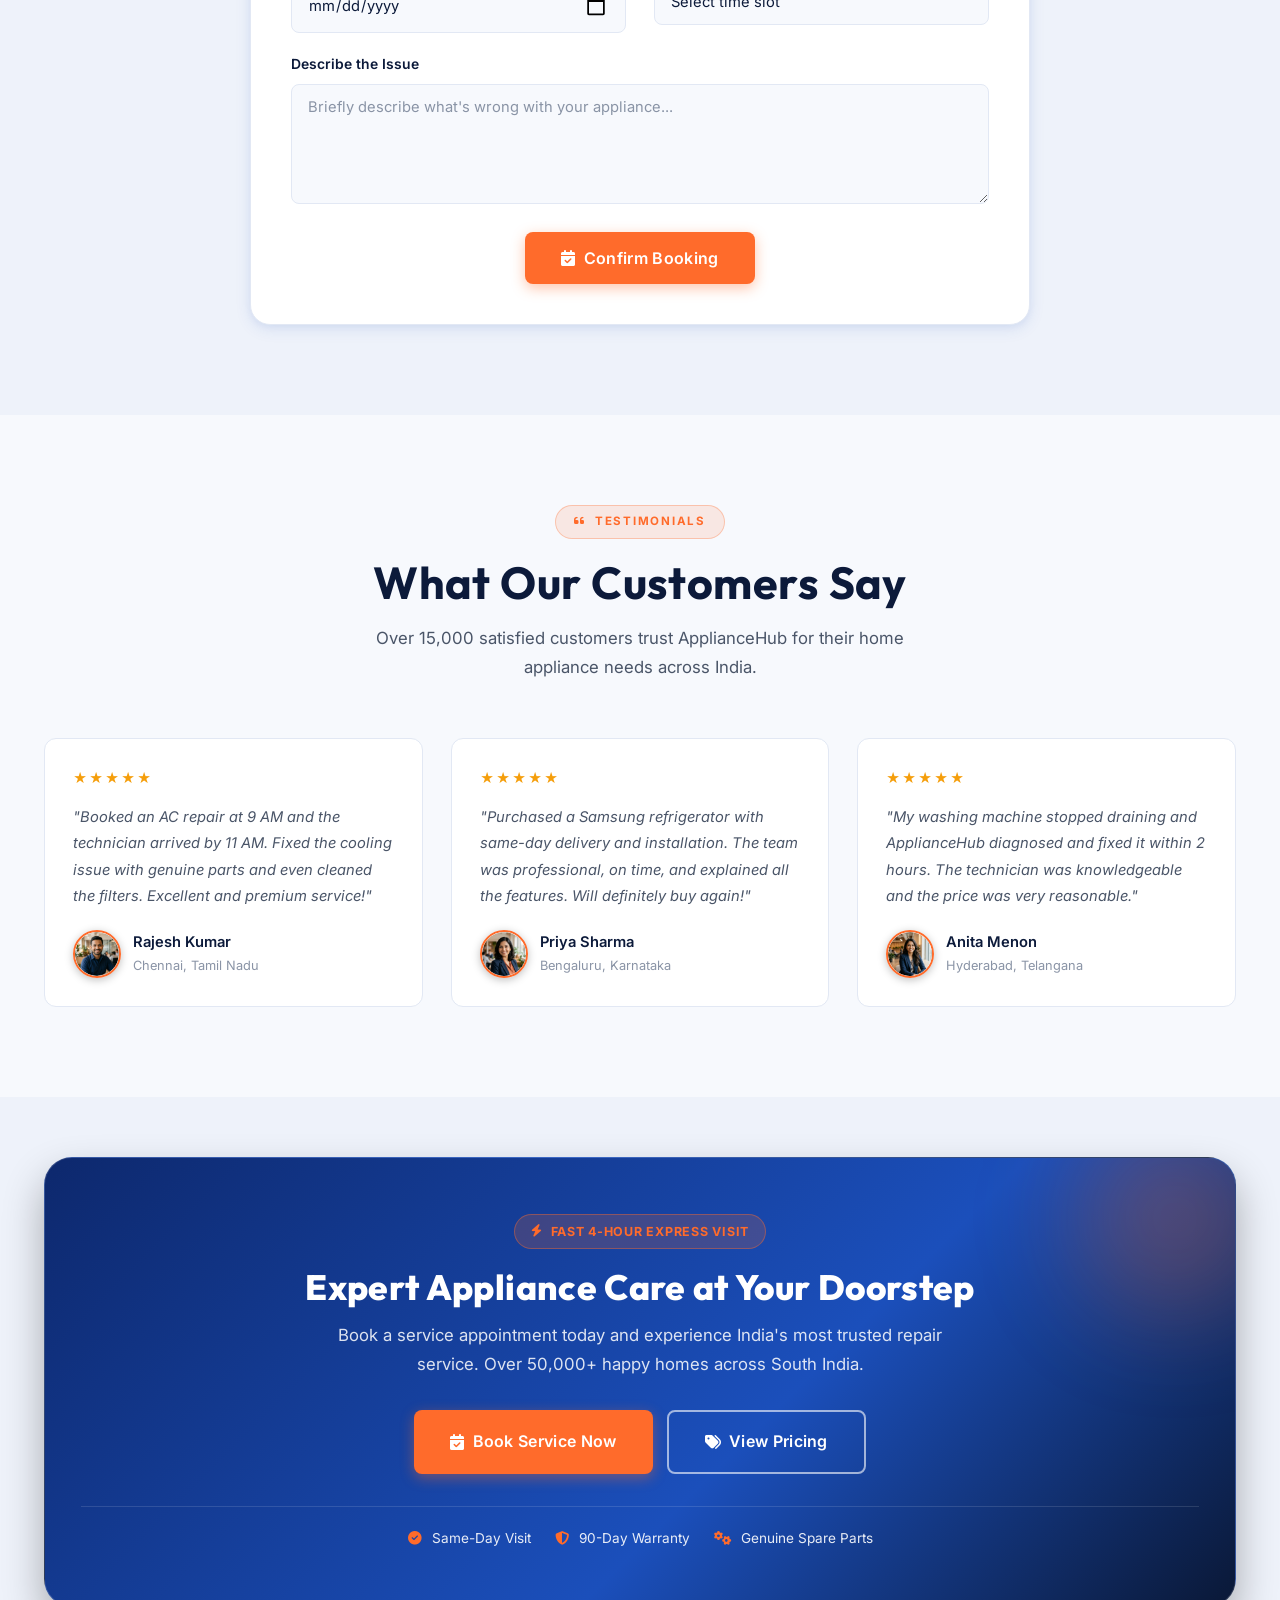
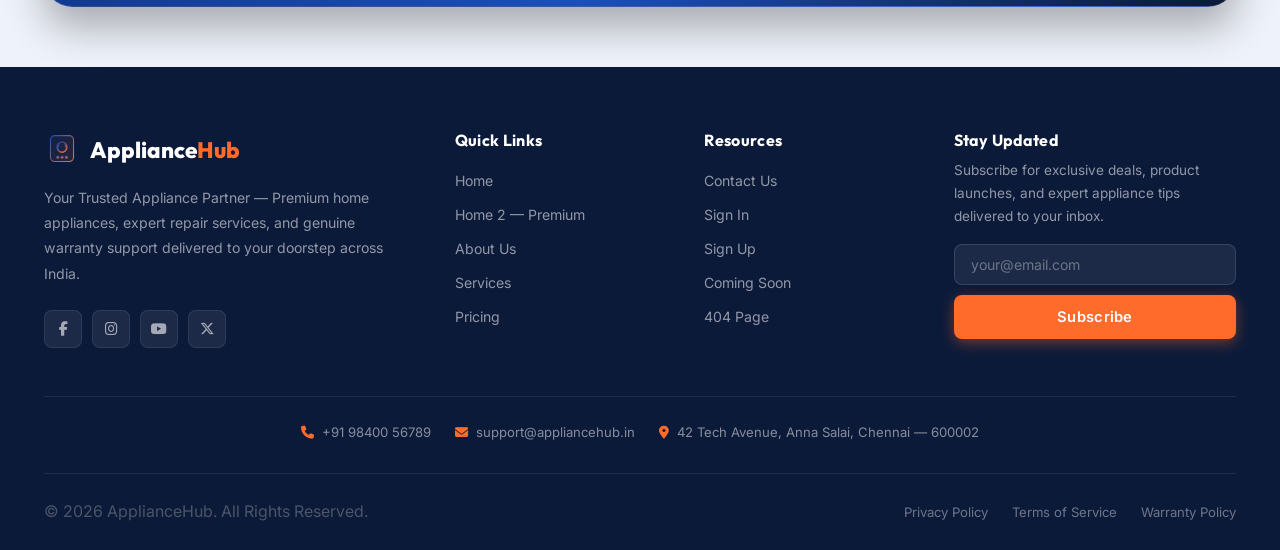
==== commit 87961d0d: "fix" ====
--- a/index.html
+++ b/index.html
@@ -399,7 +399,7 @@
     <div class="grid-3 animate-on-scroll">
       <div class="testimonial-card" id="test-1">
         <div class="testimonial-stars">★★★★★</div>
-        <p class="testimonial-text">"Booked an AC repair at 9 AM and the technician arrived by 11 AM. Fixed the cooling issue with genuine parts and even cleaned the filters. Excellent service!"</p>
+        <p class="testimonial-text">"Booked an AC repair at 9 AM and the technician arrived by 11 AM. Fixed the cooling issue with genuine parts and even cleaned the filters. Excellent and premium service!"</p>
         <div class="testimonial-author">
           <img src="assets/images/avatar-rajesh.png" alt="Rajesh Kumar" class="testimonial-avatar">
           <div>
--- a/style.css
+++ b/style.css
@@ -248,13 +248,19 @@
 }
 
 /* Orange CTA Button */
+.btn-orange,
+.btn-orange *,
+a.btn-orange,
+a.btn-orange * {
+  color: #ffffff !important;
+}
 .btn-orange {
   background: var(--secondary);
-  color: #fff;
   box-shadow: 0 4px 14px rgba(255,107,43,0.4);
 }
 .btn-orange:hover {
   background: var(--secondary-dark);
+  color: #ffffff !important;
   box-shadow: 0 6px 20px rgba(255,107,43,0.5);
   transform: translateY(-1px);
 }
@@ -493,6 +499,12 @@
 @media (max-width: 768px) {
   .nav-links { display: none; }
   .nav-hamburger { display: flex; }
+  .nav-actions #nav-dark-toggle,
+  .nav-actions #nav-rtl-toggle,
+  .nav-actions #nav-signin,
+  .nav-actions #nav-book {
+    display: none !important;
+  }
 }
 
 /* ============================================================
@@ -1342,15 +1354,84 @@
     grid-template-columns: 1fr;
     gap: 48px;
     padding: 48px 20px 40px;
+    text-align: center;
   }
-  .hero-cin-h1 { font-size: clamp(2.2rem, 8vw, 3rem); }
-  .hero-cin-desc { font-size: 1rem; }
-  .hero-cin-actions { flex-direction: column; align-items: flex-start; }
-  .hero-float-card-1 { top: -14px; left: 10px; }
+  .hero-cin-content {
+    align-items: center;
+    text-align: center;
+  }
+  .hero-cin-label {
+    margin-left: auto;
+    margin-right: auto;
+  }
+  .hero-cin-h1 {
+    font-size: clamp(2.2rem, 8vw, 3rem);
+    text-align: center;
+  }
+  .hero-cin-desc {
+    font-size: 1rem;
+    text-align: center;
+    margin-left: auto;
+    margin-right: auto;
+  }
+  .hero-cin-actions {
+    flex-direction: column;
+    align-items: center;
+    justify-content: center;
+    width: 100%;
+  }
+  .hero-cin-actions .btn,
+  .hero-cin-actions .hero-cin-ghost-btn {
+    width: 100%;
+    max-width: 320px;
+    justify-content: center;
+  }
+  .hero-cin-trust {
+    justify-content: center;
+  }
+  .hero-float-card-1 {
+    top: -22px;
+    left: 10px;
+    padding: 10px 14px;
+  }
   .hero-float-card-2 { display: none; }
-  .hero-float-card-3 { right: 10px; top: -14px; top: auto; bottom: 16px; }
-  .hero-live-badge { top: 14px; right: 14px; }
+  .hero-float-card-3 {
+    right: 10px;
+    top: auto;
+    bottom: -16px;
+    padding: 10px 14px;
+  }
+  .hero-live-badge {
+    top: 12px;
+    right: 10px;
+    padding: 6px 12px;
+    font-size: 0.73rem;
+  }
   .hero-scroll-hint { display: none; }
+}
+
+@media (max-width: 480px) {
+  .hero-float-card-1 {
+    top: -20px;
+    left: 8px;
+    padding: 7px 10px;
+    gap: 8px;
+  }
+  .hero-float-card-1 .hfc-icon {
+    width: 32px; height: 32px;
+    font-size: 0.85rem;
+  }
+  .hero-float-card-1 .hfc-num { font-size: 0.95rem; }
+  .hero-float-card-1 .hfc-label { font-size: 0.65rem; }
+
+  .hero-float-card-3 { display: none; }
+
+  .hero-live-badge {
+    top: 10px;
+    right: 8px;
+    padding: 5px 10px;
+    font-size: 0.7rem;
+  }
 }
 
 /* ── LEGACY HERO (other pages) ──────────────────────────── */
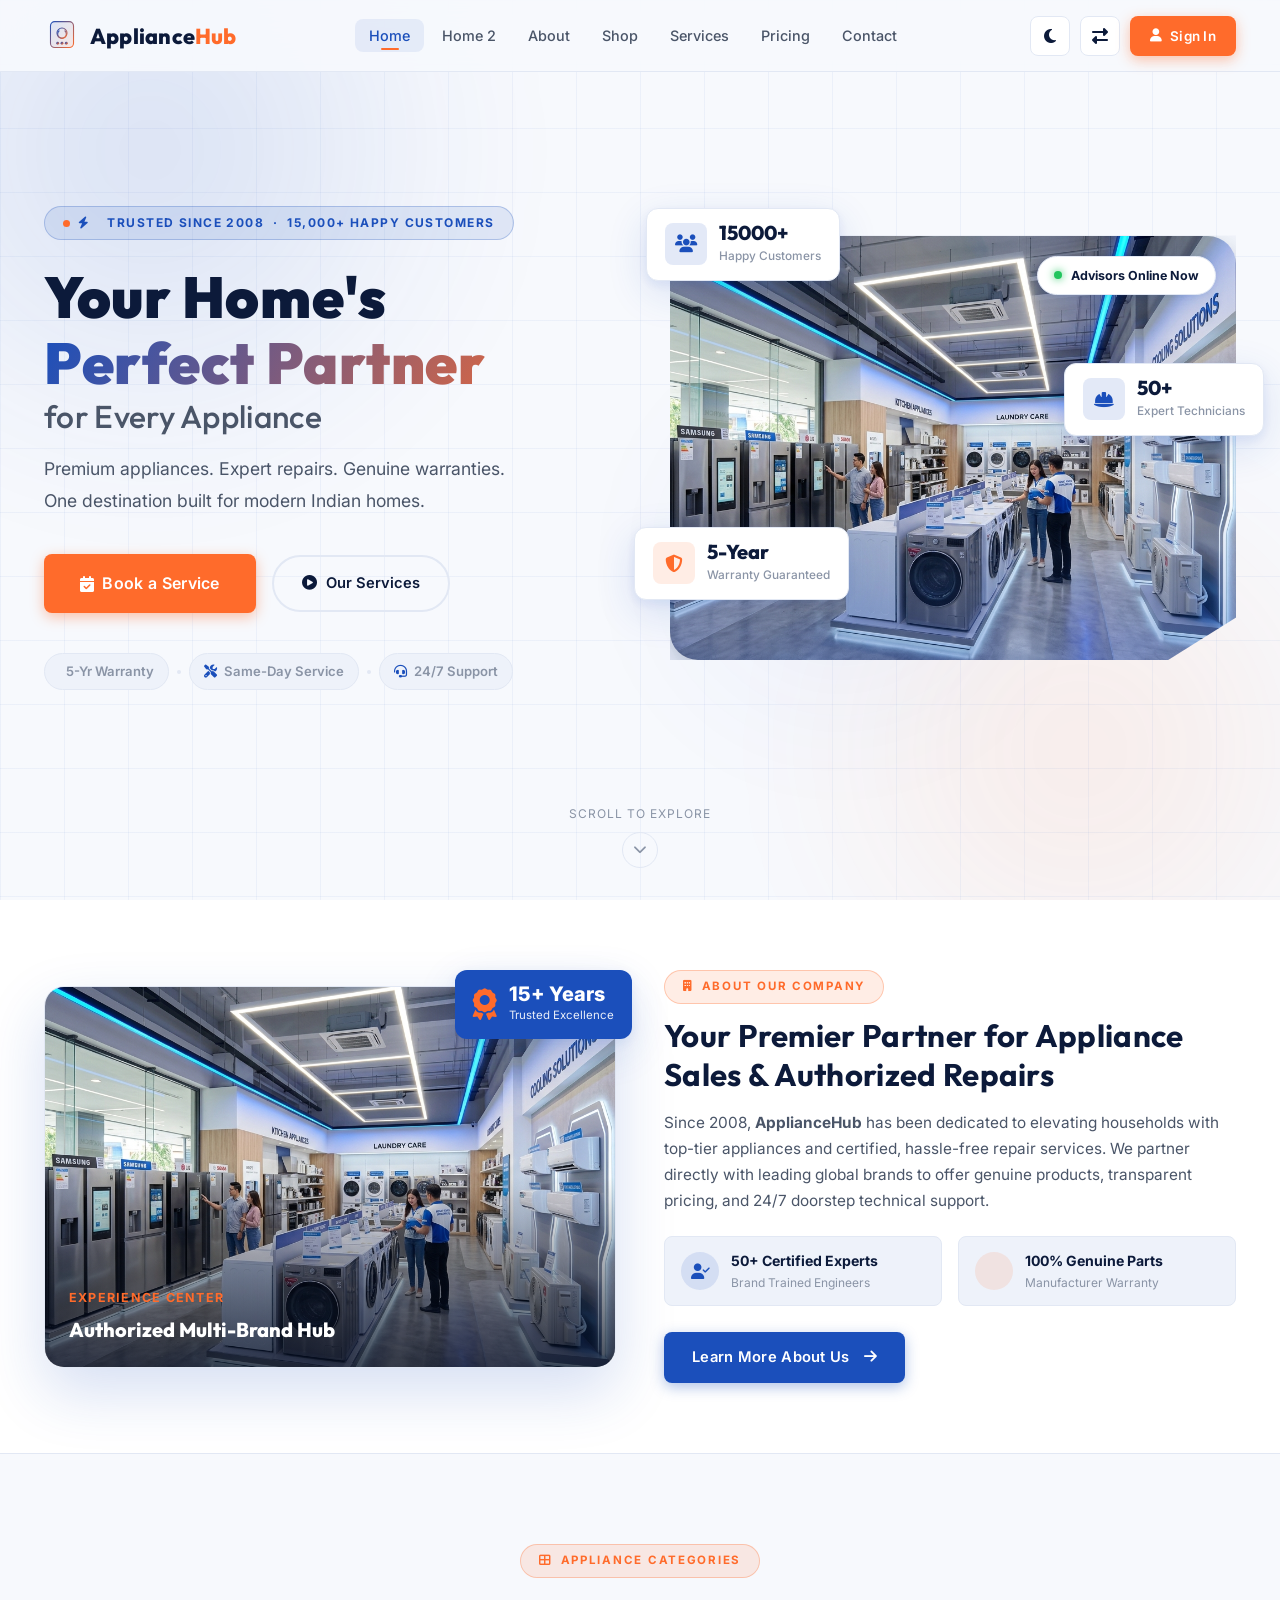
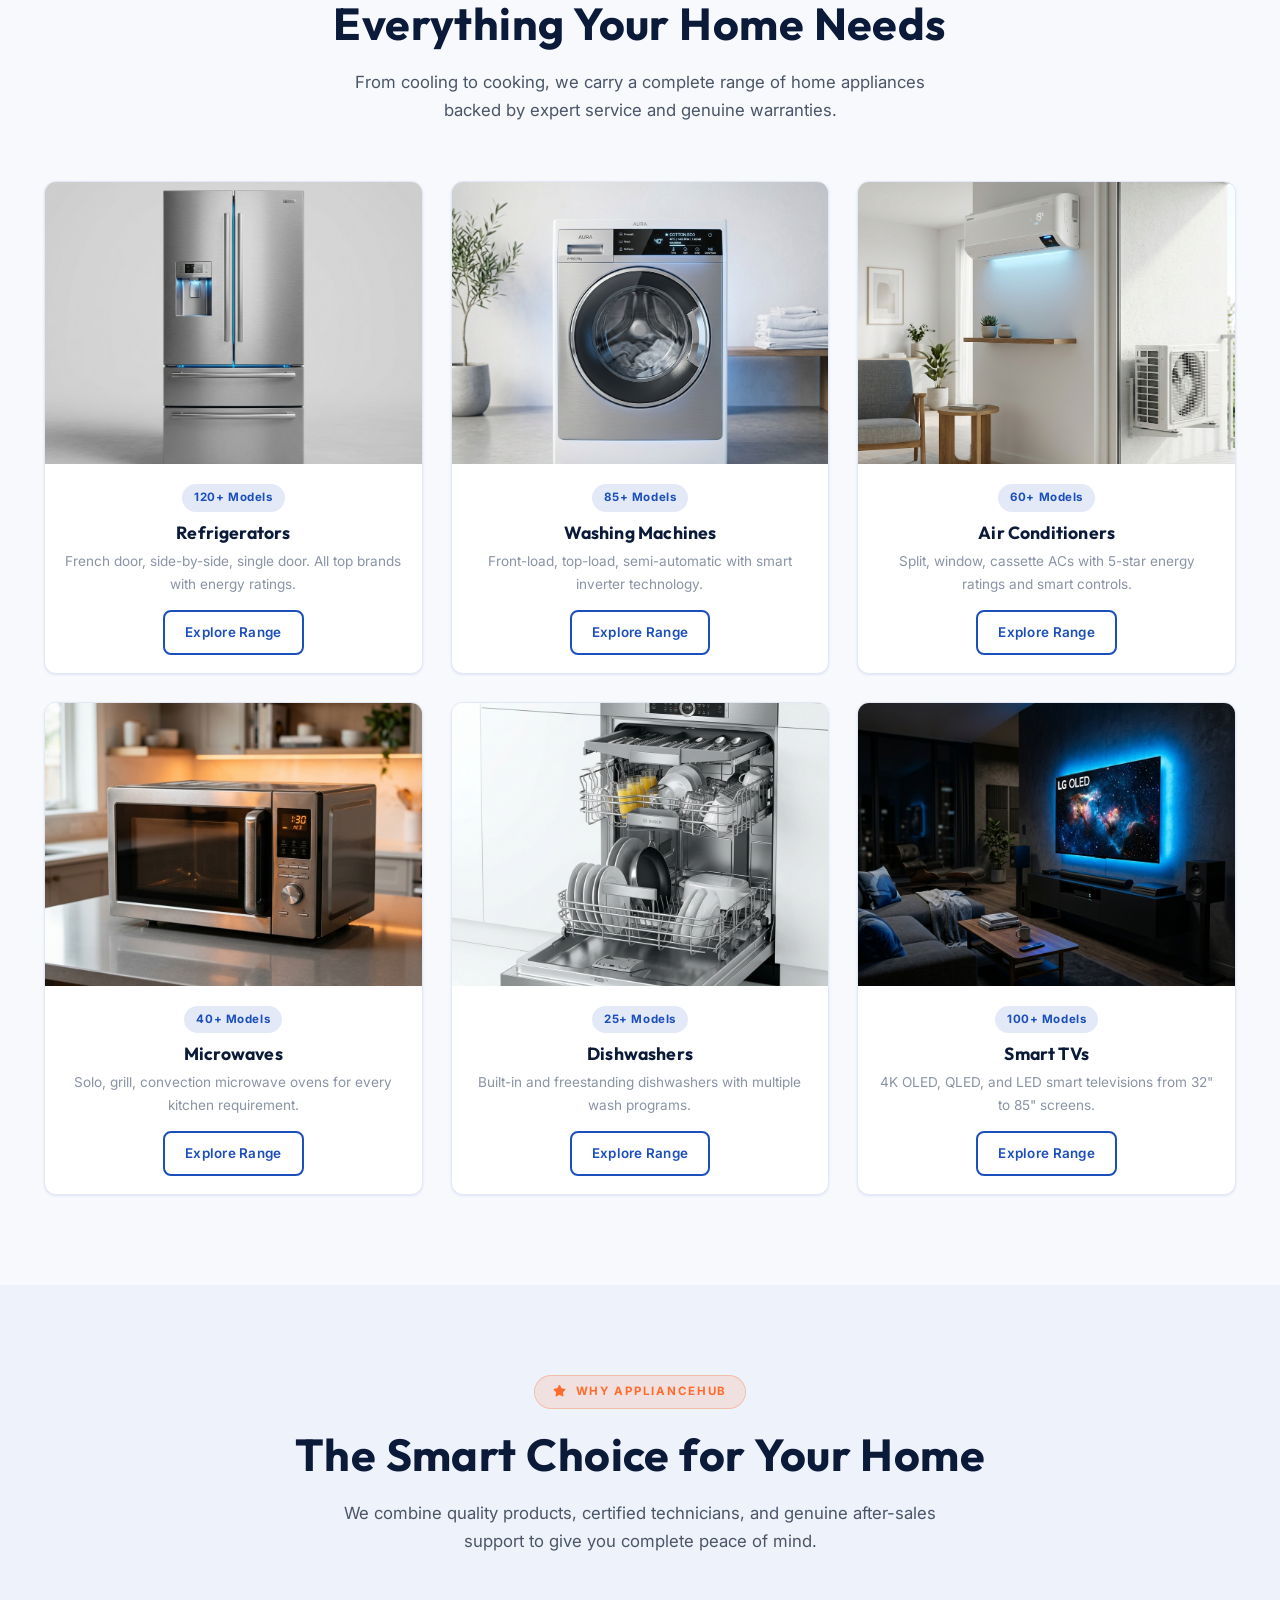
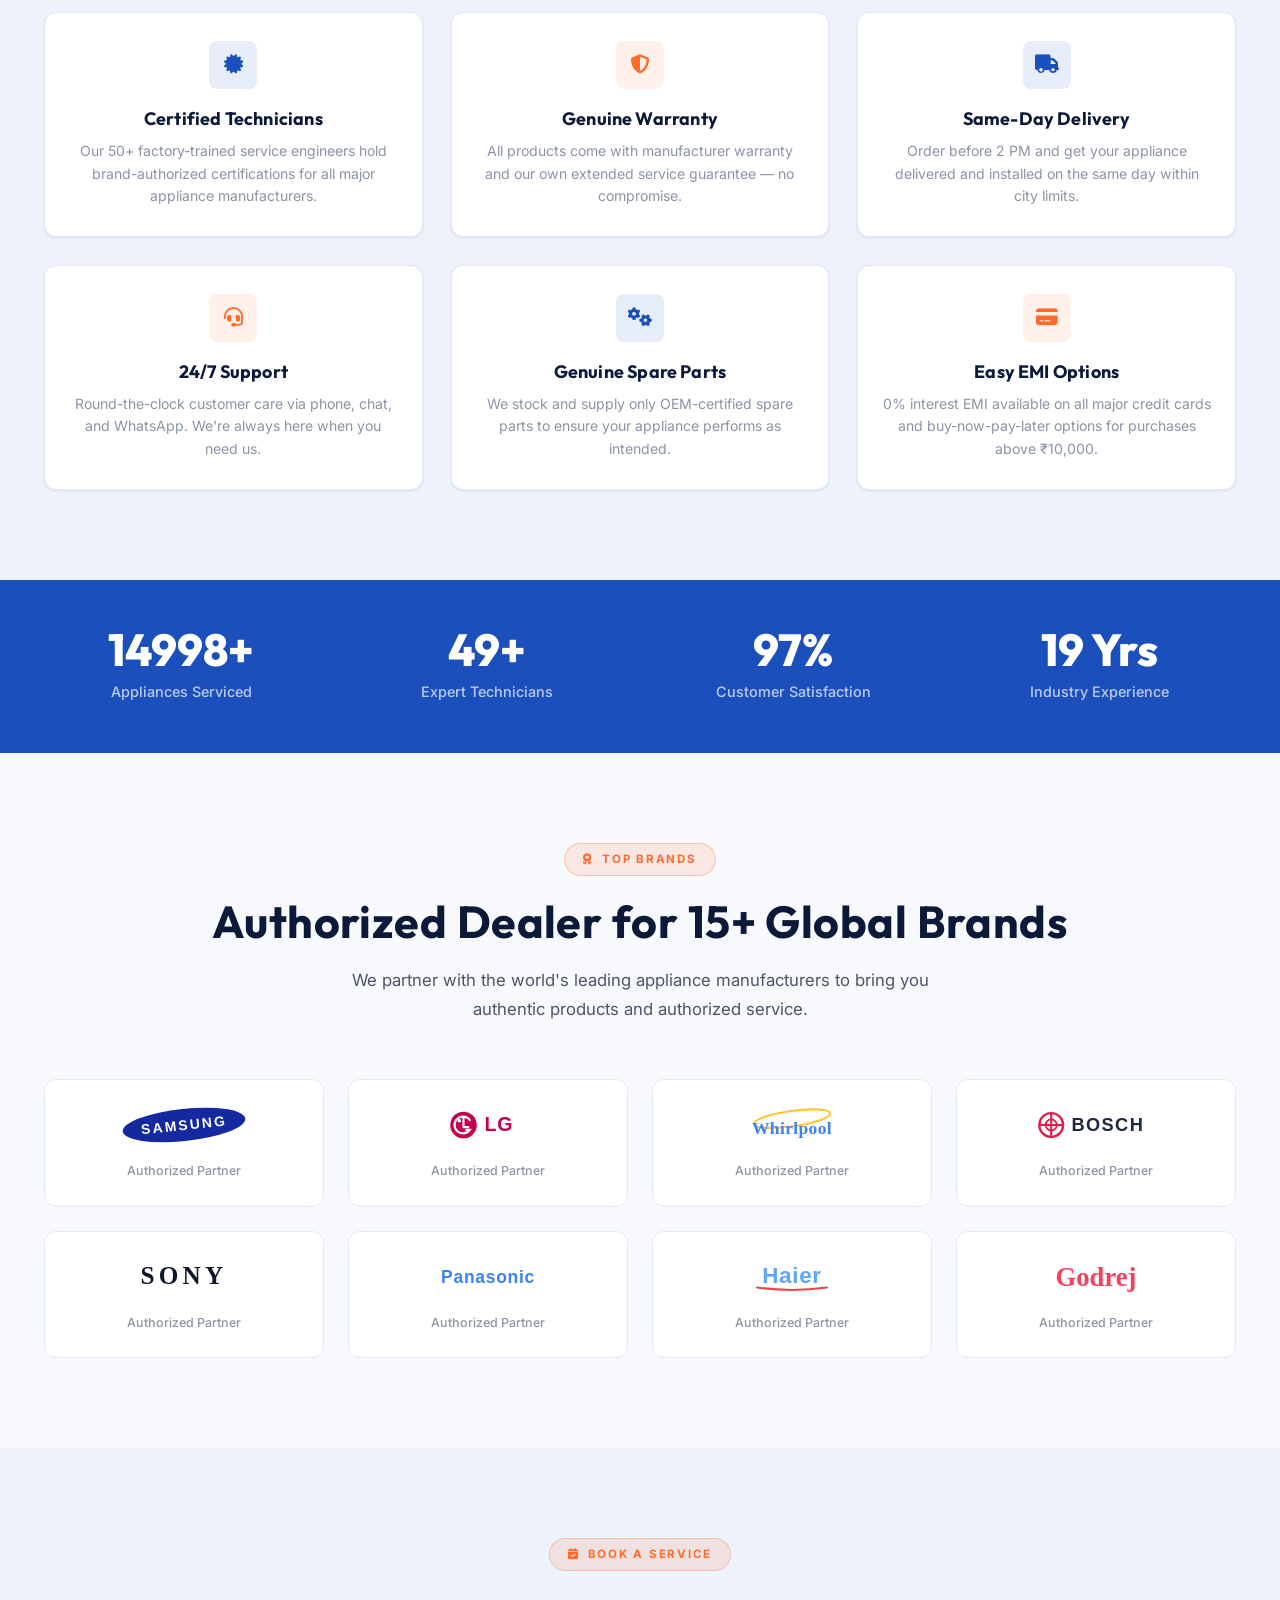
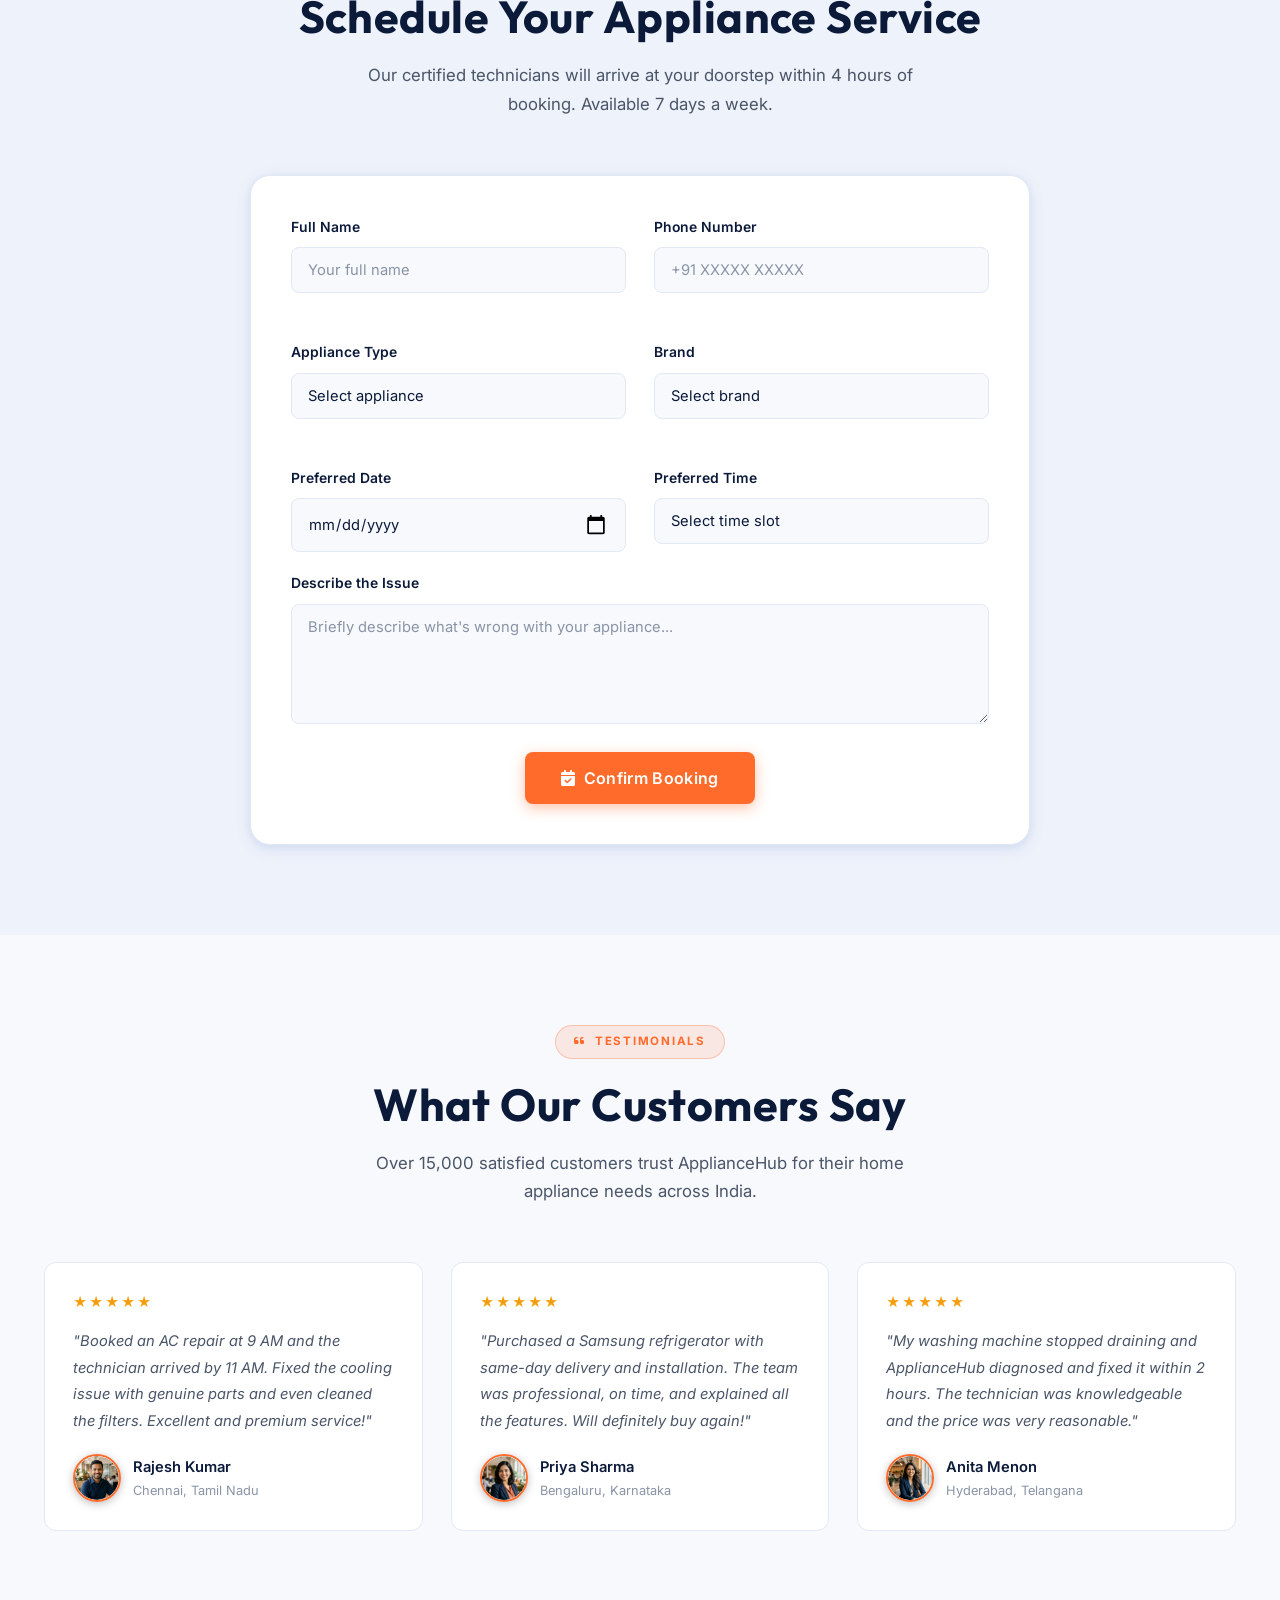
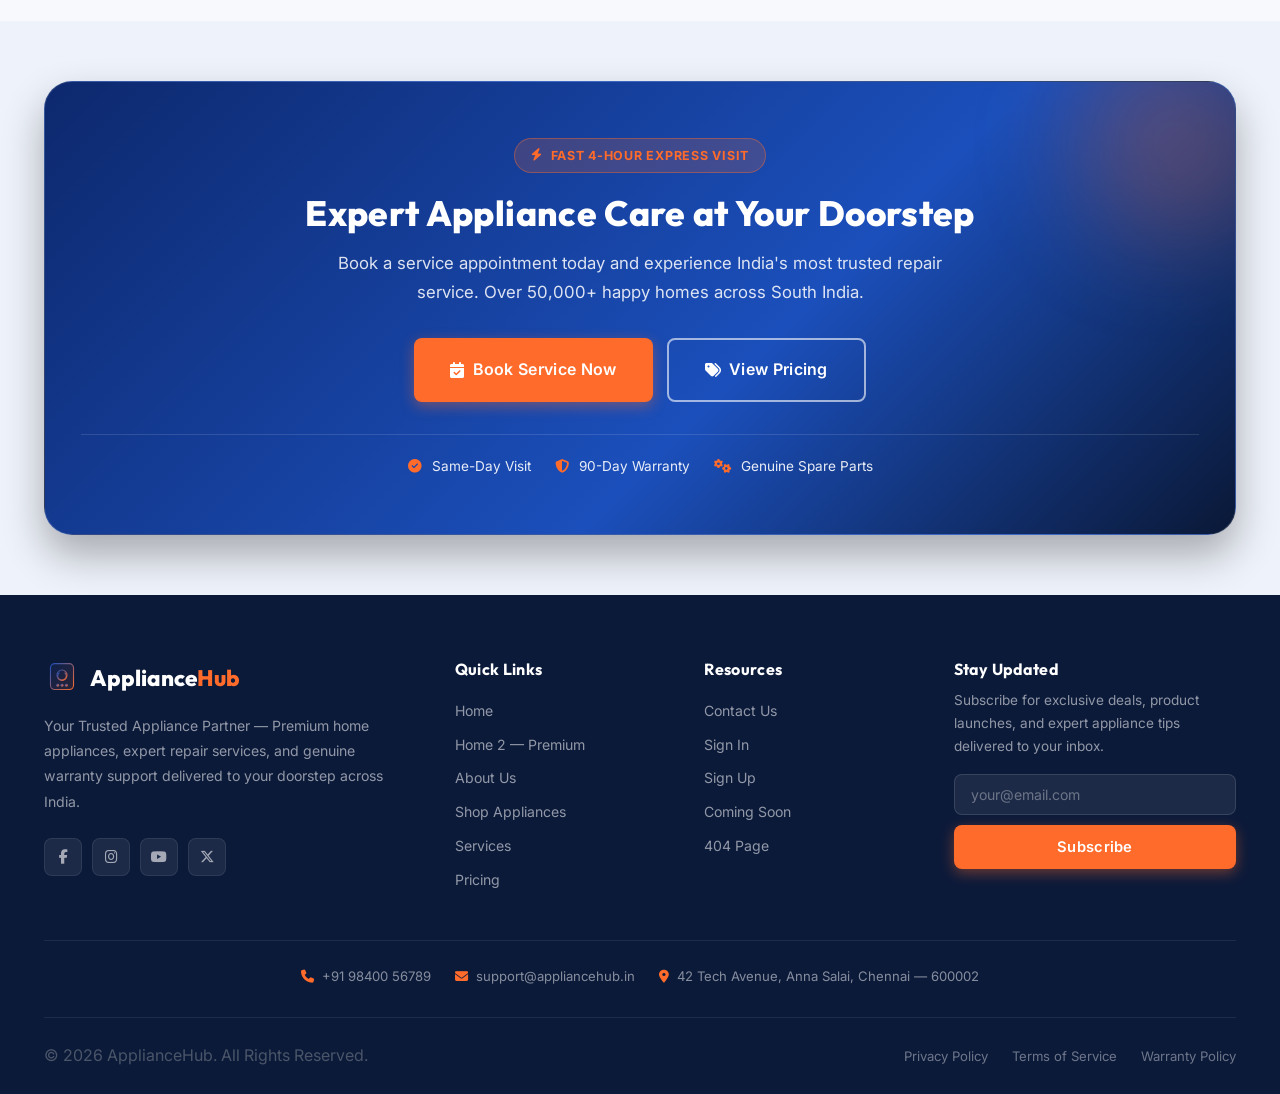
==== commit 66692a21: "fix" ====
--- a/index.html
+++ b/index.html
@@ -114,6 +114,84 @@
     </div>
   </div>
 </section>
+
+<!-- ─── ABOUT COMPANY INTRO ─────────────────────────────── -->
+<section class="section" id="home-about-intro" style="padding: 70px 0; background: var(--bg-card); border-bottom: 1px solid var(--border);">
+  <div class="container">
+    <div style="display: grid; grid-template-columns: 1fr 1fr; gap: 48px; align-items: center;" id="home-about-grid">
+      <!-- Left: Experience Center Image & Floating Badge -->
+      <div class="animate-on-scroll" style="position: relative;">
+        <div style="position: relative; border-radius: var(--radius-lg); overflow: hidden; box-shadow: var(--shadow-xl); border: 1px solid var(--border);">
+          <img src="assets/images/store-interior.png" alt="ApplianceHub Experience Center" style="width: 100%; height: 380px; object-fit: cover; display: block;">
+          <div style="position: absolute; inset: 0; background: linear-gradient(180deg, transparent 50%, rgba(5,14,34,0.75) 100%);"></div>
+          <div style="position: absolute; bottom: 20px; left: 24px; color: #fff;">
+            <div style="font-size: 0.78rem; font-weight: 700; text-transform: uppercase; letter-spacing: 0.1em; color: var(--secondary); margin-bottom: 4px;">Experience Center</div>
+            <div style="font-family: var(--font-heading); font-size: 1.25rem; font-weight: 800;">Authorized Multi-Brand Hub</div>
+          </div>
+        </div>
+        <!-- Floating badge overlay -->
+        <div style="position: absolute; top: -16px; right: -16px; background: var(--primary); color: #fff; padding: 14px 18px; border-radius: var(--radius-md); box-shadow: var(--shadow-lg); display: flex; align-items: center; gap: 12px;" class="hide-mobile">
+          <i class="fas fa-award" style="font-size: 2rem; color: var(--secondary);"></i>
+          <div>
+            <div style="font-size: 1.25rem; font-weight: 800; line-height: 1;">15+ Years</div>
+            <div style="font-size: 0.72rem; opacity: 0.9; margin-top: 2px;">Trusted Excellence</div>
+          </div>
+        </div>
+      </div>
+
+      <!-- Right: Company Intro Text -->
+      <div class="animate-on-scroll">
+        <div class="section-label" style="margin-bottom: 12px;"><i class="fas fa-building"></i> About Our Company</div>
+        <h2 style="font-size: 1.95rem; margin-bottom: 16px; color: var(--text-heading); font-family: var(--font-heading); line-height: 1.25;">
+          Your Premier Partner for Appliance Sales & Authorized Repairs
+        </h2>
+        <p style="color: var(--text-body); font-size: 0.96rem; line-height: 1.7; margin-bottom: 22px;">
+          Since 2008, <strong>ApplianceHub</strong> has been dedicated to elevating households with top-tier appliances and certified, hassle-free repair services. We partner directly with leading global brands to offer genuine products, transparent pricing, and 24/7 doorstep technical support.
+        </p>
+
+        <!-- Key Highlights Grid -->
+        <div style="display: grid; grid-template-columns: 1fr 1fr; gap: 16px; margin-bottom: 26px;" id="home-about-highlights">
+          <div style="display: flex; align-items: center; gap: 12px; padding: 12px 16px; background: var(--bg-alt); border-radius: var(--radius-sm); border: 1px solid var(--border);">
+            <div style="width: 38px; height: 38px; border-radius: 50%; background: rgba(27,79,187,0.12); color: var(--primary); display: flex; align-items: center; justify-content: center; flex-shrink: 0;">
+              <i class="fas fa-user-check" style="font-size: 0.95rem;"></i>
+            </div>
+            <div>
+              <div style="font-weight: 700; font-size: 0.88rem; color: var(--text-heading);">50+ Certified Experts</div>
+              <div style="font-size: 0.75rem; color: var(--text-muted);">Brand Trained Engineers</div>
+            </div>
+          </div>
+          <div style="display: flex; align-items: center; gap: 12px; padding: 12px 16px; background: var(--bg-alt); border-radius: var(--radius-sm); border: 1px solid var(--border);">
+            <div style="width: 38px; height: 38px; border-radius: 50%; background: rgba(255,107,43,0.12); color: var(--secondary); display: flex; align-items: center; justify-content: center; flex-shrink: 0;">
+              <i class="fas fa-shield-check" style="font-size: 0.95rem;"></i>
+            </div>
+            <div>
+              <div style="font-weight: 700; font-size: 0.88rem; color: var(--text-heading);">100% Genuine Parts</div>
+              <div style="font-size: 0.75rem; color: var(--text-muted);">Manufacturer Warranty</div>
+            </div>
+          </div>
+        </div>
+
+        <a href="about.html" class="btn btn-primary" id="home-about-cta">
+          Learn More About Us <i class="fas fa-arrow-right" style="margin-left: 6px;"></i>
+        </a>
+      </div>
+    </div>
+  </div>
+</section>
+
+<style>
+  @media (max-width: 900px) {
+    #home-about-grid {
+      grid-template-columns: 1fr !important;
+      gap: 36px !important;
+    }
+  }
+  @media (max-width: 480px) {
+    #home-about-highlights {
+      grid-template-columns: 1fr !important;
+    }
+  }
+</style>
 
 <!-- ─── CATEGORIES ─────────────────────────────────────── -->
 <section class="section" id="categories">
--- a/style.css
+++ b/style.css
@@ -67,6 +67,7 @@
 
 /* ---------- Dark Mode ---------- */
 [data-theme="dark"] {
+  --primary:        #4D82F3;
   --bg:             #0A0F1C;
   --bg-card:        #111827;
   --bg-alt:         #151E30;
@@ -124,13 +125,13 @@
 h1, h2, h3, h4, h5, h6 {
   font-family: var(--font-heading);
   color: var(--text-heading);
-  line-height: 1.15;
+  line-height: 1.25;
   letter-spacing: 0.01em;
 }
-h1 { font-size: clamp(2.4rem, 5vw, 4rem); font-weight: 800; }
-h2 { font-size: clamp(1.8rem, 3.5vw, 2.8rem); font-weight: 700; }
-h3 { font-size: clamp(1.3rem, 2.5vw, 1.7rem); font-weight: 700; }
-h4 { font-size: 1.15rem; font-weight: 600; }
+h1 { font-size: clamp(2.4rem, 5vw, 4rem); font-weight: 800; margin-bottom: 18px; }
+h2 { font-size: clamp(1.8rem, 3.5vw, 2.8rem); font-weight: 700; margin-bottom: 16px; }
+h3 { font-size: clamp(1.3rem, 2.5vw, 1.7rem); font-weight: 700; margin-bottom: 14px; }
+h4 { font-size: 1.15rem; font-weight: 600; margin-bottom: 10px; }
 p  { font-size: 1rem; color: var(--text-body); }
 
 /* ---------- Section Layout ---------- */
@@ -1652,6 +1653,10 @@
   display: flex;
   align-items: center;
   justify-content: space-between;
+  width: 100%;
+  text-align: left;
+  background: transparent;
+  border: none;
   padding: 20px 24px;
   font-size: 0.95rem;
   font-weight: 600;
@@ -1970,7 +1975,7 @@
 .brand-table th:first-child { border-radius: var(--radius-sm) 0 0 0; }
 .brand-table th:last-child { border-radius: 0 var(--radius-sm) 0 0; }
 .brand-table td {
-  padding: 16px 20px;
+  padding: 14px 18px;
   border-bottom: 1px solid var(--border);
   color: var(--text-body);
   vertical-align: middle;
@@ -1979,12 +1984,57 @@
 .brand-table .check { color: var(--success); }
 .brand-table .cross { color: var(--error); }
 .brand-table .highlight td { background: rgba(27,79,187,0.04); font-weight: 600; }
-.table-wrap {
+
+.table-wrap, .compare-table-wrap {
   background: var(--bg-card);
   border-radius: var(--radius-md);
   border: 1px solid var(--border);
-  overflow: auto;
+  overflow-x: auto;
   box-shadow: var(--shadow-sm);
+  scrollbar-width: none;
+  -ms-overflow-style: none;
+}
+.table-wrap::-webkit-scrollbar, .compare-table-wrap::-webkit-scrollbar {
+  display: none;
+  width: 0;
+  height: 0;
+}
+
+@media (max-width: 768px) {
+  .brand-table, .compare-table {
+    font-size: 0.76rem;
+  }
+  .brand-table th, .brand-table td,
+  .compare-table th, .compare-table td {
+    padding: 8px 6px;
+    font-size: 0.76rem;
+  }
+  .brand-table th:first-child, .brand-table td:first-child,
+  .compare-table th:first-child, .compare-table td:first-child {
+    padding-left: 10px;
+    max-width: 95px;
+    word-wrap: break-word;
+  }
+}
+
+@media (max-width: 480px) {
+  .brand-table, .compare-table {
+    font-size: 0.68rem;
+  }
+  .brand-table th, .brand-table td,
+  .compare-table th, .compare-table td {
+    padding: 6px 4px;
+    font-size: 0.68rem;
+  }
+  .brand-table th:first-child, .brand-table td:first-child,
+  .compare-table th:first-child, .compare-table td:first-child {
+    padding-left: 6px;
+    font-size: 0.7rem;
+    max-width: 80px;
+  }
+  .brand-table .check, .brand-table .cross {
+    font-size: 0.75rem;
+  }
 }
 
 /* ============================================================
@@ -2058,7 +2108,100 @@
   gap: 60px;
   align-items: center;
 }
-@media (max-width: 768px) { .about-split { grid-template-columns: 1fr; } }
+.about-split h2 {
+  margin-bottom: 20px !important;
+  line-height: 1.25;
+}
+.about-split p {
+  margin-bottom: 20px;
+  line-height: 1.7;
+}
+@media (max-width: 768px) { .about-split { grid-template-columns: 1fr; gap: 36px; } }
+
+/* Feature & Certification Cards */
+.feature-card {
+  background: var(--bg-card);
+  border: 1px solid var(--border);
+  border-radius: var(--radius-md);
+  padding: 28px 24px;
+  box-shadow: var(--shadow-sm);
+  transition: var(--transition);
+  display: flex;
+  flex-direction: column;
+  align-items: center;
+  text-align: center;
+  height: 100%;
+}
+.feature-card:hover {
+  transform: translateY(-4px);
+  box-shadow: var(--shadow-lg);
+  border-color: rgba(27,79,187,0.2);
+}
+.feature-icon {
+  width: 48px;
+  height: 48px;
+  border-radius: var(--radius-sm);
+  background: rgba(27,79,187,0.1);
+  color: var(--primary);
+  display: flex;
+  align-items: center;
+  justify-content: center;
+  font-size: 1.2rem;
+  margin: 0 auto 18px auto;
+}
+.feature-icon.orange {
+  background: rgba(255,107,43,0.1);
+  color: var(--secondary);
+}
+.section-dark .feature-icon {
+  background: rgba(255, 255, 255, 0.15);
+  color: #ffffff;
+}
+.section-dark .feature-card:hover .feature-icon {
+  background: #ffffff;
+  color: var(--primary);
+}
+.section-dark .feature-icon.orange {
+  background: rgba(255, 107, 43, 0.25);
+  color: var(--secondary);
+}
+.section-dark .feature-card:hover .feature-icon.orange {
+  background: var(--secondary);
+  color: #ffffff;
+}
+[data-theme="dark"] .feature-icon {
+  background: rgba(77, 130, 243, 0.18);
+  color: #7B9FD4;
+}
+[data-theme="dark"] .feature-card:hover .feature-icon {
+  background: #7B9FD4;
+  color: #0A0F1C;
+}
+[data-theme="dark"] .feature-icon.orange {
+  background: rgba(255, 138, 85, 0.18);
+  color: #FF8A55;
+}
+[data-theme="dark"] .feature-card:hover .feature-icon.orange {
+  background: #FF8A55;
+  color: #0A0F1C;
+}
+.feature-card h4 {
+  font-size: 1.12rem;
+  font-weight: 700;
+  color: var(--text-heading);
+  margin-bottom: 10px !important;
+  line-height: 1.3;
+  text-align: center;
+  width: 100%;
+}
+.feature-card p {
+  font-size: 0.88rem;
+  color: var(--text-muted);
+  line-height: 1.6;
+  margin: 0;
+  text-align: center;
+  width: 100%;
+}
 
 .timeline { position: relative; padding-left: 32px; }
 .timeline::before {
@@ -2219,10 +2362,10 @@
   display: flex;
   align-items: center;
   justify-content: center;
-  gap: 20px;
+  gap: 16px;
   flex-wrap: wrap;
   margin-bottom: 32px;
-  padding: 14px 20px;
+  padding: 12px 16px;
   background: var(--bg-card);
   border: 1px solid var(--border);
   border-radius: var(--radius-md);
@@ -2233,15 +2376,15 @@
   display: flex;
   align-items: center;
   justify-content: center;
+  flex-wrap: wrap;
   gap: 8px;
-  overflow-x: auto;
-  padding-bottom: 2px;
-  scrollbar-width: none;
   width: 100%;
 }
-.category-filter-tabs::-webkit-scrollbar { display: none; }
 
 .cat-tab-btn {
+  display: inline-flex;
+  align-items: center;
+  gap: 6px;
   padding: 8px 16px;
   border-radius: var(--radius-pill);
   font-size: 0.85rem;
@@ -2263,6 +2406,21 @@
   box-shadow: 0 4px 14px rgba(27,79,187,0.3);
 }
 
+@media (max-width: 768px) {
+  .grid-controls-bar {
+    padding: 10px 10px;
+    margin-bottom: 24px;
+  }
+  .category-filter-tabs {
+    gap: 6px;
+  }
+  .cat-tab-btn {
+    padding: 6px 12px;
+    font-size: 0.78rem;
+    gap: 4px;
+  }
+}
+
 .grid-switcher {
   display: flex;
   align-items: center;
@@ -2298,23 +2456,43 @@
 
 /* Base grid container */
 .featured-grid-container {
-  display: grid;
+  display: flex;
+  flex-wrap: wrap;
+  justify-content: center;
   gap: 24px;
   transition: all 0.4s ease-in-out;
 }
 
-/* 1. 4-Column Responsive Grid View */
+/* 1. 4-Column Responsive Grid View (Centered) */
 .featured-grid-container.grid-view-4 {
-  grid-template-columns: repeat(4, 1fr);
-}
+  display: flex;
+  flex-wrap: wrap;
+  justify-content: center;
+}
+
+.featured-grid-container.grid-view-4 .featured-item {
+  flex: 0 1 calc(25% - 18px);
+  max-width: calc(25% - 18px);
+  min-width: 260px;
+}
+
 @media (max-width: 1100px) {
-  .featured-grid-container.grid-view-4 { grid-template-columns: repeat(3, 1fr); }
+  .featured-grid-container.grid-view-4 .featured-item {
+    flex: 0 1 calc(33.333% - 16px);
+    max-width: calc(33.333% - 16px);
+  }
 }
 @media (max-width: 768px) {
-  .featured-grid-container.grid-view-4 { grid-template-columns: repeat(2, 1fr); }
+  .featured-grid-container.grid-view-4 .featured-item {
+    flex: 0 1 calc(50% - 12px);
+    max-width: calc(50% - 12px);
+  }
 }
 @media (max-width: 480px) {
-  .featured-grid-container.grid-view-4 { grid-template-columns: 1fr; }
+  .featured-grid-container.grid-view-4 .featured-item {
+    flex: 1 1 100%;
+    max-width: 100%;
+  }
 }
 
 /* 2. Bento Spotlight Grid View */
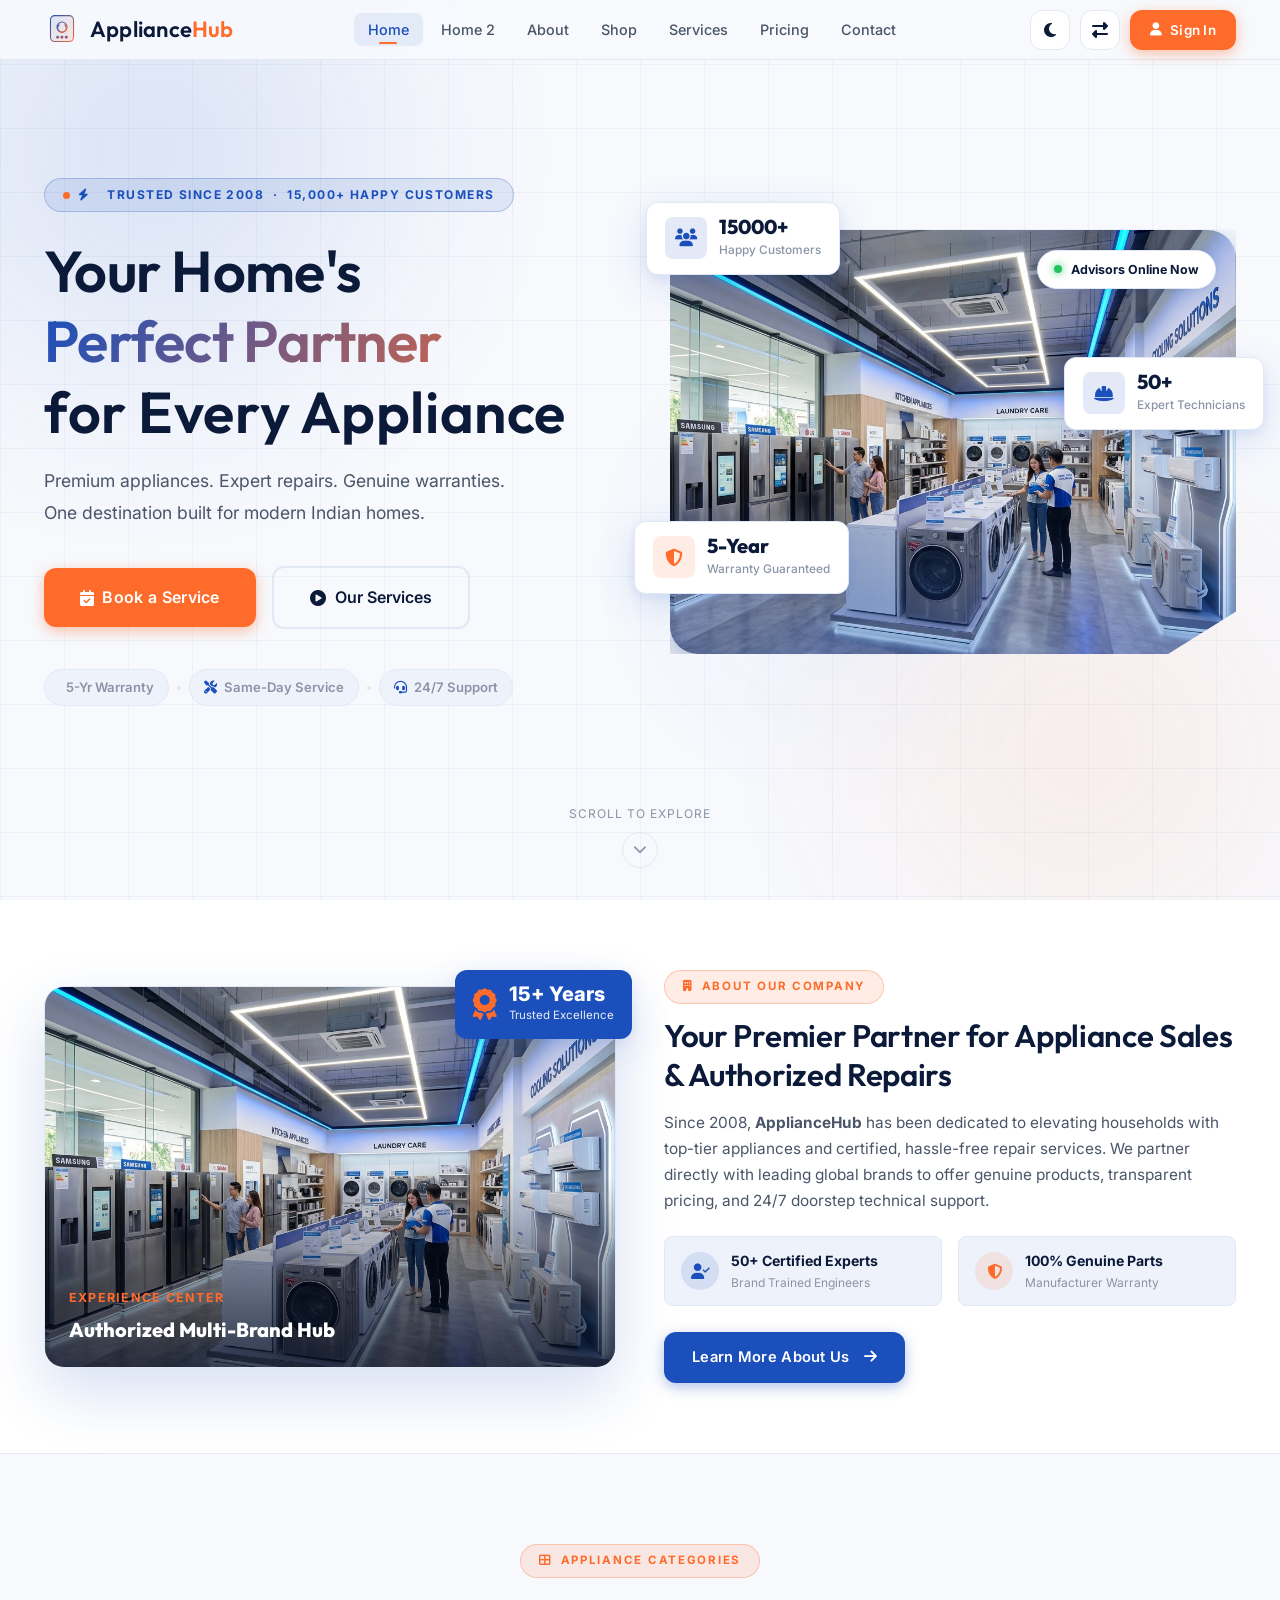
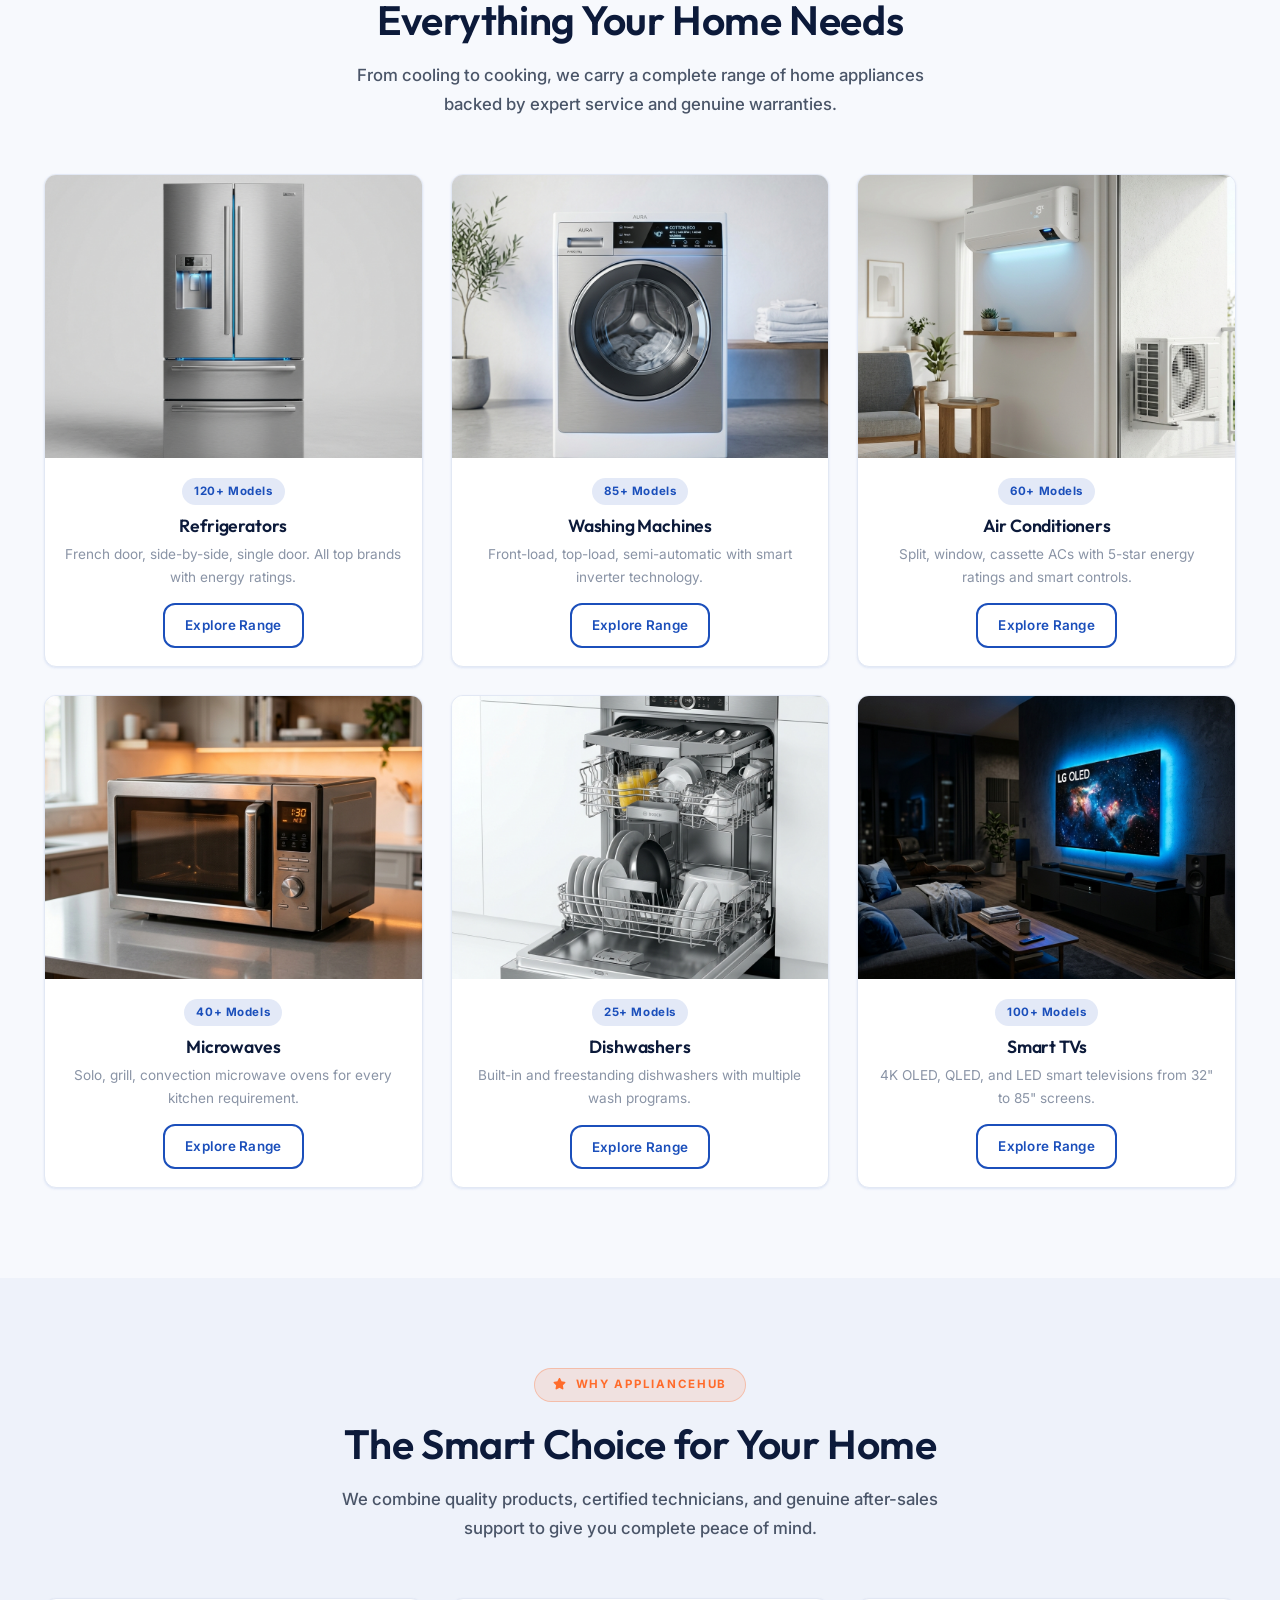
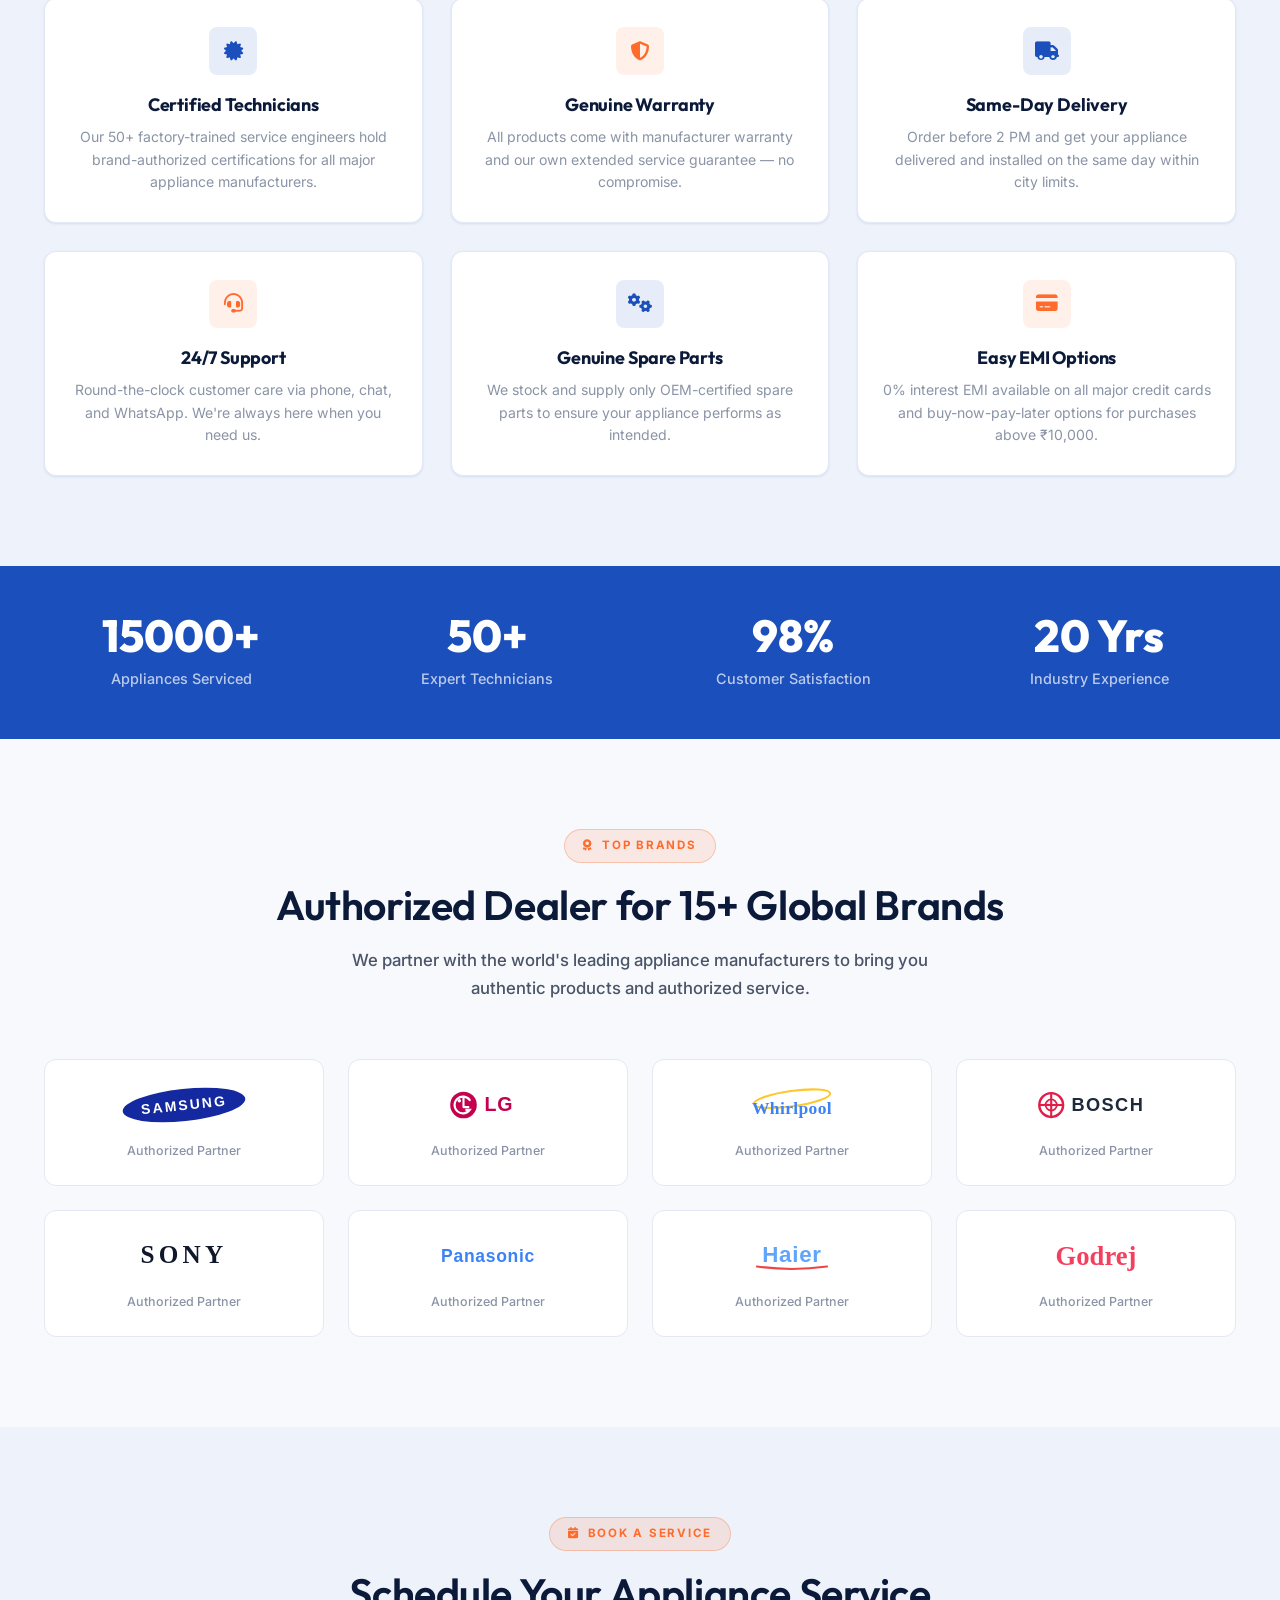
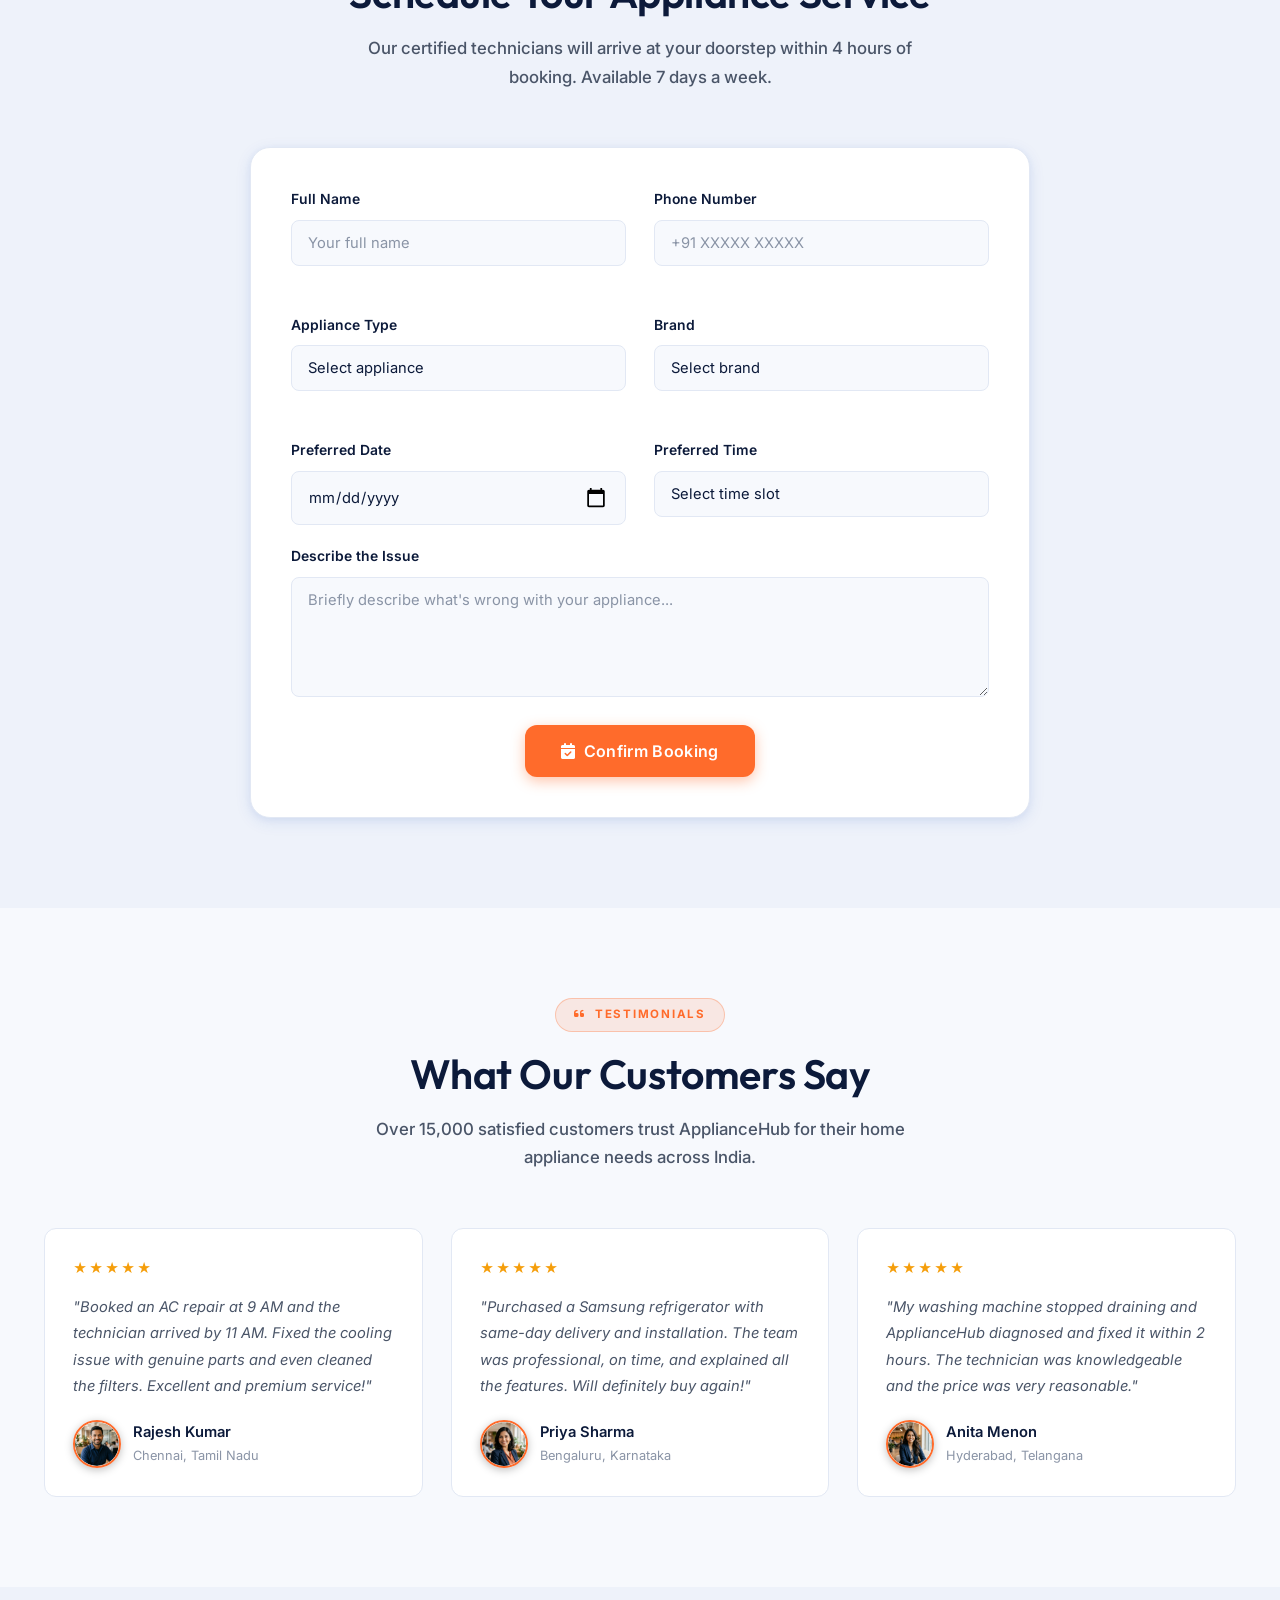
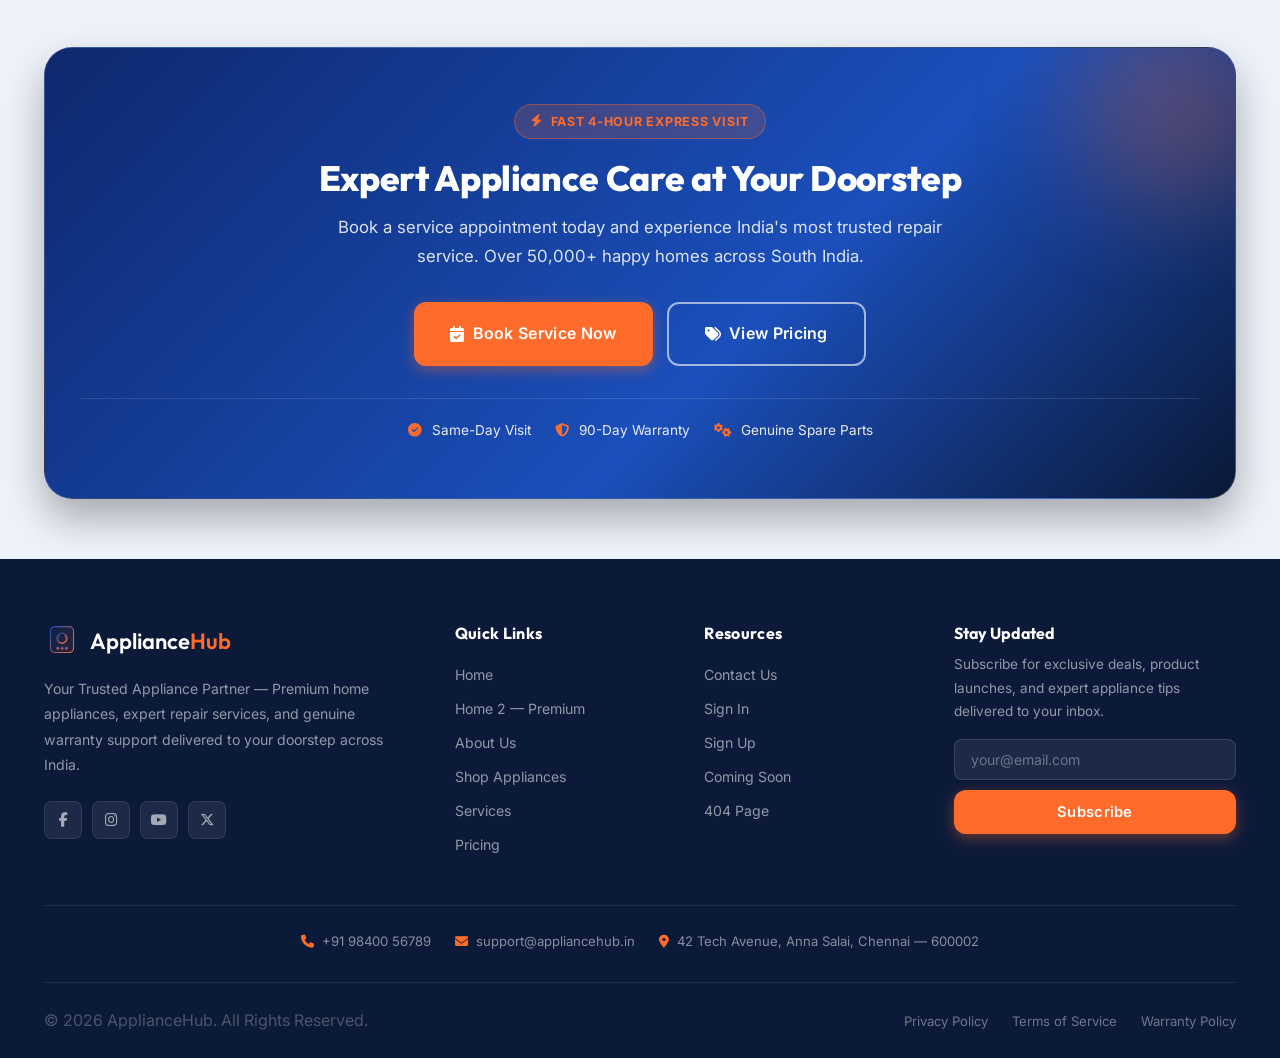
==== commit 7a0fb782: "fix" ====
--- a/index.html
+++ b/index.html
@@ -162,7 +162,7 @@
           </div>
           <div style="display: flex; align-items: center; gap: 12px; padding: 12px 16px; background: var(--bg-alt); border-radius: var(--radius-sm); border: 1px solid var(--border);">
             <div style="width: 38px; height: 38px; border-radius: 50%; background: rgba(255,107,43,0.12); color: var(--secondary); display: flex; align-items: center; justify-content: center; flex-shrink: 0;">
-              <i class="fas fa-shield-check" style="font-size: 0.95rem;"></i>
+              <i class="fas fa-shield-alt" style="font-size: 0.95rem;"></i>
             </div>
             <div>
               <div style="font-weight: 700; font-size: 0.88rem; color: var(--text-heading);">100% Genuine Parts</div>
--- a/style.css
+++ b/style.css
@@ -54,7 +54,11 @@
   --transition-fast:all 0.18s ease;
 
   --container-max:  1240px;
-  --nav-height:     72px;
+  --container-padding: 24px;
+  --btn-radius:     var(--radius-md);
+  --brand-logo-size: 22px;
+  --brand-logo-weight: 600;
+  --nav-height:     60px;
 
   --logo-primary:   var(--primary);
   --logo-secondary: var(--secondary);
@@ -117,22 +121,29 @@
 .container {
   max-width: var(--container-max);
   margin: 0 auto;
-  padding: 0 24px;
-}
-@media (max-width: 768px) { .container { padding: 0 16px; } }
+  padding: 0 var(--container-padding);
+}
+@media (max-width: 768px) {
+  :root {
+    --container-padding: 16px;
+  }
+  .container { padding: 0 var(--container-padding); }
+}
 
 /* ---------- Typography ---------- */
 h1, h2, h3, h4, h5, h6 {
   font-family: var(--font-heading);
   color: var(--text-heading);
-  line-height: 1.25;
-  letter-spacing: 0.01em;
-}
-h1 { font-size: clamp(2.4rem, 5vw, 4rem); font-weight: 800; margin-bottom: 18px; }
-h2 { font-size: clamp(1.8rem, 3.5vw, 2.8rem); font-weight: 700; margin-bottom: 16px; }
-h3 { font-size: clamp(1.3rem, 2.5vw, 1.7rem); font-weight: 700; margin-bottom: 14px; }
-h4 { font-size: 1.15rem; font-weight: 600; margin-bottom: 10px; }
-p  { font-size: 1rem; color: var(--text-body); }
+  line-height: 1.2;
+  letter-spacing: -0.01em;
+}
+h1 { font-size: clamp(2.4rem, 4.5vw, 3.8rem); font-weight: 600; margin-bottom: 18px; line-height: 1.15; }
+h2 { font-size: clamp(1.8rem, 3.2vw, 2.6rem); font-weight: 600; margin-bottom: 16px; line-height: 1.2; }
+h3 { font-size: clamp(1.3rem, 2.2vw, 1.65rem); font-weight: 600; margin-bottom: 14px; line-height: 1.25; }
+h4 { font-size: 1.15rem; font-weight: 600; margin-bottom: 10px; line-height: 1.3; }
+h5 { font-size: 1.02rem; font-weight: 550; margin-bottom: 8px; line-height: 1.35; }
+h6 { font-size: 0.92rem; font-weight: 500; margin-bottom: 6px; line-height: 1.4; }
+p  { font-size: 1rem; color: var(--text-body); line-height: 1.7; font-weight: 400; }
 
 /* ---------- Section Layout ---------- */
 .section { padding: 90px 0; }
@@ -146,7 +157,7 @@
 
 .section-header { text-align: center; margin-bottom: 56px; }
 .section-header h2 { margin-bottom: 16px; }
-.section-header p { max-width: 600px; margin: 0 auto; font-size: 1.05rem; color: var(--text-body); }
+.section-header p { max-width: 600px; margin: 0 auto; font-size: 1.05rem; font-weight: 500; color: var(--text-body); }
 .section-dark .section-header h2 { color: #fff; }
 .section-dark .section-header p { color: rgba(255,255,255,0.7); }
 
@@ -197,7 +208,7 @@
   justify-content: center;
   gap: 8px;
   padding: 13px 28px;
-  border-radius: var(--radius-sm);
+  border-radius: var(--btn-radius);
   font-family: var(--font-body);
   font-size: 0.92rem;
   font-weight: 600;
@@ -316,7 +327,7 @@
 /* ---------- Icon Button ---------- */
 .icon-btn {
   width: 40px; height: 40px;
-  border-radius: var(--radius-sm);
+  border-radius: var(--btn-radius);
   display: flex; align-items: center; justify-content: center;
   font-size: 1rem;
   color: var(--text-heading);
@@ -373,8 +384,8 @@
 }
 .nav-logo-text {
   font-family: var(--font-heading);
-  font-size: 1.35rem;
-  font-weight: 800;
+  font-size: var(--brand-logo-size);
+  font-weight: var(--brand-logo-weight);
   color: var(--text-heading);
   letter-spacing: 0.01em;
 }
@@ -533,8 +544,8 @@
 }
 .footer-brand-name {
   font-family: var(--font-heading);
-  font-size: 1.4rem;
-  font-weight: 800;
+  font-size: var(--brand-logo-size);
+  font-weight: var(--brand-logo-weight);
   color: #fff;
 }
 .footer-brand-name span { color: var(--secondary); }
@@ -867,6 +878,84 @@
 }
 
 /* ============================================================
+   HOW IT WORKS PROCESS STEP TIMELINE
+   ============================================================ */
+.how-it-works {
+  display: grid;
+  grid-template-columns: repeat(4, 1fr);
+  gap: 28px;
+  position: relative;
+  margin-top: 20px;
+}
+
+/* Horizontal track line drawn as a single background bar */
+.how-it-works::before {
+  content: '';
+  position: absolute;
+  top: 60px; /* center of .how-num (60px circle) */
+  left: calc(12.5%);   /* center of 1st column */
+  right: calc(12.5%); /* center of 4th column */
+  height: 3px;
+  background: rgba(255, 255, 255, 0.45);
+  box-shadow: 0 0 8px rgba(255, 255, 255, 0.3);
+  border-radius: 4px;
+  z-index: 0;
+}
+
+.section-alt .how-it-works::before,
+.section-light .how-it-works::before,
+[data-theme="light"] .section-alt .how-it-works::before {
+  background: linear-gradient(90deg, var(--secondary) 0%, rgba(27, 79, 187, 0.5) 100%);
+  box-shadow: none;
+}
+
+.how-step {
+  position: relative;
+  text-align: center;
+  z-index: 1;
+}
+
+/* Remove old per-step pseudo-element lines */
+.how-step:not(:last-child)::after {
+  content: none;
+}
+
+.how-num {
+  width: 60px;
+  height: 60px;
+  border-radius: 50%;
+  background: linear-gradient(135deg, var(--secondary) 0%, #FF8F50 100%);
+  color: #ffffff;
+  font-family: var(--font-heading);
+  font-size: 1.45rem;
+  font-weight: 600;
+  display: flex;
+  align-items: center;
+  justify-content: center;
+  margin: 0 auto 20px;
+  box-shadow: 0 8px 24px rgba(255, 107, 43, 0.4);
+  position: relative;
+  z-index: 2; /* sits above the track line */
+}
+
+@media (max-width: 900px) {
+  .how-it-works {
+    grid-template-columns: repeat(2, 1fr);
+    gap: 36px 24px;
+  }
+  .how-it-works::before {
+    display: none;
+  }
+}
+@media (max-width: 580px) {
+  .how-it-works {
+    grid-template-columns: 1fr;
+    gap: 32px;
+  }
+}
+
+
+/* ============================================================
    FORMS
    ============================================================ */
 .form-group { margin-bottom: 20px; }
@@ -1079,7 +1168,7 @@
   align-items: center;
   max-width: var(--container-max);
   margin: 0 auto;
-  padding: 80px 24px 60px;
+  padding: 80px var(--container-padding) 60px;
   width: 100%;
 }
 
@@ -1113,16 +1202,22 @@
 /* Headline */
 .hero-cin-h1 {
   font-family: var(--font-heading);
-  font-size: clamp(2.6rem, 4.5vw, 4.2rem);
-  font-weight: 900;
-  line-height: 1.08;
+  font-size: clamp(2.4rem, 4.5vw, 3.8rem);
+  font-weight: 600;
+  line-height: 1.15;
   color: var(--text-heading);
   margin: 0 0 28px;
   display: flex;
   flex-direction: column;
   gap: 4px;
 }
-.hero-cin-line { display: block; }
+.hero-cin-line {
+  display: block;
+  font-weight: 600;
+  font-size: 1em;
+  color: var(--text-heading);
+  -webkit-text-fill-color: var(--text-heading);
+}
 .hero-cin-accent {
   background: linear-gradient(120deg, var(--primary) 0%, var(--secondary) 100%);
   -webkit-background-clip: text;
@@ -1130,10 +1225,10 @@
   background-clip: text;
 }
 .hero-cin-line-sub {
-  font-size: 0.55em;
-  font-weight: 500;
-  color: var(--text-body);
-  -webkit-text-fill-color: var(--text-body);
+  font-size: 1em;
+  font-weight: 600;
+  color: var(--text-heading);
+  -webkit-text-fill-color: var(--text-heading);
   background: none;
   letter-spacing: 0.01em;
 }
@@ -1158,11 +1253,12 @@
 .hero-cin-ghost-btn {
   display: inline-flex;
   align-items: center;
+  justify-content: center;
   gap: 9px;
-  padding: 14px 28px;
+  padding: 16px 36px;
   border: 2px solid var(--border);
-  border-radius: var(--radius-pill);
-  font-size: 0.92rem;
+  border-radius: var(--btn-radius);
+  font-size: 1rem;
   font-weight: 600;
   color: var(--text-heading);
   text-decoration: none;
@@ -1341,7 +1437,37 @@
   display: flex; align-items: center; justify-content: center;
   font-size: 0.85rem;
   color: var(--text-muted);
-  animation: scrollBounce 2s ease-in-out infinite;
+}
+
+/* ============================================================
+   HOME 2 HERO & ABOUT SECTION THEME STYLING
+   ============================================================ */
+#hero-premium {
+  min-height: 100vh;
+  padding-top: calc(var(--nav-height) + 32px);
+  padding-bottom: 50px;
+  position: relative;
+  overflow: hidden;
+  background: linear-gradient(135deg, #EEF4FD 0%, #E3EDFC 45%, #EEF4FD 100%);
+  display: flex;
+  align-items: center;
+  box-sizing: border-box;
+  transition: background 0.35s ease, color 0.35s ease;
+}
+[data-theme="dark"] #hero-premium {
+  background: linear-gradient(135deg, #050E22 0%, #0C1A3A 40%, #0F2050 70%, #080F1E 100%);
+}
+
+#home2-about-company {
+  padding: 80px 0;
+  background: var(--bg-alt);
+  position: relative;
+  border-bottom: 1px solid var(--border);
+  transition: background 0.35s ease;
+}
+[data-theme="dark"] #home2-about-company {
+  background: linear-gradient(180deg, #080F1E 0%, #0C1A3A 100%);
+  border-bottom: 1px solid rgba(255,255,255,0.08);
 }
 
 /* ── RESPONSIVE ───────────────────────────────────────────── */
@@ -1354,7 +1480,7 @@
   .hero-cin-inner {
     grid-template-columns: 1fr;
     gap: 48px;
-    padding: 48px 20px 40px;
+    padding: 48px var(--container-padding) 40px;
     text-align: center;
   }
   .hero-cin-content {
@@ -1525,7 +1651,7 @@
   position: relative;
   z-index: 1;
   max-width: 760px;
-  padding: 0 24px;
+  padding: 0 var(--container-padding);
 }
 .hero-dark h1 { color: #fff; margin-bottom: 20px; }
 .hero-dark .hero-desc { color: rgba(255,255,255,0.75); }
@@ -1690,7 +1816,7 @@
   align-items: center;
   justify-content: center;
   background: var(--bg-auth);
-  padding: 80px 16px 40px 16px;
+  padding: 80px var(--container-padding) 40px;
   position: relative;
   overflow-y: auto;
   transition: background 0.35s ease;
@@ -1738,8 +1864,8 @@
 }
 .auth-logo-text {
   font-family: var(--font-heading);
-  font-size: 1.5rem;
-  font-weight: 800;
+  font-size: var(--brand-logo-size);
+  font-weight: var(--brand-logo-weight);
   color: var(--text-heading);
 }
 .auth-logo-text span { color: var(--secondary); }
@@ -1787,7 +1913,7 @@
   gap: 10px;
   width: 100%;
   padding: 12px 20px;
-  border-radius: var(--radius-sm);
+  border-radius: var(--btn-radius);
   font-size: 0.9rem;
   font-weight: 500;
   color: var(--text-heading);
@@ -1967,10 +2093,18 @@
 .brand-table th {
   padding: 16px 20px;
   text-align: left;
-  font-weight: 700;
+  font-weight: 600;
   color: var(--text-heading);
   background: var(--bg-alt);
   border-bottom: 2px solid var(--border);
+}
+.brand-table th:first-child,
+.brand-table td:first-child {
+  text-align: left;
+}
+.brand-table th:nth-child(n+2),
+.brand-table td:nth-child(n+2) {
+  text-align: center;
 }
 .brand-table th:first-child { border-radius: var(--radius-sm) 0 0 0; }
 .brand-table th:last-child { border-radius: 0 var(--radius-sm) 0 0; }
@@ -2627,3 +2761,34 @@
   top: 10px !important;
 }
 
+/* Brand & compare table alignment in RTL */
+html[dir="rtl"] .brand-table th:first-child,
+html[dir="rtl"] .brand-table td:first-child,
+html[dir="rtl"] .compare-table th:first-child,
+html[dir="rtl"] .compare-table td:first-child,
+body.rtl .brand-table th:first-child,
+body.rtl .brand-table td:first-child,
+body.rtl .compare-table th:first-child,
+body.rtl .compare-table td:first-child,
+[dir="rtl"] .brand-table th:first-child,
+[dir="rtl"] .brand-table td:first-child,
+[dir="rtl"] .compare-table th:first-child,
+[dir="rtl"] .compare-table td:first-child {
+  text-align: right !important;
+}
+
+html[dir="rtl"] .brand-table th:nth-child(n+2),
+html[dir="rtl"] .brand-table td:nth-child(n+2),
+html[dir="rtl"] .compare-table th:nth-child(n+2),
+html[dir="rtl"] .compare-table td:nth-child(n+2),
+body.rtl .brand-table th:nth-child(n+2),
+body.rtl .brand-table td:nth-child(n+2),
+body.rtl .compare-table th:nth-child(n+2),
+body.rtl .compare-table td:nth-child(n+2),
+[dir="rtl"] .brand-table th:nth-child(n+2),
+[dir="rtl"] .brand-table td:nth-child(n+2),
+[dir="rtl"] .compare-table th:nth-child(n+2),
+[dir="rtl"] .compare-table td:nth-child(n+2) {
+  text-align: center !important;
+}
+
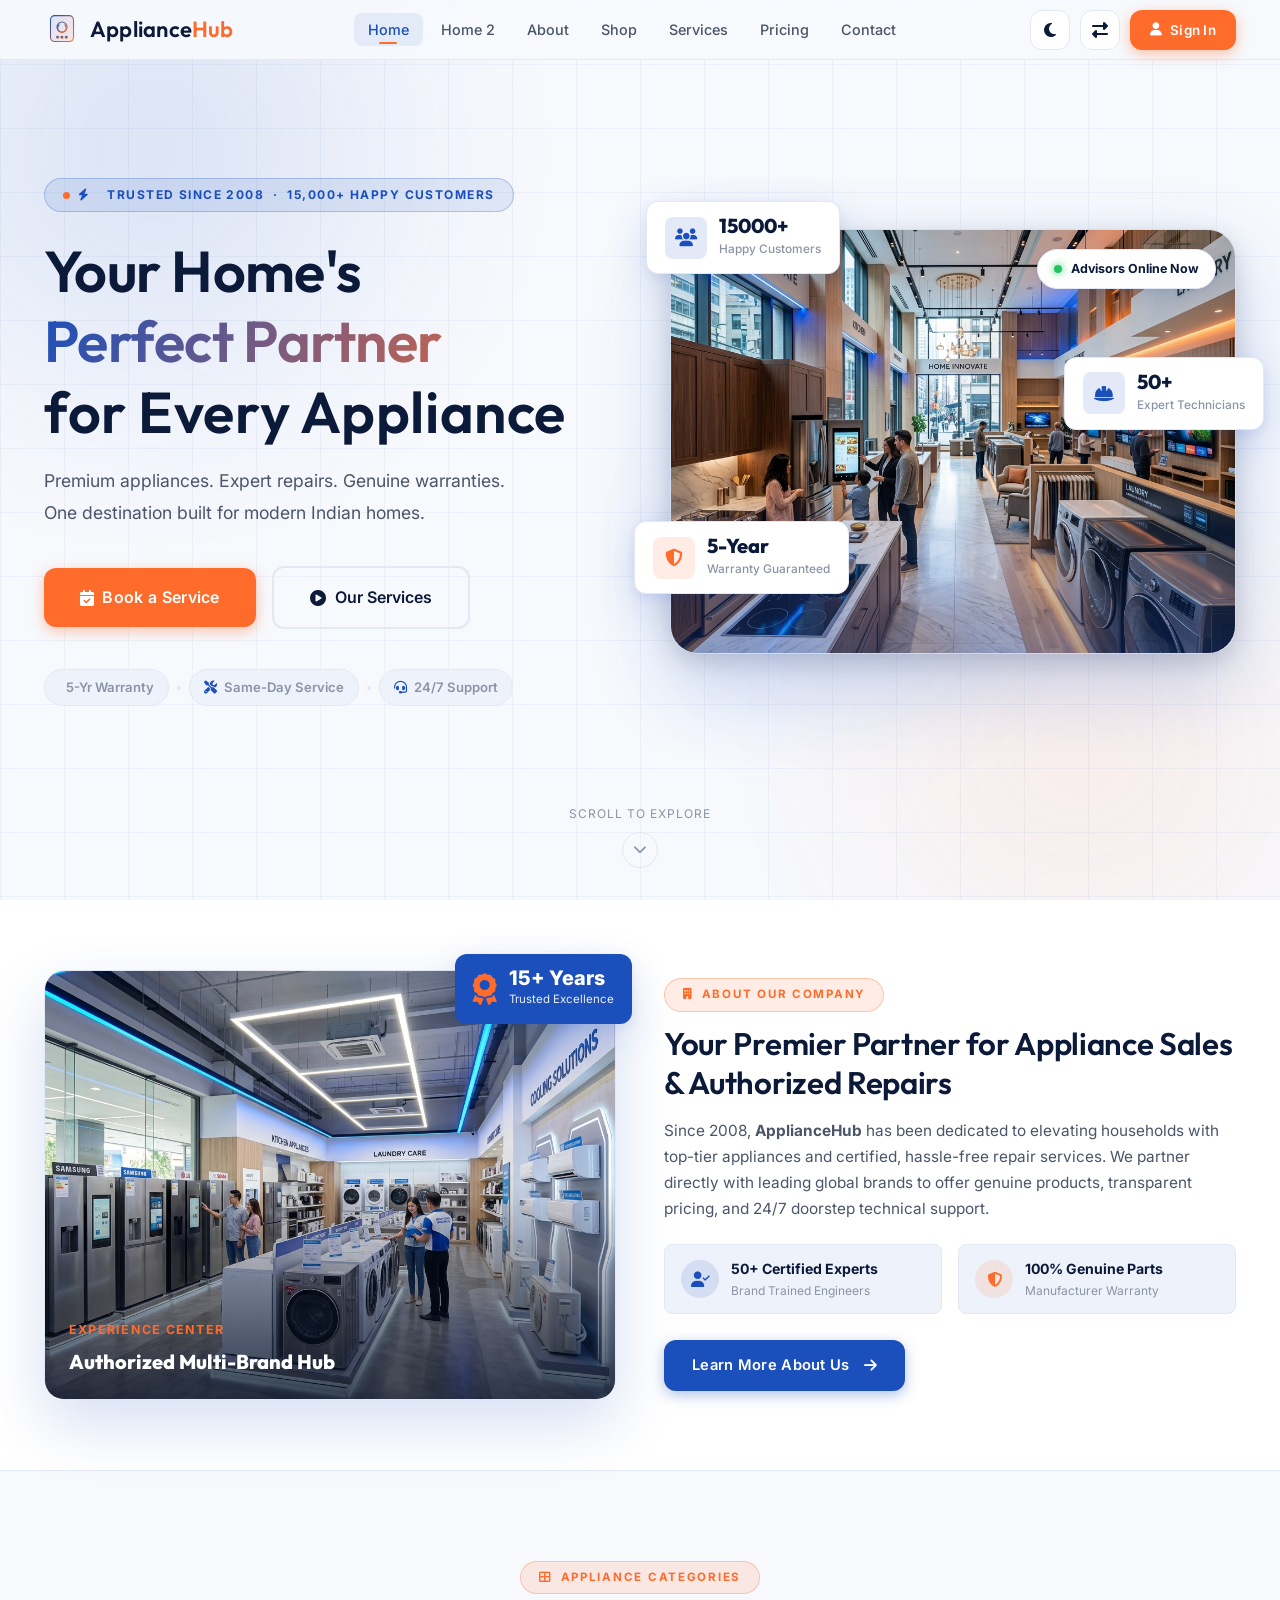
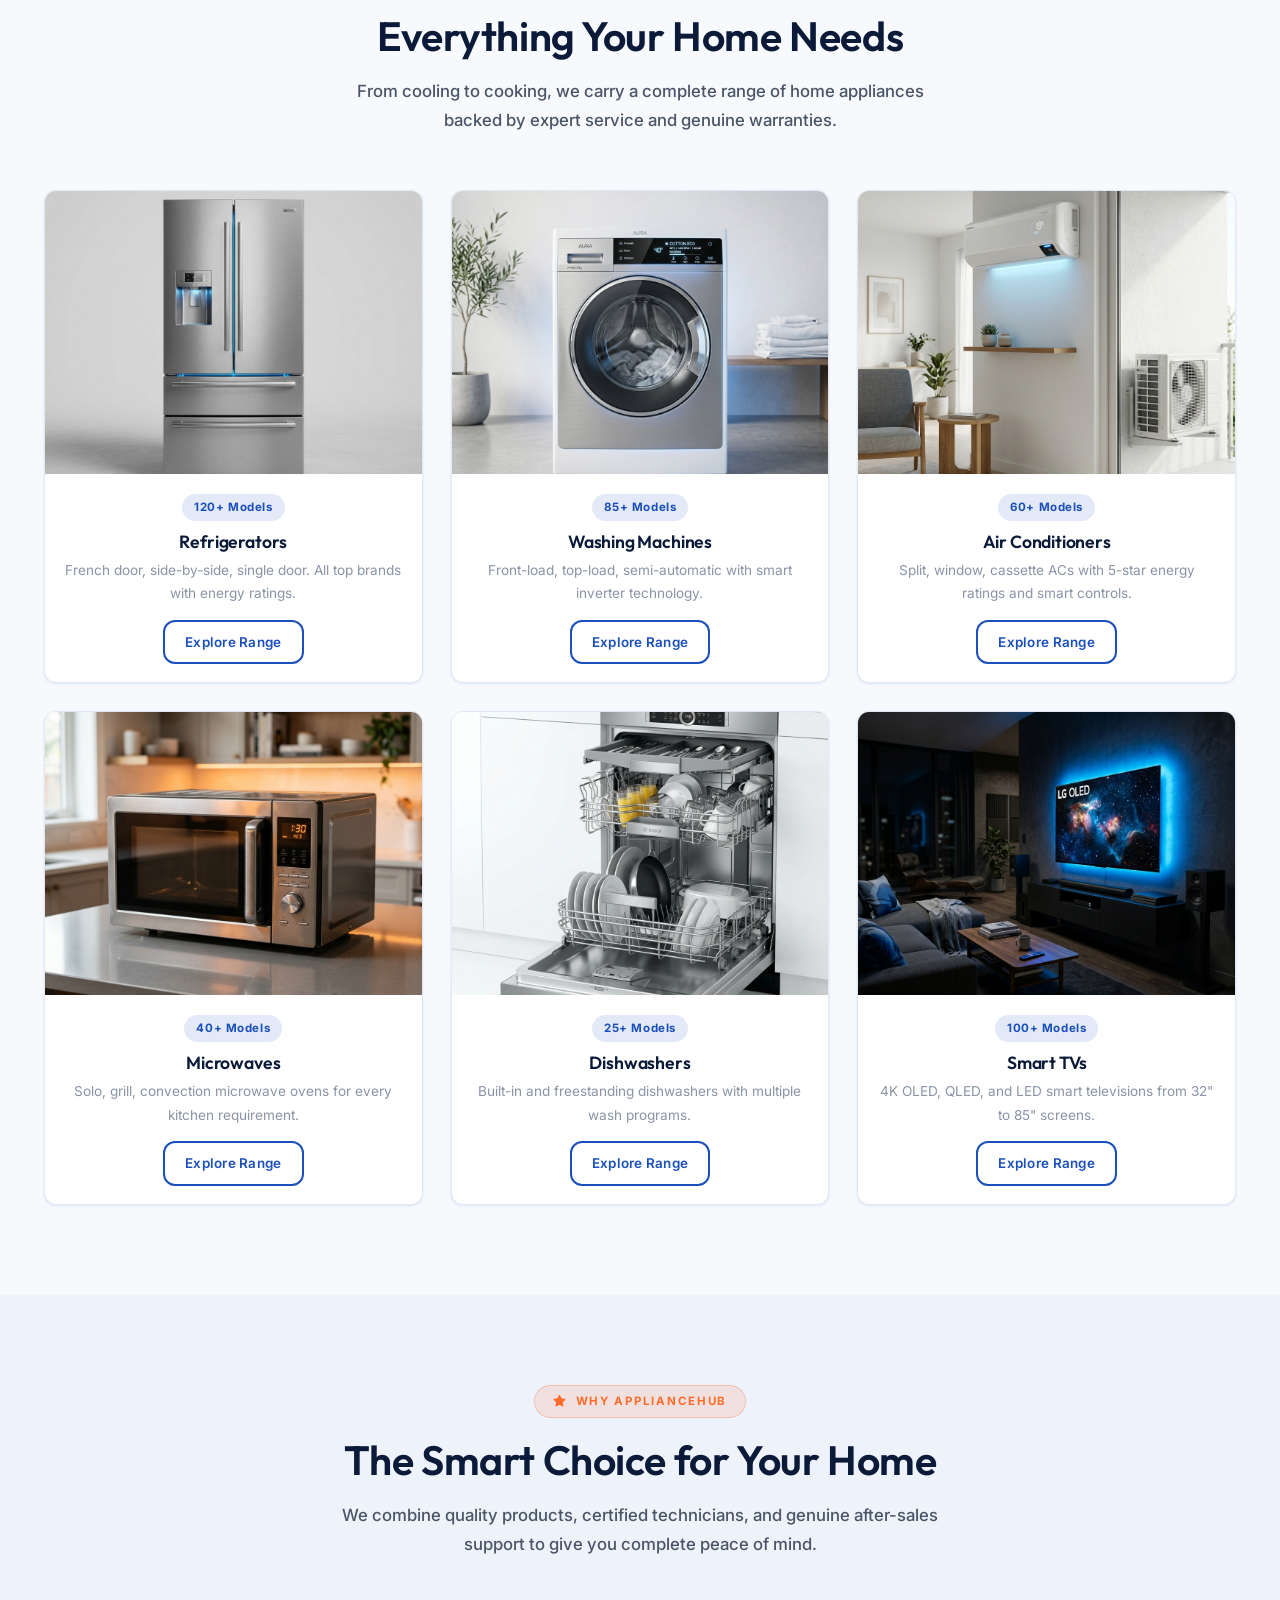
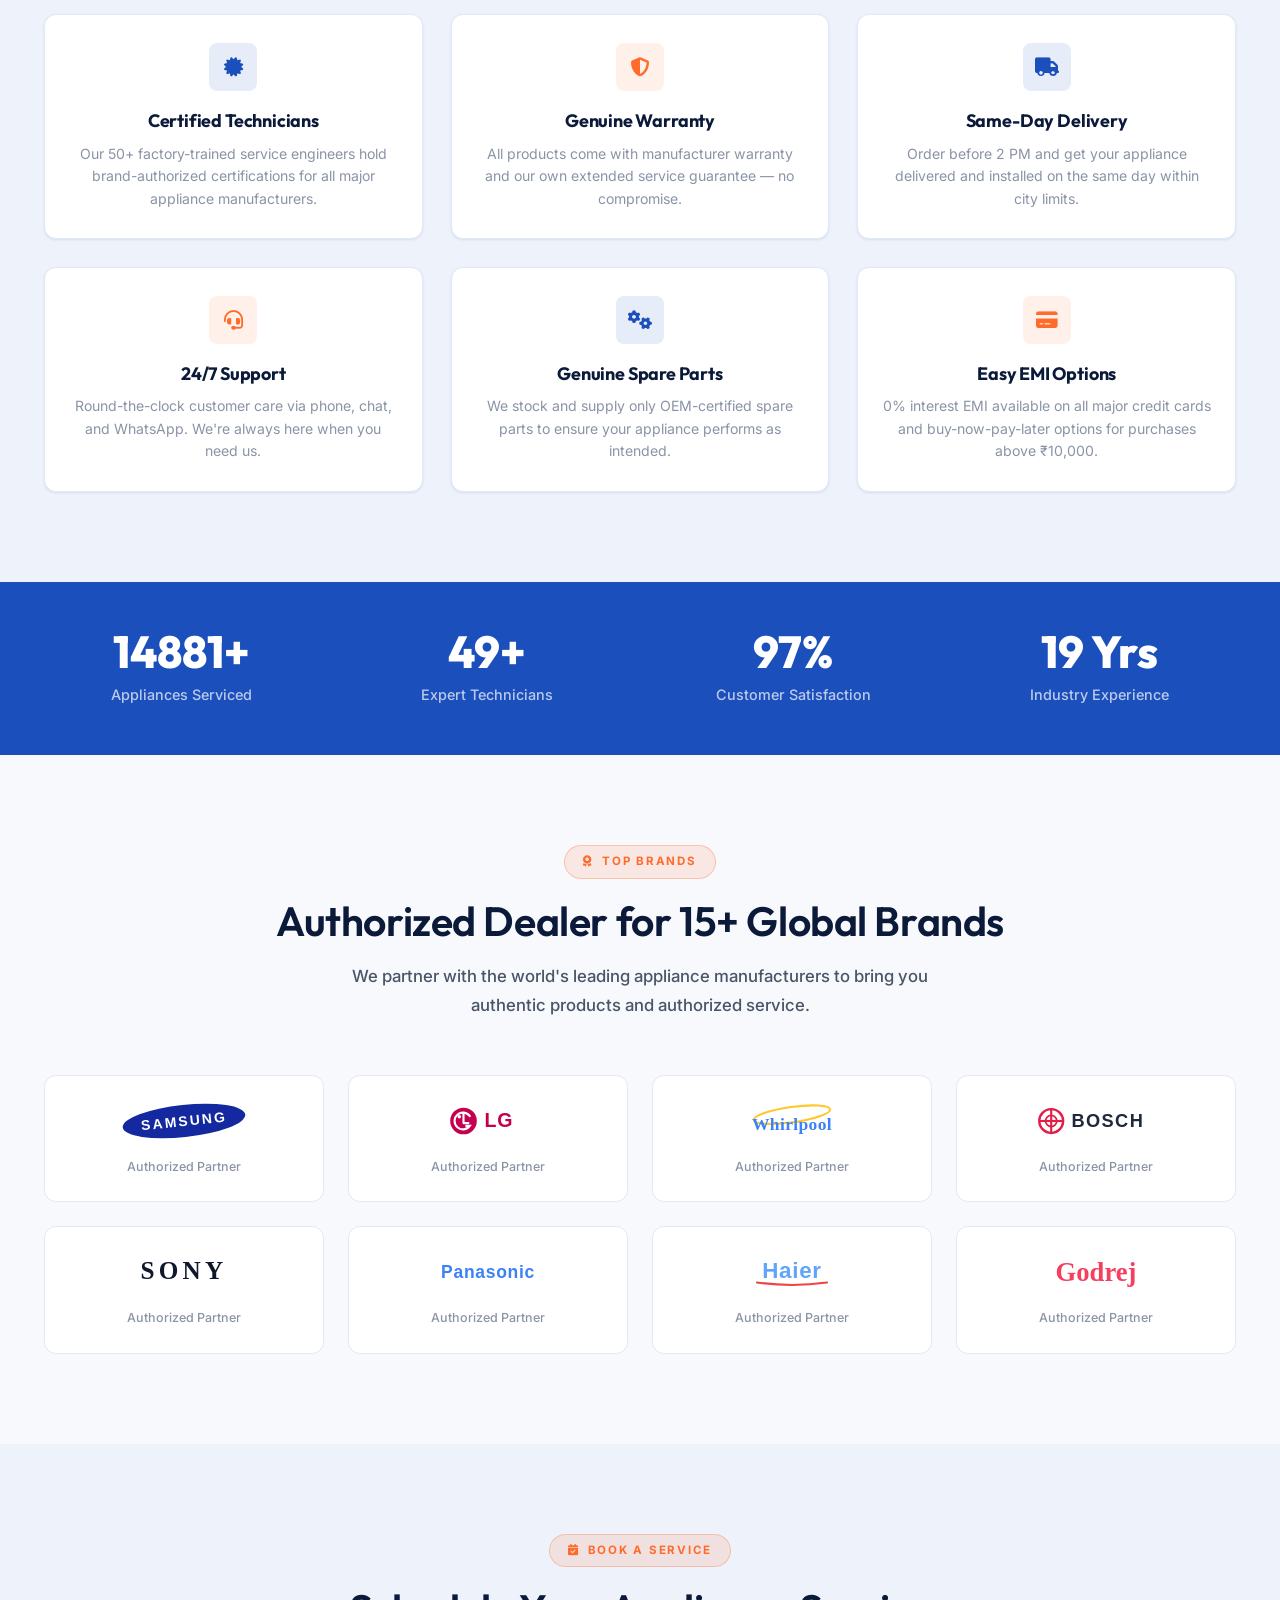
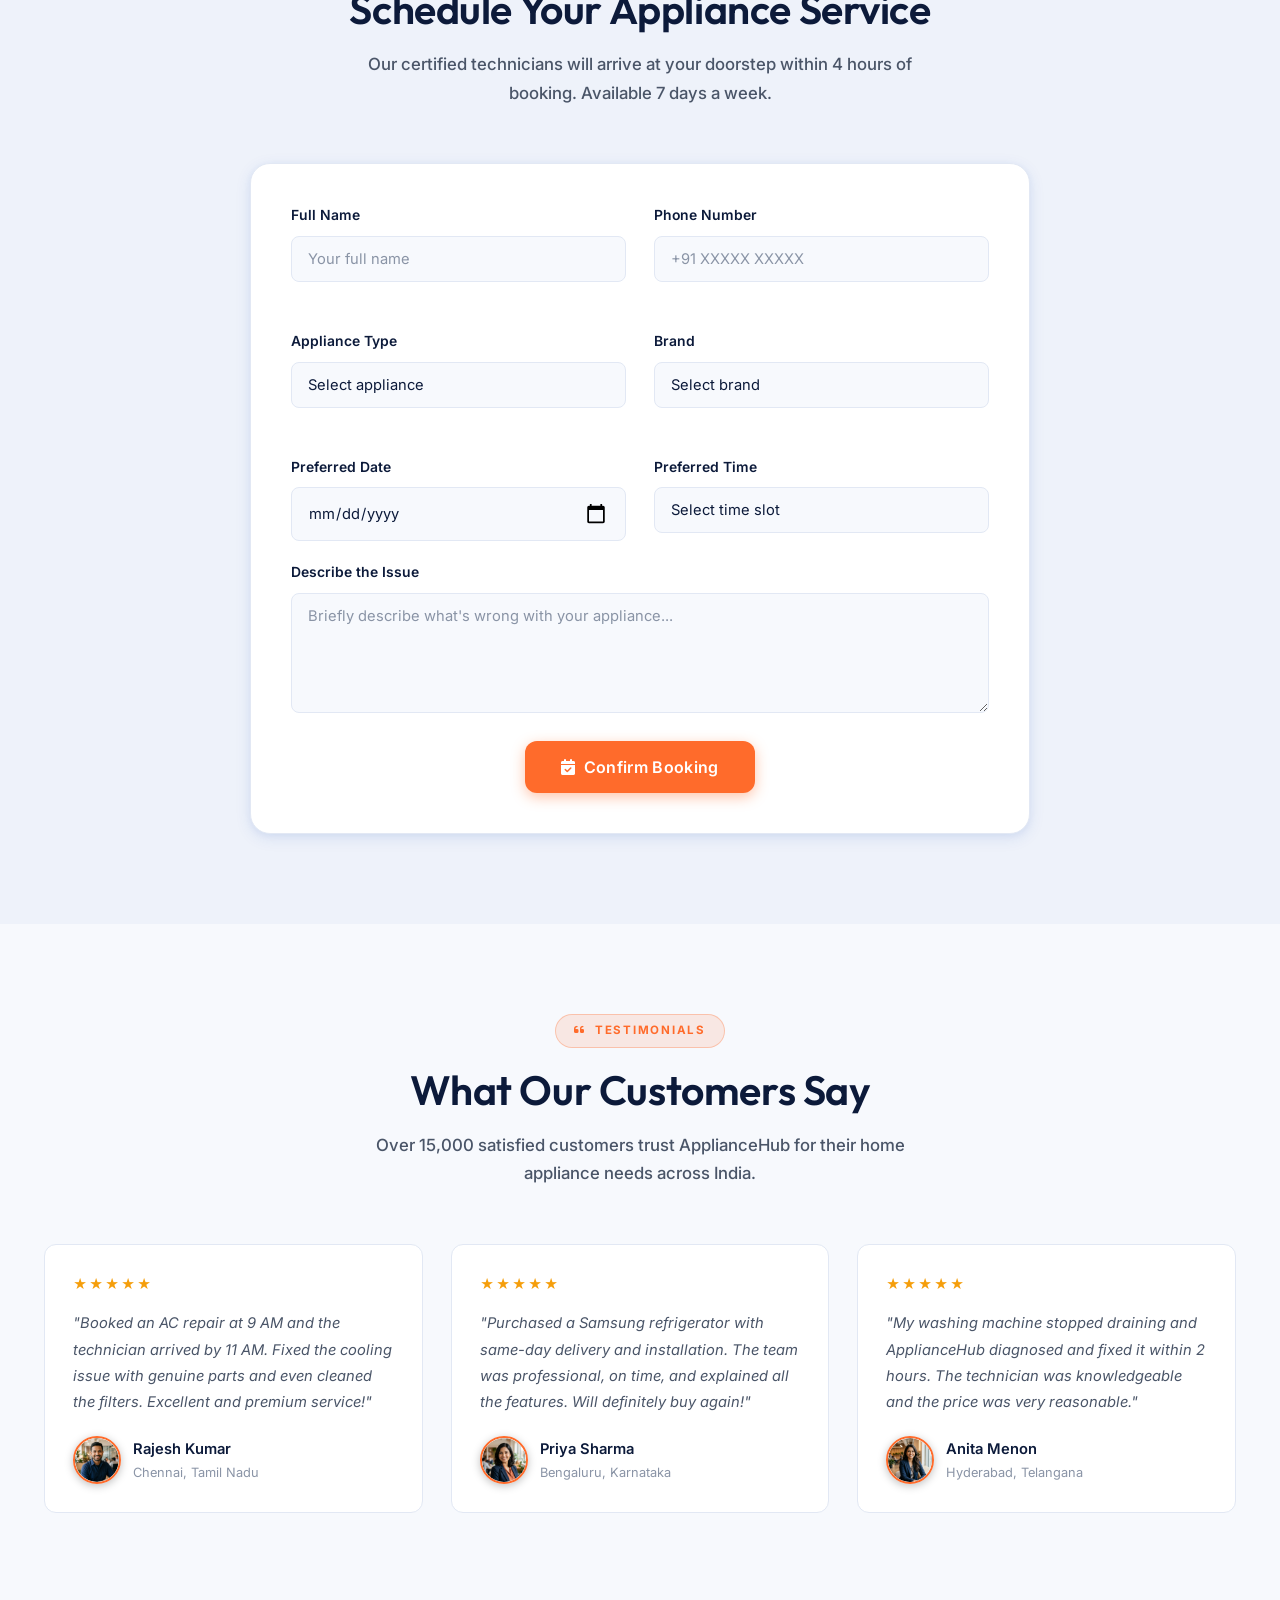
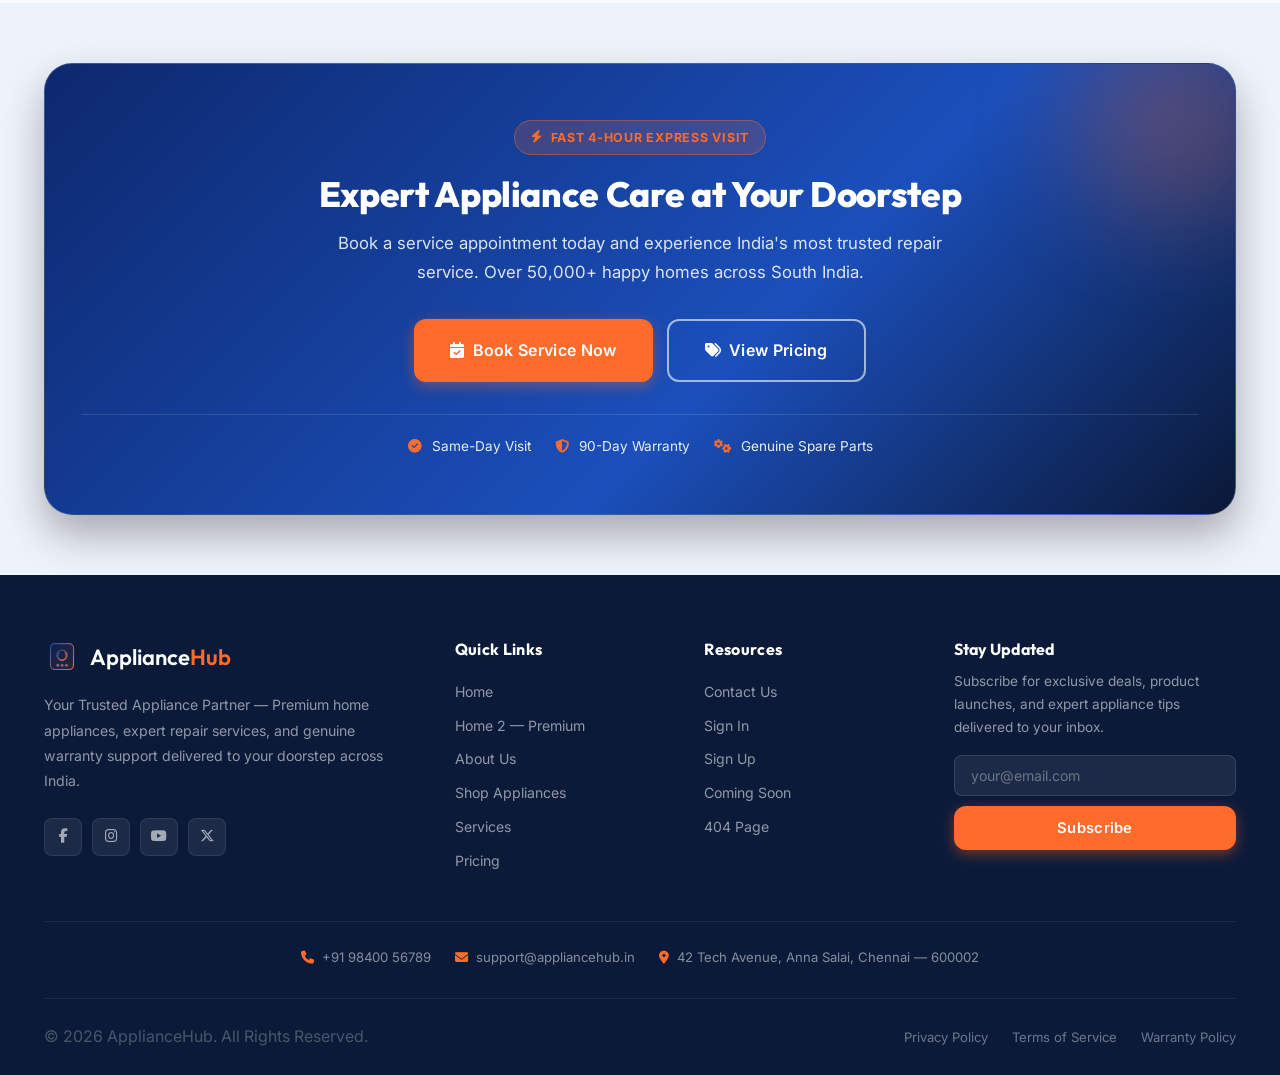
==== commit f075b848: "fix" ====
--- a/index.html
+++ b/index.html
@@ -70,7 +70,7 @@
       <div class="hero-cin-visual animate-on-scroll delay-2">
         <!-- Image with diagonal clip -->
         <div class="hero-cin-img-wrap">
-          <img src="assets/images/store-interior.png" alt="ApplianceHub Store & Service Center" class="hero-cin-img" loading="eager">
+          <img src="assets/images/hero-home1-showroom.png" alt="ApplianceHub Store & Service Center" class="hero-cin-img" loading="eager">
           <div class="hero-cin-img-glow"></div>
         </div>
 
@@ -122,7 +122,7 @@
       <!-- Left: Experience Center Image & Floating Badge -->
       <div class="animate-on-scroll" style="position: relative;">
         <div style="position: relative; border-radius: var(--radius-lg); overflow: hidden; box-shadow: var(--shadow-xl); border: 1px solid var(--border);">
-          <img src="assets/images/store-interior.png" alt="ApplianceHub Experience Center" style="width: 100%; height: 380px; object-fit: cover; display: block;">
+          <img src="assets/images/store-interior.png" alt="ApplianceHub Experience Center" style="width: 100%; aspect-ratio: 4/3; object-fit: cover; object-position: center; display: block;">
           <div style="position: absolute; inset: 0; background: linear-gradient(180deg, transparent 50%, rgba(5,14,34,0.75) 100%);"></div>
           <div style="position: absolute; bottom: 20px; left: 24px; color: #fff;">
             <div style="font-size: 0.78rem; font-weight: 700; text-transform: uppercase; letter-spacing: 0.1em; color: var(--secondary); margin-bottom: 4px;">Experience Center</div>
--- a/style.css
+++ b/style.css
@@ -1305,18 +1305,19 @@
   position: relative;
 }
 
-/* Image with diagonal clip */
+/* Image wrapper without clipping mask */
 .hero-cin-img-wrap {
   position: relative;
   border-radius: var(--radius-xl);
   overflow: hidden;
   box-shadow: 0 30px 80px rgba(27,79,187,0.22), 0 8px 24px rgba(0,0,0,0.15);
-  clip-path: polygon(0 0, 100% 0, 100% 90%, 88% 100%, 0 100%);
+  border: 1px solid rgba(27,79,187,0.15);
 }
 .hero-cin-img {
   width: 100%;
   aspect-ratio: 4/3;
   object-fit: cover;
+  object-position: center;
   display: block;
 }
 .hero-cin-img-glow {
